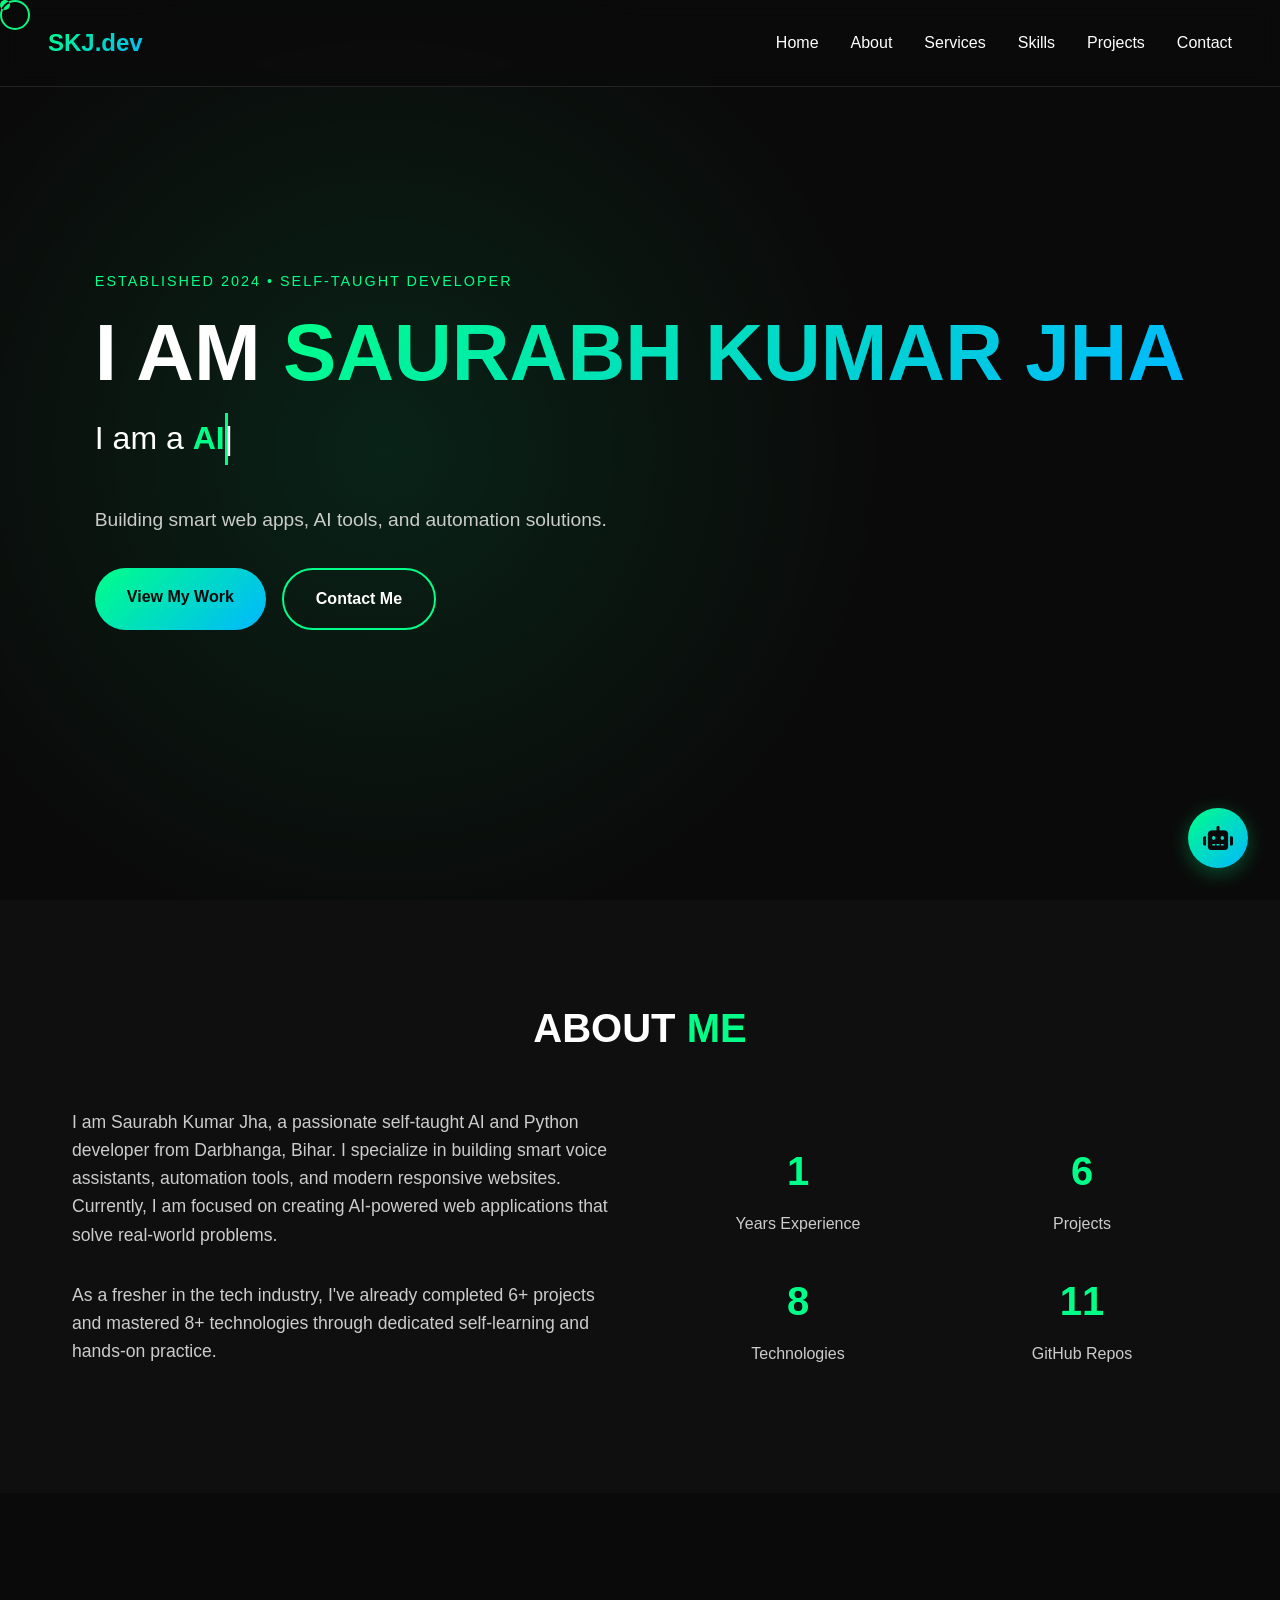
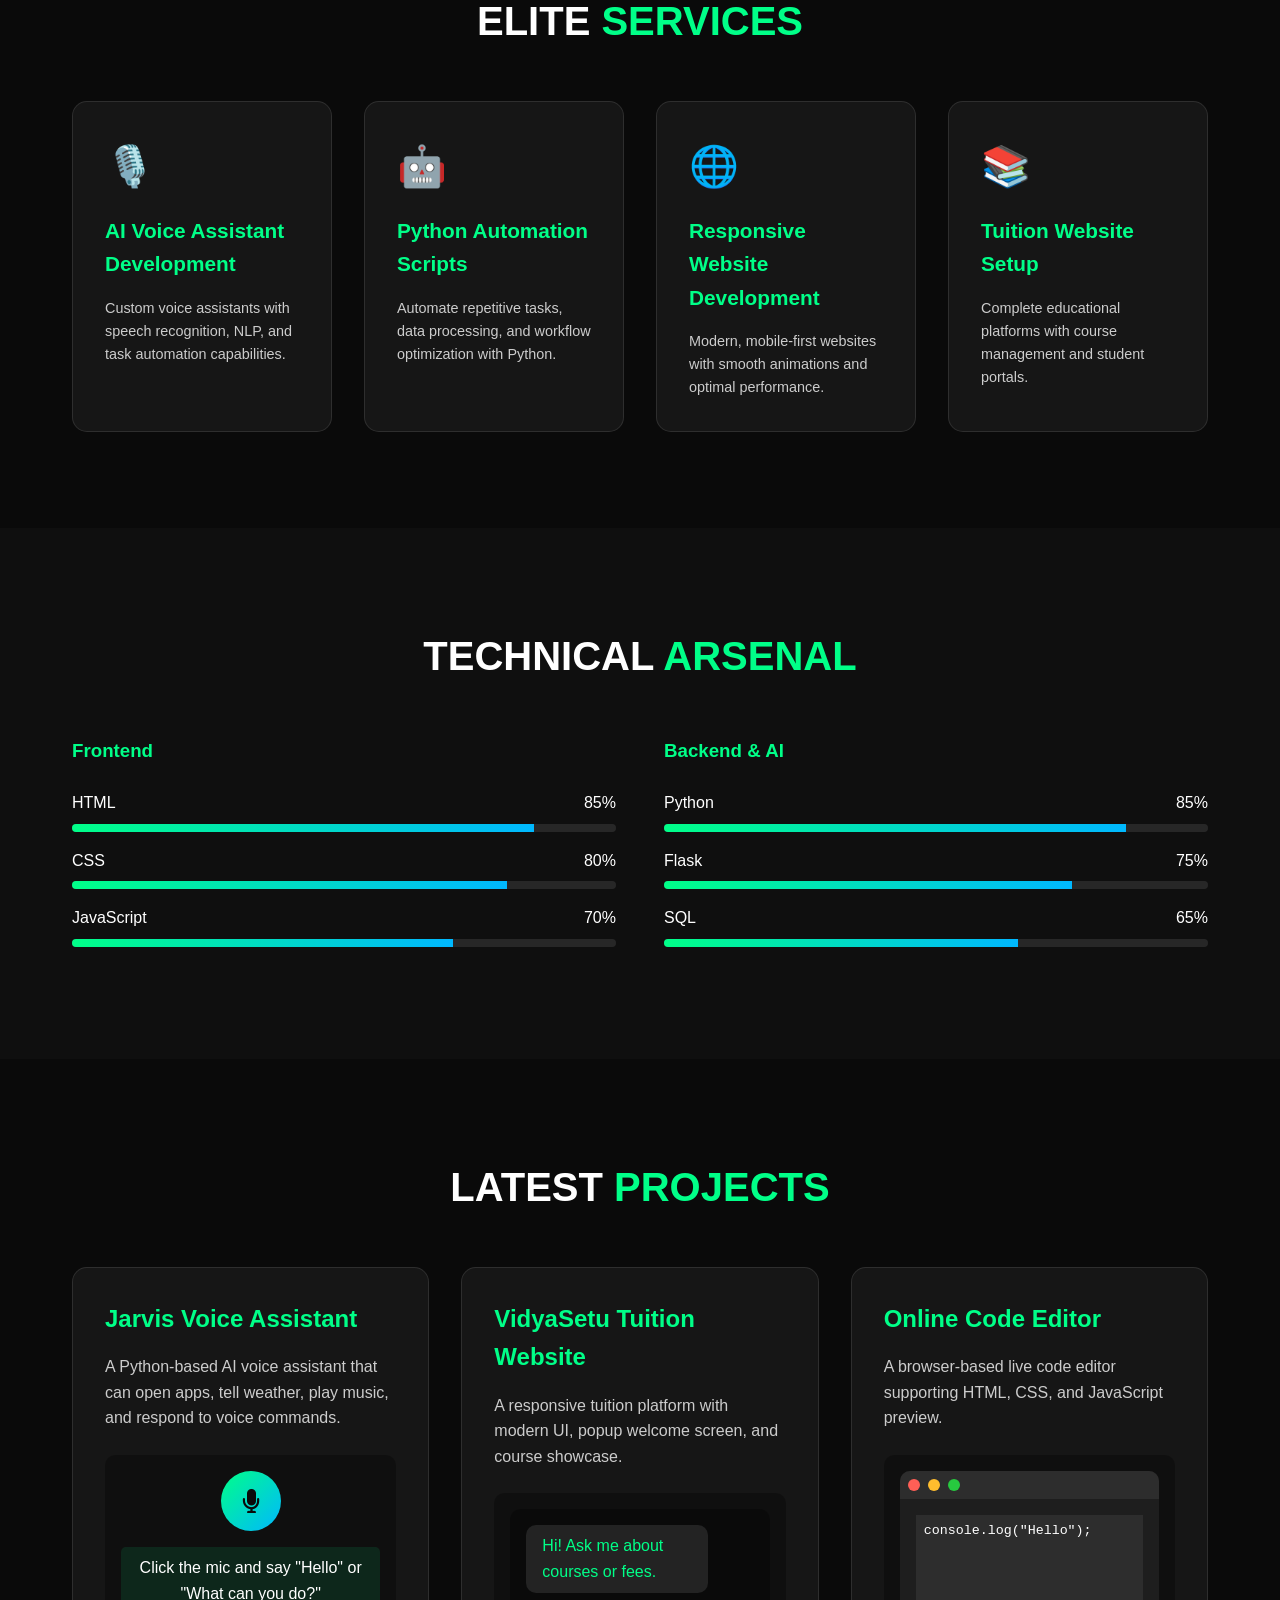
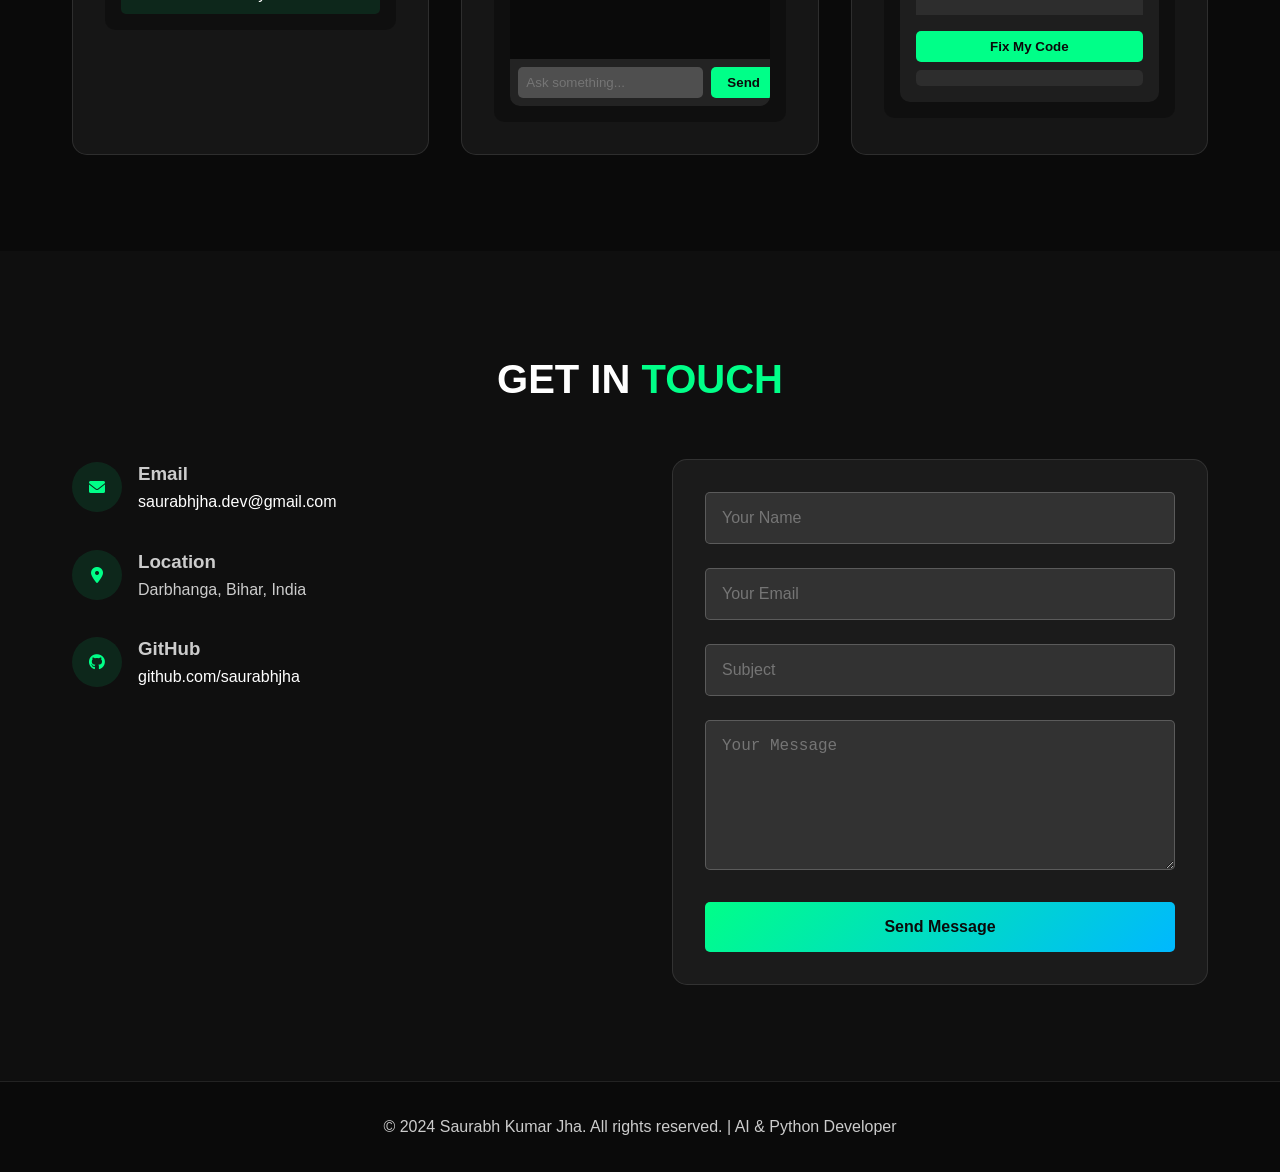
==== index.html @ cb0121fe "Rename deepseek_html_20260225_2684cc.html to index.html" ====
<!DOCTYPE html>
<html lang="en">
<head>
    <meta charset="UTF-8">
    <meta name="viewport" content="width=device-width, initial-scale=1.0">
    <title>Saurabh Kumar Jha - AI & Python Developer</title>
    <style>
        /* Reset and Base Styles */
        * {
            margin: 0;
            padding: 0;
            box-sizing: border-box;
        }

        body {
            font-family: 'Inter', -apple-system, BlinkMacSystemFont, 'Segoe UI', Roboto, Oxygen, Ubuntu, Cantarell, sans-serif;
            background-color: #0a0a0a;
            color: #ffffff;
            line-height: 1.6;
            overflow-x: hidden;
        }

        /* Custom Cursor */
        .cursor {
            width: 10px;
            height: 10px;
            background: #00ff88;
            border-radius: 50%;
            position: fixed;
            pointer-events: none;
            z-index: 9999;
            transition: transform 0.2s;
            mix-blend-mode: difference;
        }

        .cursor-follower {
            width: 30px;
            height: 30px;
            border: 2px solid #00ff88;
            border-radius: 50%;
            position: fixed;
            pointer-events: none;
            z-index: 9998;
            transition: transform 0.3s;
            mix-blend-mode: difference;
        }

        /* Navigation */
        nav {
            position: fixed;
            top: 0;
            width: 100%;
            padding: 1.5rem 3rem;
            display: flex;
            justify-content: space-between;
            align-items: center;
            z-index: 100;
            backdrop-filter: blur(10px);
            background: rgba(10, 10, 10, 0.8);
            border-bottom: 1px solid rgba(255, 255, 255, 0.1);
        }

        .logo {
            font-size: 1.5rem;
            font-weight: 700;
            background: linear-gradient(135deg, #00ff88, #00b8ff);
            -webkit-background-clip: text;
            -webkit-text-fill-color: transparent;
        }

        .nav-links {
            display: flex;
            gap: 2rem;
        }

        .nav-links a {
            color: #ffffff;
            text-decoration: none;
            font-size: 1rem;
            transition: color 0.3s;
            position: relative;
        }

        .nav-links a::after {
            content: '';
            position: absolute;
            bottom: -5px;
            left: 0;
            width: 0;
            height: 2px;
            background: #00ff88;
            transition: width 0.3s;
        }

        .nav-links a:hover::after {
            width: 100%;
        }

        /* Main Container */
        .container {
            max-width: 1200px;
            margin: 0 auto;
            padding: 0 2rem;
        }

        /* Hero Section */
        .hero {
            min-height: 100vh;
            display: flex;
            align-items: center;
            position: relative;
            overflow: hidden;
        }

        .hero::before {
            content: '';
            position: absolute;
            width: 100%;
            height: 100%;
            background: radial-gradient(circle at 30% 50%, rgba(0, 255, 136, 0.1) 0%, transparent 50%);
            pointer-events: none;
        }

        .hero-content {
            position: relative;
            z-index: 2;
        }

        .established {
            font-size: 0.9rem;
            color: #00ff88;
            letter-spacing: 2px;
            margin-bottom: 1rem;
            opacity: 0;
            animation: fadeInUp 0.8s forwards;
        }

        .hero h1 {
            font-size: 5rem;
            font-weight: 700;
            line-height: 1.1;
            margin-bottom: 1rem;
            opacity: 0;
            animation: fadeInUp 0.8s 0.2s forwards;
        }

        .hero h1 span {
            background: linear-gradient(135deg, #00ff88, #00b8ff);
            -webkit-background-clip: text;
            -webkit-text-fill-color: transparent;
        }

        .dynamic-text {
            font-size: 2rem;
            margin-bottom: 2rem;
            height: 60px;
            opacity: 0;
            animation: fadeInUp 0.8s 0.4s forwards;
        }

        .typed-text {
            color: #00ff88;
            font-weight: 600;
        }

        .cursor-typed {
            display: inline-block;
            width: 3px;
            background-color: #00ff88;
            animation: blink 1s infinite;
        }

        @keyframes blink {
            0%, 100% { opacity: 1; }
            50% { opacity: 0; }
        }

        .hero-buttons {
            display: flex;
            gap: 1rem;
            margin-top: 2rem;
            opacity: 0;
            animation: fadeInUp 0.8s 0.6s forwards;
        }

        .btn {
            padding: 1rem 2rem;
            border-radius: 50px;
            font-weight: 600;
            text-decoration: none;
            transition: transform 0.3s, box-shadow 0.3s;
            cursor: pointer;
        }

        .btn-primary {
            background: linear-gradient(135deg, #00ff88, #00b8ff);
            color: #0a0a0a;
        }

        .btn-primary:hover {
            transform: translateY(-3px);
            box-shadow: 0 10px 20px rgba(0, 255, 136, 0.3);
        }

        .btn-outline {
            border: 2px solid #00ff88;
            color: #ffffff;
        }

        .btn-outline:hover {
            background: rgba(0, 255, 136, 0.1);
            transform: translateY(-3px);
        }

        /* AI Chat Widget */
        .ai-widget {
            position: fixed;
            bottom: 2rem;
            right: 2rem;
            z-index: 1000;
        }

        .ai-widget-button {
            width: 60px;
            height: 60px;
            background: linear-gradient(135deg, #00ff88, #00b8ff);
            border-radius: 50%;
            display: flex;
            align-items: center;
            justify-content: center;
            cursor: pointer;
            box-shadow: 0 5px 20px rgba(0, 255, 136, 0.3);
            transition: transform 0.3s;
        }

        .ai-widget-button:hover {
            transform: scale(1.1);
        }

        .ai-widget-button i {
            font-size: 1.5rem;
            color: #0a0a0a;
        }

        .ai-chat-box {
            position: absolute;
            bottom: 80px;
            right: 0;
            width: 300px;
            background: rgba(20, 20, 20, 0.95);
            border: 1px solid rgba(255, 255, 255, 0.1);
            border-radius: 15px;
            backdrop-filter: blur(10px);
            display: none;
            overflow: hidden;
        }

        .ai-chat-box.active {
            display: block;
            animation: slideIn 0.3s;
        }

        @keyframes slideIn {
            from {
                opacity: 0;
                transform: translateY(20px);
            }
            to {
                opacity: 1;
                transform: translateY(0);
            }
        }

        .chat-header {
            padding: 1rem;
            background: rgba(0, 255, 136, 0.1);
            border-bottom: 1px solid rgba(255, 255, 255, 0.1);
            display: flex;
            justify-content: space-between;
            align-items: center;
        }

        .chat-header h3 {
            color: #00ff88;
        }

        .close-chat {
            cursor: pointer;
            font-size: 1.2rem;
        }

        .chat-messages {
            height: 200px;
            padding: 1rem;
            overflow-y: auto;
        }

        .message {
            margin-bottom: 1rem;
            padding: 0.5rem 1rem;
            border-radius: 10px;
            max-width: 80%;
        }

        .user-message {
            background: rgba(0, 255, 136, 0.2);
            margin-left: auto;
            color: #ffffff;
        }

        .bot-message {
            background: rgba(255, 255, 255, 0.1);
            margin-right: auto;
            color: #00ff88;
        }

        .chat-input {
            padding: 1rem;
            border-top: 1px solid rgba(255, 255, 255, 0.1);
            display: flex;
            gap: 0.5rem;
        }

        .chat-input input {
            flex: 1;
            padding: 0.5rem;
            background: rgba(255, 255, 255, 0.1);
            border: 1px solid rgba(255, 255, 255, 0.2);
            border-radius: 5px;
            color: #ffffff;
        }

        .chat-input button {
            padding: 0.5rem 1rem;
            background: #00ff88;
            border: none;
            border-radius: 5px;
            color: #0a0a0a;
            cursor: pointer;
            font-weight: 600;
        }

        /* About Section */
        .about {
            padding: 6rem 0;
            background: rgba(255, 255, 255, 0.02);
        }

        .section-title {
            font-size: 2.5rem;
            margin-bottom: 3rem;
            text-align: center;
        }

        .section-title span {
            color: #00ff88;
        }

        .about-content {
            display: grid;
            grid-template-columns: 1fr 1fr;
            gap: 4rem;
            align-items: center;
        }

        .about-text p {
            font-size: 1.1rem;
            color: #cccccc;
            margin-bottom: 2rem;
        }

        .stats-grid {
            display: grid;
            grid-template-columns: repeat(2, 1fr);
            gap: 2rem;
        }

        .stat-item {
            text-align: center;
        }

        .stat-number {
            font-size: 2.5rem;
            font-weight: 700;
            color: #00ff88;
            margin-bottom: 0.5rem;
        }

        .stat-label {
            color: #cccccc;
        }

        /* Services Section */
        .services {
            padding: 6rem 0;
        }

        .services-grid {
            display: grid;
            grid-template-columns: repeat(auto-fit, minmax(250px, 1fr));
            gap: 2rem;
        }

        .service-card {
            background: rgba(255, 255, 255, 0.05);
            padding: 2rem;
            border-radius: 15px;
            transition: transform 0.3s, box-shadow 0.3s;
            cursor: pointer;
            border: 1px solid rgba(255, 255, 255, 0.1);
        }

        .service-card:hover {
            transform: translateY(-10px);
            box-shadow: 0 20px 40px rgba(0, 255, 136, 0.1);
            border-color: #00ff88;
        }

        .service-icon {
            font-size: 2.5rem;
            margin-bottom: 1rem;
        }

        .service-card h3 {
            font-size: 1.3rem;
            margin-bottom: 1rem;
            color: #00ff88;
        }

        .service-card p {
            color: #cccccc;
            font-size: 0.9rem;
        }

        .ai-demo-preview {
            margin-top: 1rem;
            padding: 1rem;
            background: rgba(0, 255, 136, 0.1);
            border-radius: 10px;
            display: none;
        }

        .service-card:hover .ai-demo-preview {
            display: block;
            animation: fadeIn 0.3s;
        }

        /* Skills Section */
        .skills {
            padding: 6rem 0;
            background: rgba(255, 255, 255, 0.02);
        }

        .skills-grid {
            display: grid;
            grid-template-columns: repeat(auto-fit, minmax(300px, 1fr));
            gap: 3rem;
        }

        .skill-category h3 {
            color: #00ff88;
            margin-bottom: 1.5rem;
        }

        .skill-item {
            margin-bottom: 1rem;
        }

        .skill-info {
            display: flex;
            justify-content: space-between;
            margin-bottom: 0.5rem;
        }

        .skill-bar {
            height: 8px;
            background: rgba(255, 255, 255, 0.1);
            border-radius: 10px;
            overflow: hidden;
        }

        .skill-progress {
            height: 100%;
            background: linear-gradient(90deg, #00ff88, #00b8ff);
            width: 0;
            transition: width 1.5s ease-in-out;
        }

        /* Projects Section */
        .projects {
            padding: 6rem 0;
        }

        .projects-grid {
            display: grid;
            grid-template-columns: repeat(auto-fit, minmax(350px, 1fr));
            gap: 2rem;
        }

        .project-card {
            background: rgba(255, 255, 255, 0.05);
            border-radius: 15px;
            overflow: hidden;
            border: 1px solid rgba(255, 255, 255, 0.1);
            transition: transform 0.3s;
        }

        .project-card:hover {
            transform: translateY(-10px);
            border-color: #00ff88;
        }

        .project-content {
            padding: 2rem;
        }

        .project-content h3 {
            font-size: 1.5rem;
            margin-bottom: 1rem;
            color: #00ff88;
        }

        .project-content p {
            color: #cccccc;
            margin-bottom: 1.5rem;
        }

        .ai-demo-area {
            background: rgba(0, 0, 0, 0.3);
            padding: 1rem;
            border-radius: 10px;
            margin-top: 1rem;
        }

        /* Jarvis Mic Demo */
        .mic-demo {
            text-align: center;
        }

        .mic-button {
            width: 60px;
            height: 60px;
            background: linear-gradient(135deg, #00ff88, #00b8ff);
            border-radius: 50%;
            display: flex;
            align-items: center;
            justify-content: center;
            margin: 0 auto 1rem;
            cursor: pointer;
            transition: transform 0.3s, box-shadow 0.3s;
        }

        .mic-button:hover {
            transform: scale(1.1);
            box-shadow: 0 0 30px rgba(0, 255, 136, 0.5);
        }

        .mic-button i {
            font-size: 1.5rem;
            color: #0a0a0a;
        }

        .mic-button.listening {
            animation: pulse 1s infinite;
        }

        @keyframes pulse {
            0% {
                box-shadow: 0 0 0 0 rgba(0, 255, 136, 0.7);
            }
            70% {
                box-shadow: 0 0 0 20px rgba(0, 255, 136, 0);
            }
            100% {
                box-shadow: 0 0 0 0 rgba(0, 255, 136, 0);
            }
        }

        .mic-response {
            margin-top: 1rem;
            padding: 0.5rem;
            background: rgba(0, 255, 136, 0.1);
            border-radius: 5px;
            min-height: 40px;
        }

        /* Chatbot Demo */
        .chatbot-demo {
            background: rgba(0, 0, 0, 0.3);
            border-radius: 10px;
            overflow: hidden;
        }

        .demo-chat-messages {
            height: 150px;
            padding: 1rem;
            overflow-y: auto;
        }

        .demo-chat-input {
            display: flex;
            padding: 0.5rem;
            background: rgba(255, 255, 255, 0.1);
        }

        .demo-chat-input input {
            flex: 1;
            padding: 0.5rem;
            background: rgba(255, 255, 255, 0.2);
            border: none;
            border-radius: 5px;
            color: #ffffff;
        }

        .demo-chat-input button {
            padding: 0.5rem 1rem;
            background: #00ff88;
            border: none;
            border-radius: 5px;
            margin-left: 0.5rem;
            cursor: pointer;
            color: #0a0a0a;
            font-weight: 600;
        }

        /* Code Editor Demo */
        .code-editor-demo {
            background: #1e1e1e;
            border-radius: 10px;
            overflow: hidden;
        }

        .editor-header {
            background: #2d2d2d;
            padding: 0.5rem;
            display: flex;
            gap: 0.5rem;
        }

        .editor-dot {
            width: 12px;
            height: 12px;
            border-radius: 50%;
        }

        .editor-dot.red { background: #ff5f56; }
        .editor-dot.yellow { background: #ffbd2e; }
        .editor-dot.green { background: #27c93f; }

        .editor-content {
            padding: 1rem;
        }

        .editor-content textarea {
            width: 100%;
            height: 100px;
            background: #2d2d2d;
            border: none;
            color: #ffffff;
            padding: 0.5rem;
            font-family: monospace;
            resize: none;
        }

        .fix-code-btn {
            margin-top: 0.5rem;
            padding: 0.5rem 1rem;
            background: #00ff88;
            border: none;
            border-radius: 5px;
            cursor: pointer;
            color: #0a0a0a;
            font-weight: 600;
            width: 100%;
        }

        .fixed-code {
            margin-top: 0.5rem;
            padding: 0.5rem;
            background: #2d2d2d;
            border-radius: 5px;
            font-family: monospace;
            font-size: 0.9rem;
            color: #00ff88;
        }

        /* Contact Section */
        .contact {
            padding: 6rem 0;
            background: rgba(255, 255, 255, 0.02);
        }

        .contact-content {
            display: grid;
            grid-template-columns: 1fr 1fr;
            gap: 4rem;
        }

        .contact-info {
            display: flex;
            flex-direction: column;
            gap: 2rem;
        }

        .contact-item {
            display: flex;
            align-items: center;
            gap: 1rem;
        }

        .contact-icon {
            width: 50px;
            height: 50px;
            background: rgba(0, 255, 136, 0.1);
            border-radius: 50%;
            display: flex;
            align-items: center;
            justify-content: center;
            color: #00ff88;
        }

        .contact-text {
            color: #cccccc;
        }

        .contact-text a {
            color: #ffffff;
            text-decoration: none;
            transition: color 0.3s;
        }

        .contact-text a:hover {
            color: #00ff88;
        }

        .contact-form {
            background: rgba(255, 255, 255, 0.05);
            padding: 2rem;
            border-radius: 15px;
            border: 1px solid rgba(255, 255, 255, 0.1);
        }

        .form-group {
            margin-bottom: 1.5rem;
        }

        .form-group input,
        .form-group textarea {
            width: 100%;
            padding: 1rem;
            background: rgba(255, 255, 255, 0.1);
            border: 1px solid rgba(255, 255, 255, 0.2);
            border-radius: 5px;
            color: #ffffff;
            font-size: 1rem;
        }

        .form-group textarea {
            height: 150px;
            resize: vertical;
        }

        .subject-suggestion {
            margin-top: 0.5rem;
            padding: 0.5rem;
            background: rgba(0, 255, 136, 0.1);
            border-radius: 5px;
            font-size: 0.9rem;
            color: #00ff88;
            display: none;
        }

        .submit-btn {
            width: 100%;
            padding: 1rem;
            background: linear-gradient(135deg, #00ff88, #00b8ff);
            border: none;
            border-radius: 5px;
            color: #0a0a0a;
            font-size: 1rem;
            font-weight: 600;
            cursor: pointer;
            transition: transform 0.3s;
        }

        .submit-btn:hover {
            transform: translateY(-3px);
        }

        /* Footer */
        footer {
            padding: 2rem 0;
            text-align: center;
            border-top: 1px solid rgba(255, 255, 255, 0.1);
            color: #cccccc;
        }

        /* Animations */
        @keyframes fadeInUp {
            from {
                opacity: 0;
                transform: translateY(30px);
            }
            to {
                opacity: 1;
                transform: translateY(0);
            }
        }

        @keyframes fadeIn {
            from { opacity: 0; }
            to { opacity: 1; }
        }

        /* Responsive Design */
        @media (max-width: 768px) {
            nav {
                padding: 1rem;
            }

            .nav-links {
                display: none;
            }

            .hero h1 {
                font-size: 3rem;
            }

            .dynamic-text {
                font-size: 1.5rem;
            }

            .about-content,
            .contact-content {
                grid-template-columns: 1fr;
                gap: 2rem;
            }

            .projects-grid {
                grid-template-columns: 1fr;
            }

            .ai-widget {
                bottom: 1rem;
                right: 1rem;
            }
        }
    </style>
    <!-- Font Awesome for icons -->
    <link rel="stylesheet" href="https://cdnjs.cloudflare.com/ajax/libs/font-awesome/6.0.0/css/all.min.css">
</head>
<body>
    <!-- Custom Cursor -->
    <div class="cursor"></div>
    <div class="cursor-follower"></div>

    <!-- Navigation -->
    <nav>
        <div class="logo">SKJ.dev</div>
        <div class="nav-links">
            <a href="#home">Home</a>
            <a href="#about">About</a>
            <a href="#services">Services</a>
            <a href="#skills">Skills</a>
            <a href="#projects">Projects</a>
            <a href="#contact">Contact</a>
        </div>
    </nav>

    <!-- AI Chat Widget -->
    <div class="ai-widget">
        <div class="ai-widget-button" id="aiWidgetButton">
            <i class="fas fa-robot"></i>
        </div>
        <div class="ai-chat-box" id="aiChatBox">
            <div class="chat-header">
                <h3>Ask Saurabh AI</h3>
                <span class="close-chat" id="closeChat">×</span>
            </div>
            <div class="chat-messages" id="chatMessages">
                <div class="message bot-message">Hi! I'm Saurabh's AI assistant. Ask me anything about his skills or projects!</div>
            </div>
            <div class="chat-input">
                <input type="text" id="chatInput" placeholder="Type your message...">
                <button id="sendMessage">Send</button>
            </div>
        </div>
    </div>

    <!-- Hero Section -->
    <section class="hero" id="home">
        <div class="container">
            <div class="hero-content">
                <div class="established">ESTABLISHED 2024 • SELF-TAUGHT DEVELOPER</div>
                <h1>I AM <span>SAURABH KUMAR JHA</span></h1>
                <div class="dynamic-text">
                    I am a <span class="typed-text"></span><span class="cursor-typed">|</span>
                </div>
                <p style="color: #cccccc; font-size: 1.2rem; margin-bottom: 2rem;">Building smart web apps, AI tools, and automation solutions.</p>
                <div class="hero-buttons">
                    <a href="#projects" class="btn btn-primary">View My Work</a>
                    <a href="#contact" class="btn btn-outline">Contact Me</a>
                </div>
            </div>
        </div>
    </section>

    <!-- About Section -->
    <section class="about" id="about">
        <div class="container">
            <h2 class="section-title">ABOUT <span>ME</span></h2>
            <div class="about-content">
                <div class="about-text">
                    <p>I am Saurabh Kumar Jha, a passionate self-taught AI and Python developer from Darbhanga, Bihar. I specialize in building smart voice assistants, automation tools, and modern responsive websites. Currently, I am focused on creating AI-powered web applications that solve real-world problems.</p>
                    <p>As a fresher in the tech industry, I've already completed 6+ projects and mastered 8+ technologies through dedicated self-learning and hands-on practice.</p>
                </div>
                <div class="stats-grid">
                    <div class="stat-item">
                        <div class="stat-number" data-target="1">0</div>
                        <div class="stat-label">Years Experience</div>
                    </div>
                    <div class="stat-item">
                        <div class="stat-number" data-target="6">0</div>
                        <div class="stat-label">Projects</div>
                    </div>
                    <div class="stat-item">
                        <div class="stat-number" data-target="8">0</div>
                        <div class="stat-label">Technologies</div>
                    </div>
                    <div class="stat-item">
                        <div class="stat-number" data-target="12">0</div>
                        <div class="stat-label">GitHub Repos</div>
                    </div>
                </div>
            </div>
        </div>
    </section>

    <!-- Services Section -->
    <section class="services" id="services">
        <div class="container">
            <h2 class="section-title">ELITE <span>SERVICES</span></h2>
            <div class="services-grid">
                <div class="service-card">
                    <div class="service-icon">🎙️</div>
                    <h3>AI Voice Assistant Development</h3>
                    <p>Custom voice assistants with speech recognition, NLP, and task automation capabilities.</p>
                    <div class="ai-demo-preview">
                        <i class="fas fa-microphone" style="color: #00ff88;"></i> Try voice demo in projects
                    </div>
                </div>
                <div class="service-card">
                    <div class="service-icon">🤖</div>
                    <h3>Python Automation Scripts</h3>
                    <p>Automate repetitive tasks, data processing, and workflow optimization with Python.</p>
                    <div class="ai-demo-preview">
                        <i class="fas fa-gear" style="color: #00ff88;"></i> 10+ automation scripts
                    </div>
                </div>
                <div class="service-card">
                    <div class="service-icon">🌐</div>
                    <h3>Responsive Website Development</h3>
                    <p>Modern, mobile-first websites with smooth animations and optimal performance.</p>
                    <div class="ai-demo-preview">
                        <i class="fas fa-code" style="color: #00ff88;"></i> Live preview available
                    </div>
                </div>
                <div class="service-card">
                    <div class="service-icon">📚</div>
                    <h3>Tuition Website Setup</h3>
                    <p>Complete educational platforms with course management and student portals.</p>
                    <div class="ai-demo-preview">
                        <i class="fas fa-graduation-cap" style="color: #00ff88;"></i> Try demo below
                    </div>
                </div>
            </div>
        </div>
    </section>

    <!-- Skills Section -->
    <section class="skills" id="skills">
        <div class="container">
            <h2 class="section-title">TECHNICAL <span>ARSENAL</span></h2>
            <div class="skills-grid">
                <div class="skill-category">
                    <h3>Frontend</h3>
                    <div class="skill-item">
                        <div class="skill-info">
                            <span>HTML</span>
                            <span>85%</span>
                        </div>
                        <div class="skill-bar">
                            <div class="skill-progress" data-width="85"></div>
                        </div>
                    </div>
                    <div class="skill-item">
                        <div class="skill-info">
                            <span>CSS</span>
                            <span>80%</span>
                        </div>
                        <div class="skill-bar">
                            <div class="skill-progress" data-width="80"></div>
                        </div>
                    </div>
                    <div class="skill-item">
                        <div class="skill-info">
                            <span>JavaScript</span>
                            <span>70%</span>
                        </div>
                        <div class="skill-bar">
                            <div class="skill-progress" data-width="70"></div>
                        </div>
                    </div>
                </div>
                <div class="skill-category">
                    <h3>Backend & AI</h3>
                    <div class="skill-item">
                        <div class="skill-info">
                            <span>Python</span>
                            <span>85%</span>
                        </div>
                        <div class="skill-bar">
                            <div class="skill-progress" data-width="85"></div>
                        </div>
                    </div>
                    <div class="skill-item">
                        <div class="skill-info">
                            <span>Flask</span>
                            <span>75%</span>
                        </div>
                        <div class="skill-bar">
                            <div class="skill-progress" data-width="75"></div>
                        </div>
                    </div>
                    <div class="skill-item">
                        <div class="skill-info">
                            <span>SQL</span>
                            <span>65%</span>
                        </div>
                        <div class="skill-bar">
                            <div class="skill-progress" data-width="65"></div>
                        </div>
                    </div>
                </div>
            </div>
        </div>
    </section>

    <!-- Projects Section -->
    <section class="projects" id="projects">
        <div class="container">
            <h2 class="section-title">LATEST <span>PROJECTS</span></h2>
            <div class="projects-grid">
                <!-- Project 1: Jarvis Voice Assistant -->
                <div class="project-card">
                    <div class="project-content">
                        <h3>Jarvis Voice Assistant</h3>
                        <p>A Python-based AI voice assistant that can open apps, tell weather, play music, and respond to voice commands.</p>
                        <div class="ai-demo-area">
                            <div class="mic-demo">
                                <div class="mic-button" id="micButton">
                                    <i class="fas fa-microphone"></i>
                                </div>
                                <div class="mic-response" id="micResponse">
                                    Click the mic and say "Hello" or "What can you do?"
                                </div>
                            </div>
                        </div>
                    </div>
                </div>

                <!-- Project 2: VidyaSetu Tuition Website -->
                <div class="project-card">
                    <div class="project-content">
                        <h3>VidyaSetu Tuition Website</h3>
                        <p>A responsive tuition platform with modern UI, popup welcome screen, and course showcase.</p>
                        <div class="ai-demo-area">
                            <div class="chatbot-demo">
                                <div class="demo-chat-messages" id="demoChatMessages">
                                    <div class="message bot-message">Hi! Ask me about courses or fees.</div>
                                </div>
                                <div class="demo-chat-input">
                                    <input type="text" id="demoChatInput" placeholder="Ask something...">
                                    <button id="sendDemoMessage">Send</button>
                                </div>
                            </div>
                        </div>
                    </div>
                </div>

                <!-- Project 3: Online Code Editor -->
                <div class="project-card">
                    <div class="project-content">
                        <h3>Online Code Editor</h3>
                        <p>A browser-based live code editor supporting HTML, CSS, and JavaScript preview.</p>
                        <div class="ai-demo-area">
                            <div class="code-editor-demo">
                                <div class="editor-header">
                                    <span class="editor-dot red"></span>
                                    <span class="editor-dot yellow"></span>
                                    <span class="editor-dot green"></span>
                                </div>
                                <div class="editor-content">
                                    <textarea id="codeInput" placeholder="Write code here...">console.log("Hello");</textarea>
                                    <button class="fix-code-btn" id="fixCodeBtn">Fix My Code</button>
                                    <div class="fixed-code" id="fixedCode"></div>
                                </div>
                            </div>
                        </div>
                    </div>
                </div>
            </div>
        </div>
    </section>

    <!-- Contact Section -->
    <section class="contact" id="contact">
        <div class="container">
            <h2 class="section-title">GET IN <span>TOUCH</span></h2>
            <div class="contact-content">
                <div class="contact-info">
                    <div class="contact-item">
                        <div class="contact-icon">
                            <i class="fas fa-envelope"></i>
                        </div>
                        <div class="contact-text">
                            <h3>Email</h3>
                            <a href="mailto:saurabhjha.dev@gmail.com">saurabhjha.dev@gmail.com</a>
                        </div>
                    </div>
                    <div class="contact-item">
                        <div class="contact-icon">
                            <i class="fas fa-map-marker-alt"></i>
                        </div>
                        <div class="contact-text">
                            <h3>Location</h3>
                            <p>Darbhanga, Bihar, India</p>
                        </div>
                    </div>
                    <div class="contact-item">
                        <div class="contact-icon">
                            <i class="fab fa-github"></i>
                        </div>
                        <div class="contact-text">
                            <h3>GitHub</h3>
                            <a href="#">github.com/saurabhjha</a>
                        </div>
                    </div>
                </div>
                <div class="contact-form">
                    <form id="contactForm">
                        <div class="form-group">
                            <input type="text" id="name" placeholder="Your Name" required>
                        </div>
                        <div class="form-group">
                            <input type="email" id="email" placeholder="Your Email" required>
                        </div>
                        <div class="form-group">
                            <input type="text" id="subject" placeholder="Subject" required>
                            <div class="subject-suggestion" id="subjectSuggestion"></div>
                        </div>
                        <div class="form-group">
                            <textarea id="message" placeholder="Your Message" required></textarea>
                        </div>
                        <button type="submit" class="submit-btn">Send Message</button>
                    </form>
                </div>
            </div>
        </div>
    </section>

    <!-- Footer -->
    <footer>
        <div class="container">
            <p>© 2024 Saurabh Kumar Jha. All rights reserved. | AI & Python Developer</p>
        </div>
    </footer>

    <script>
        // Custom Cursor
        const cursor = document.querySelector('.cursor');
        const cursorFollower = document.querySelector('.cursor-follower');

        document.addEventListener('mousemove', (e) => {
            cursor.style.transform = `translate(${e.clientX - 5}px, ${e.clientY - 5}px)`;
            cursorFollower.style.transform = `translate(${e.clientX - 15}px, ${e.clientY - 15}px)`;
        });

        // Typing Animation
        const typedTextSpan = document.querySelector('.typed-text');
        const textArray = ['AI Developer', 'Python Developer', 'Web App Builder', 'Automation Expert'];
        const typingDelay = 100;
        const erasingDelay = 50;
        const newTextDelay = 2000;
        let textArrayIndex = 0;
        let charIndex = 0;

        function type() {
            if (charIndex < textArray[textArrayIndex].length) {
                typedTextSpan.textContent += textArray[textArrayIndex].charAt(charIndex);
                charIndex++;
                setTimeout(type, typingDelay);
            } else {
                setTimeout(erase, newTextDelay);
            }
        }

        function erase() {
            if (charIndex > 0) {
                typedTextSpan.textContent = textArray[textArrayIndex].substring(0, charIndex - 1);
                charIndex--;
                setTimeout(erase, erasingDelay);
            } else {
                textArrayIndex++;
                if (textArrayIndex >= textArray.length) textArrayIndex = 0;
                setTimeout(type, typingDelay);
            }
        }

        setTimeout(type, newTextDelay);

        // Animated Counters
        const statNumbers = document.querySelectorAll('.stat-number');
        const observerOptions = {
            threshold: 0.5
        };

        const observer = new IntersectionObserver((entries) => {
            entries.forEach(entry => {
                if (entry.isIntersecting) {
                    const target = entry.target;
                    const targetNumber = parseInt(target.getAttribute('data-target'));
                    let currentNumber = 0;
                    const increment = targetNumber / 50;
                    
                    const updateCounter = () => {
                        if (currentNumber < targetNumber) {
                            currentNumber += increment;
                            target.textContent = Math.ceil(currentNumber);
                            requestAnimationFrame(updateCounter);
                        } else {
                            target.textContent = targetNumber;
                        }
                    };
                    
                    updateCounter();
                    observer.unobserve(target);
                }
            });
        }, observerOptions);

        statNumbers.forEach(number => observer.observe(number));

        // Skill Bars Animation
        const skillBars = document.querySelectorAll('.skill-progress');
        const skillObserver = new IntersectionObserver((entries) => {
            entries.forEach(entry => {
                if (entry.isIntersecting) {
                    const bar = entry.target;
                    const width = bar.getAttribute('data-width');
                    bar.style.width = width + '%';
                    skillObserver.unobserve(bar);
                }
            });
        }, { threshold: 0.5 });

        skillBars.forEach(bar => skillObserver.observe(bar));

        // AI Chat Widget
        const aiWidgetButton = document.getElementById('aiWidgetButton');
        const aiChatBox = document.getElementById('aiChatBox');
        const closeChat = document.getElementById('closeChat');
        const chatMessages = document.getElementById('chatMessages');
        const chatInput = document.getElementById('chatInput');
        const sendMessage = document.getElementById('sendMessage');

        aiWidgetButton.addEventListener('click', () => {
            aiChatBox.classList.toggle('active');
        });

        closeChat.addEventListener('click', () => {
            aiChatBox.classList.remove('active');
        });

        sendMessage.addEventListener('click', sendChatMessage);
        chatInput.addEventListener('keypress', (e) => {
            if (e.key === 'Enter') sendChatMessage();
        });

        function sendChatMessage() {
            const message = chatInput.value.trim();
            if (message === '') return;

            // Add user message
            const userMessage = document.createElement('div');
            userMessage.classList.add('message', 'user-message');
            userMessage.textContent = message;
            chatMessages.appendChild(userMessage);

            // Simulate AI response
            setTimeout(() => {
                const botMessage = document.createElement('div');
                botMessage.classList.add('message', 'bot-message');
                
                // Simple response logic
                if (message.toLowerCase().includes('python')) {
                    botMessage.textContent = "Saurabh is excellent at Python! He's built voice assistants and automation scripts with it.";
                } else if (message.toLowerCase().includes('project')) {
                    botMessage.textContent = "He has 6+ projects including Jarvis AI, VidyaSetu website, and a code editor!";
                } else if (message.toLowerCase().includes('contact')) {
                    botMessage.textContent = "You can reach him at saurabhjha.dev@gmail.com";
                } else {
                    botMessage.textContent = "Saurabh is a skilled AI & Python developer. Check out his projects below!";
                }
                
                chatMessages.appendChild(botMessage);
                chatMessages.scrollTop = chatMessages.scrollHeight;
            }, 500);

            chatInput.value = '';
            chatMessages.scrollTop = chatMessages.scrollHeight;
        }

        // Jarvis Mic Demo
        const micButton = document.getElementById('micButton');
        const micResponse = document.getElementById('micResponse');
        let isListening = false;

        if ('webkitSpeechRecognition' in window || 'SpeechRecognition' in window) {
            const SpeechRecognition = window.SpeechRecognition || window.webkitSpeechRecognition;
            const recognition = new SpeechRecognition();
            
            recognition.continuous = false;
            recognition.interimResults = false;
            recognition.lang = 'en-US';

            recognition.onstart = () => {
                isListening = true;
                micButton.classList.add('listening');
                micResponse.textContent = 'Listening...';
            };

            recognition.onend = () => {
                isListening = false;
                micButton.classList.remove('listening');
                if (micResponse.textContent === 'Listening...') {
                    micResponse.textContent = 'Click the mic and say something';
                }
            };

            recognition.onresult = (event) => {
                const transcript = event.results[0][0].transcript.toLowerCase();
                
                // Simulate Jarvis responses
                if (transcript.includes('hello') || transcript.includes('hi')) {
                    micResponse.textContent = 'Jarvis: Hello! How can I assist you today?';
                } else if (transcript.includes('weather')) {
                    micResponse.textContent = 'Jarvis: The weather is sunny with a chance of code!';
                } else if (transcript.includes('what can you do')) {
                    micResponse.textContent = 'Jarvis: I can open apps, tell weather, play music, and more!';
                } else {
                    micResponse.textContent = `Jarvis: You said: "${transcript}" - Feature in development!`;
                }
            };

            micButton.addEventListener('click', () => {
                if (isListening) {
                    recognition.stop();
                } else {
                    recognition.start();
                }
            });
        } else {
            micButton.style.opacity = '0.5';
            micButton.title = 'Speech recognition not supported in this browser';
            micResponse.textContent = 'Speech recognition not supported. Try Chrome or Edge.';
        }

        // VidyaSetu Chatbot Demo
        const demoChatInput = document.getElementById('demoChatInput');
        const sendDemoMessage = document.getElementById('sendDemoMessage');
        const demoChatMessages = document.getElementById('demoChatMessages');

        function addDemoMessage(message, isUser = false) {
            const msgDiv = document.createElement('div');
            msgDiv.classList.add('message', isUser ? 'user-message' : 'bot-message');
            msgDiv.textContent = message;
            demoChatMessages.appendChild(msgDiv);
            demoChatMessages.scrollTop = demoChatMessages.scrollHeight;
        }

        sendDemoMessage.addEventListener('click', () => {
            const message = demoChatInput.value.trim();
            if (message === '') return;

            addDemoMessage(message, true);
            demoChatInput.value = '';

            // Simulate chatbot response
            setTimeout(() => {
                let response = '';
                const lowerMessage = message.toLowerCase();
                
                if (lowerMessage.includes('course') || lowerMessage.includes('subject')) {
                    response = 'We offer courses in Mathematics, Science, and Programming!';
                } else if (lowerMessage.includes('fee') || lowerMessage.includes('price') || lowerMessage.includes('cost')) {
                    response = 'Our fees start at just ₹999/month for all subjects.';
                } else if (lowerMessage.includes('time') || lowerMessage.includes('schedule')) {
                    response = 'Classes are available from 4 PM to 8 PM, Monday to Friday.';
                } else if (lowerMessage.includes('hello') || lowerMessage.includes('hi')) {
                    response = 'Hello! Welcome to VidyaSetu. How can I help you today?';
                } else {
                    response = 'Thanks for your message. Our team will contact you soon!';
                }
                
                addDemoMessage(response);
            }, 500);
        });

        demoChatInput.addEventListener('keypress', (e) => {
            if (e.key === 'Enter') sendDemoMessage.click();
        });

        // Code Editor Demo
        const fixCodeBtn = document.getElementById('fixCodeBtn');
        const codeInput = document.getElementById('codeInput');
        const fixedCode = document.getElementById('fixedCode');

        fixCodeBtn.addEventListener('click', () => {
            const code = codeInput.value;
            let fixed = '';
            
            // Simple "AI" code fixes
            if (code.includes('console.log')) {
                fixed = '✓ Code looks good! Adding semicolon: ' + code + ';';
            } else if (code.includes('function') && !code.includes('{')) {
                fixed = 'Missing curly braces! Try: function myFunction() { // code }';
            } else if (code.includes('if') && !code.includes('==') && !code.includes('===')) {
                fixed = 'Use === for comparison instead of =';
            } else {
                fixed = 'AI Suggestion: Add proper error handling and comments for better code.';
            }
            
            fixedCode.textContent = fixed;
        });

        // Smart Contact Form with Subject Suggestions
        const messageInput = document.getElementById('message');
        const subjectInput = document.getElementById('subject');
        const subjectSuggestion = document.getElementById('subjectSuggestion');

        messageInput.addEventListener('input', () => {
            const message = messageInput.value.toLowerCase();
            
            if (message.includes('project') || message.includes('work')) {
                subjectSuggestion.style.display = 'block';
                subjectSuggestion.textContent = '💡 Suggested subject: "Project Inquiry"';
                subjectInput.value = 'Project Inquiry';
            } else if (message.includes('job') || message.includes('hire') || message.includes('work together')) {
                subjectSuggestion.style.display = 'block';
                subjectSuggestion.textContent = '💡 Suggested subject: "Collaboration Opportunity"';
                subjectInput.value = 'Collaboration Opportunity';
            } else if (message.includes('price') || message.includes('cost') || message.includes('fee')) {
                subjectSuggestion.style.display = 'block';
                subjectSuggestion.textContent = '💡 Suggested subject: "Service Pricing Inquiry"';
                subjectInput.value = 'Service Pricing Inquiry';
            } else {
                subjectSuggestion.style.display = 'none';
            }
        });

        // Contact Form Submission
        const contactForm = document.getElementById('contactForm');
        contactForm.addEventListener('submit', (e) => {
            e.preventDefault();
            alert('Thank you for your message! This is a demo - in production, this would send an email to saurabhjha.dev@gmail.com');
            contactForm.reset();
            subjectSuggestion.style.display = 'none';
        });

        // Smooth Scrolling for Navigation
        document.querySelectorAll('a[href^="#"]').forEach(anchor => {
            anchor.addEventListener('click', function (e) {
                e.preventDefault();
                const target = document.querySelector(this.getAttribute('href'));
                if (target) {
                    target.scrollIntoView({
                        behavior: 'smooth',
                        block: 'start'
                    });
                }
            });
        });

        // Parallax Effect on Hero
        window.addEventListener('scroll', () => {
            const scrolled = window.pageYOffset;
            const hero = document.querySelector('.hero');
            if (hero) {
                hero.style.transform = `translateY(${scrolled * 0.5}px)`;
            }
        });

        // Hover effect on service cards for AI demo preview
        const serviceCards = document.querySelectorAll('.service-card');
        serviceCards.forEach(card => {
            card.addEventListener('mouseenter', () => {
                const demo = card.querySelector('.ai-demo-preview');
                if (demo) {
                    demo.style.display = 'block';
                }
            });
            
            card.addEventListener('mouseleave', () => {
                const demo = card.querySelector('.ai-demo-preview');
                if (demo) {
                    demo.style.display = 'none';
                }
            });
        });
    </script>
</body>
</html>
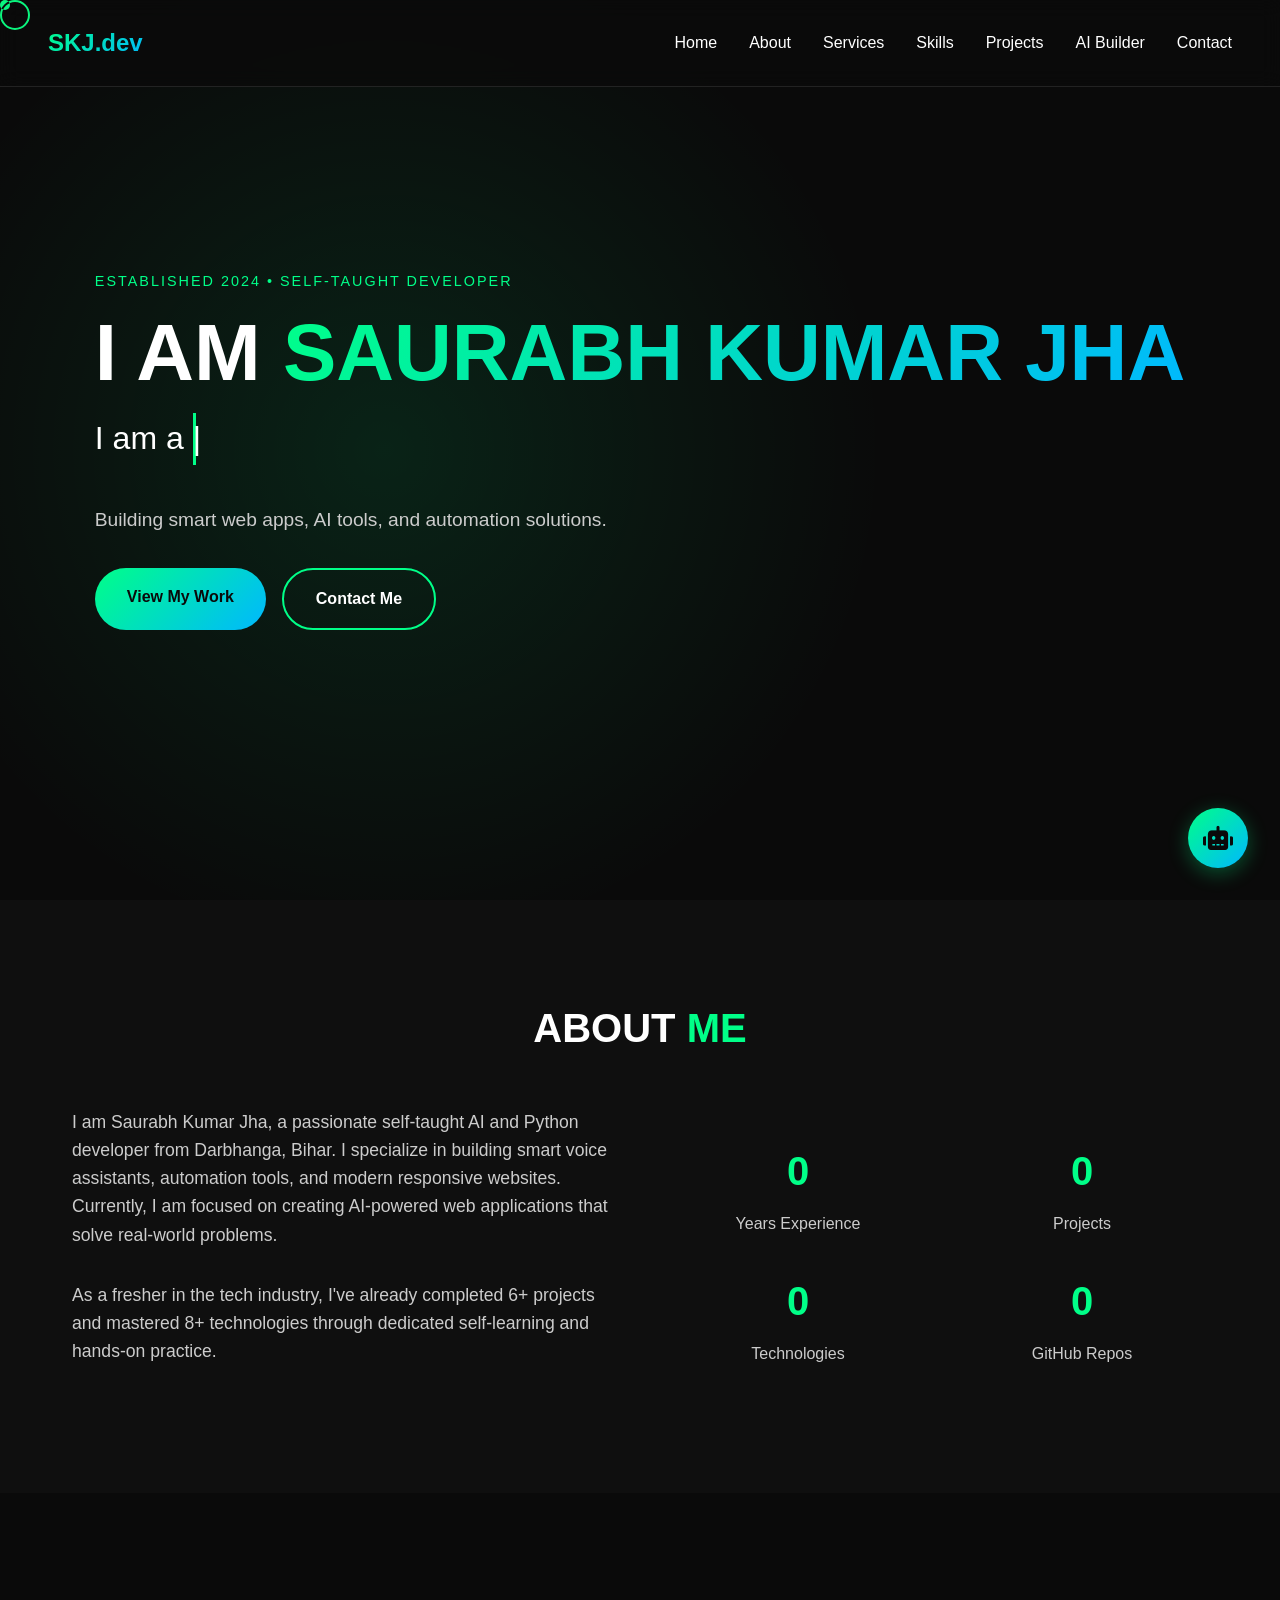
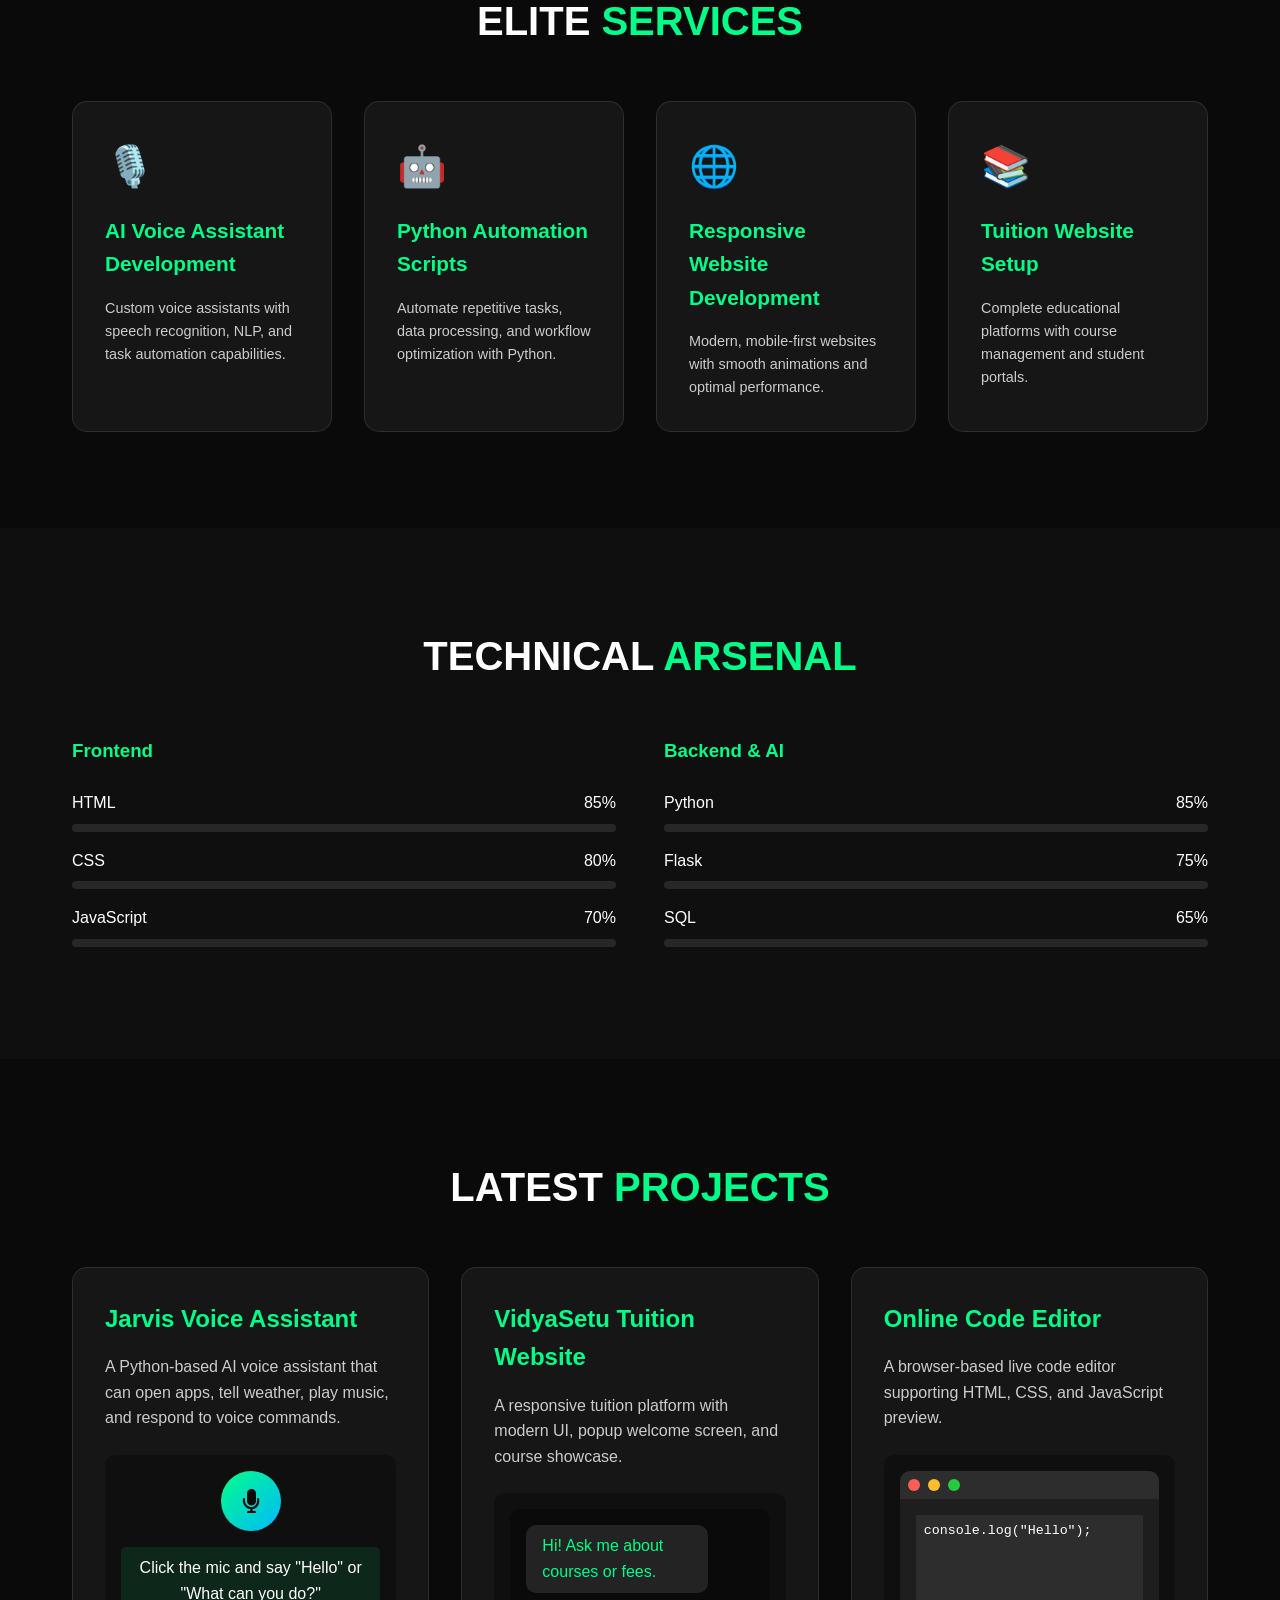
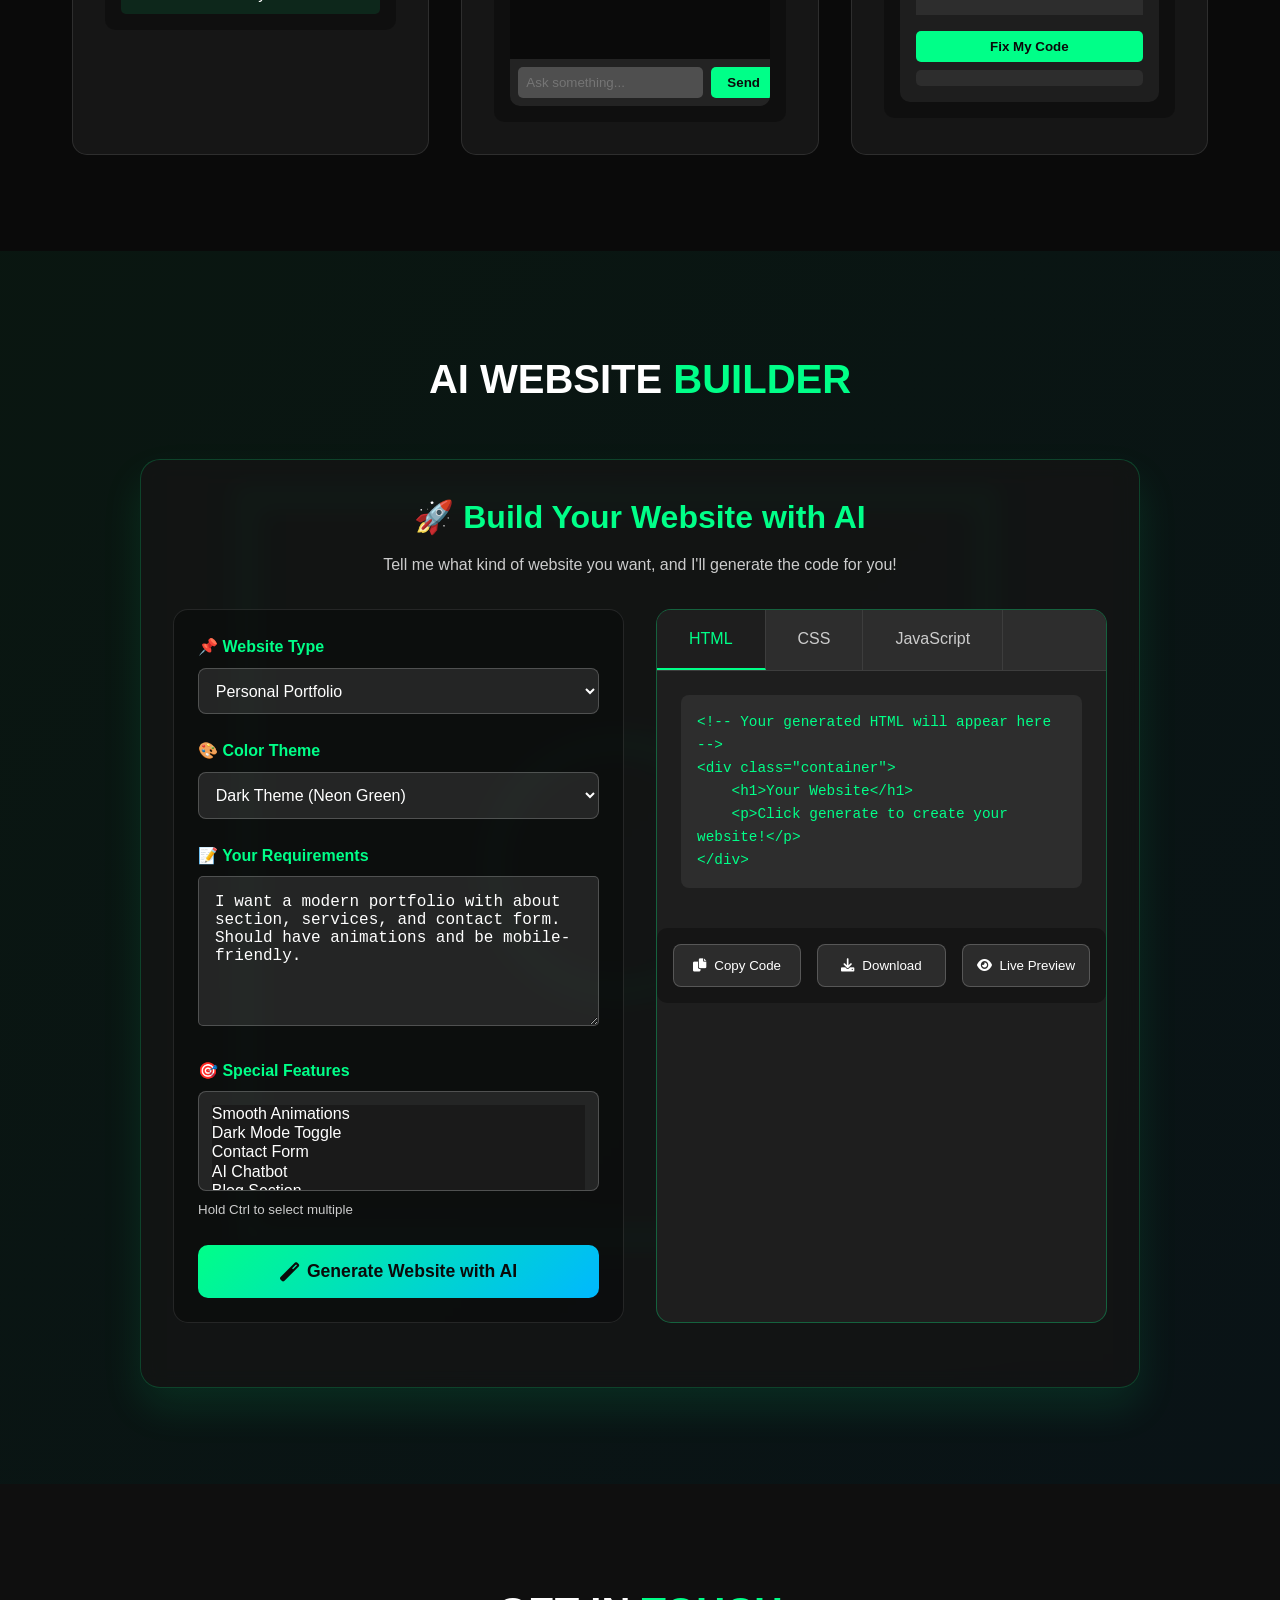
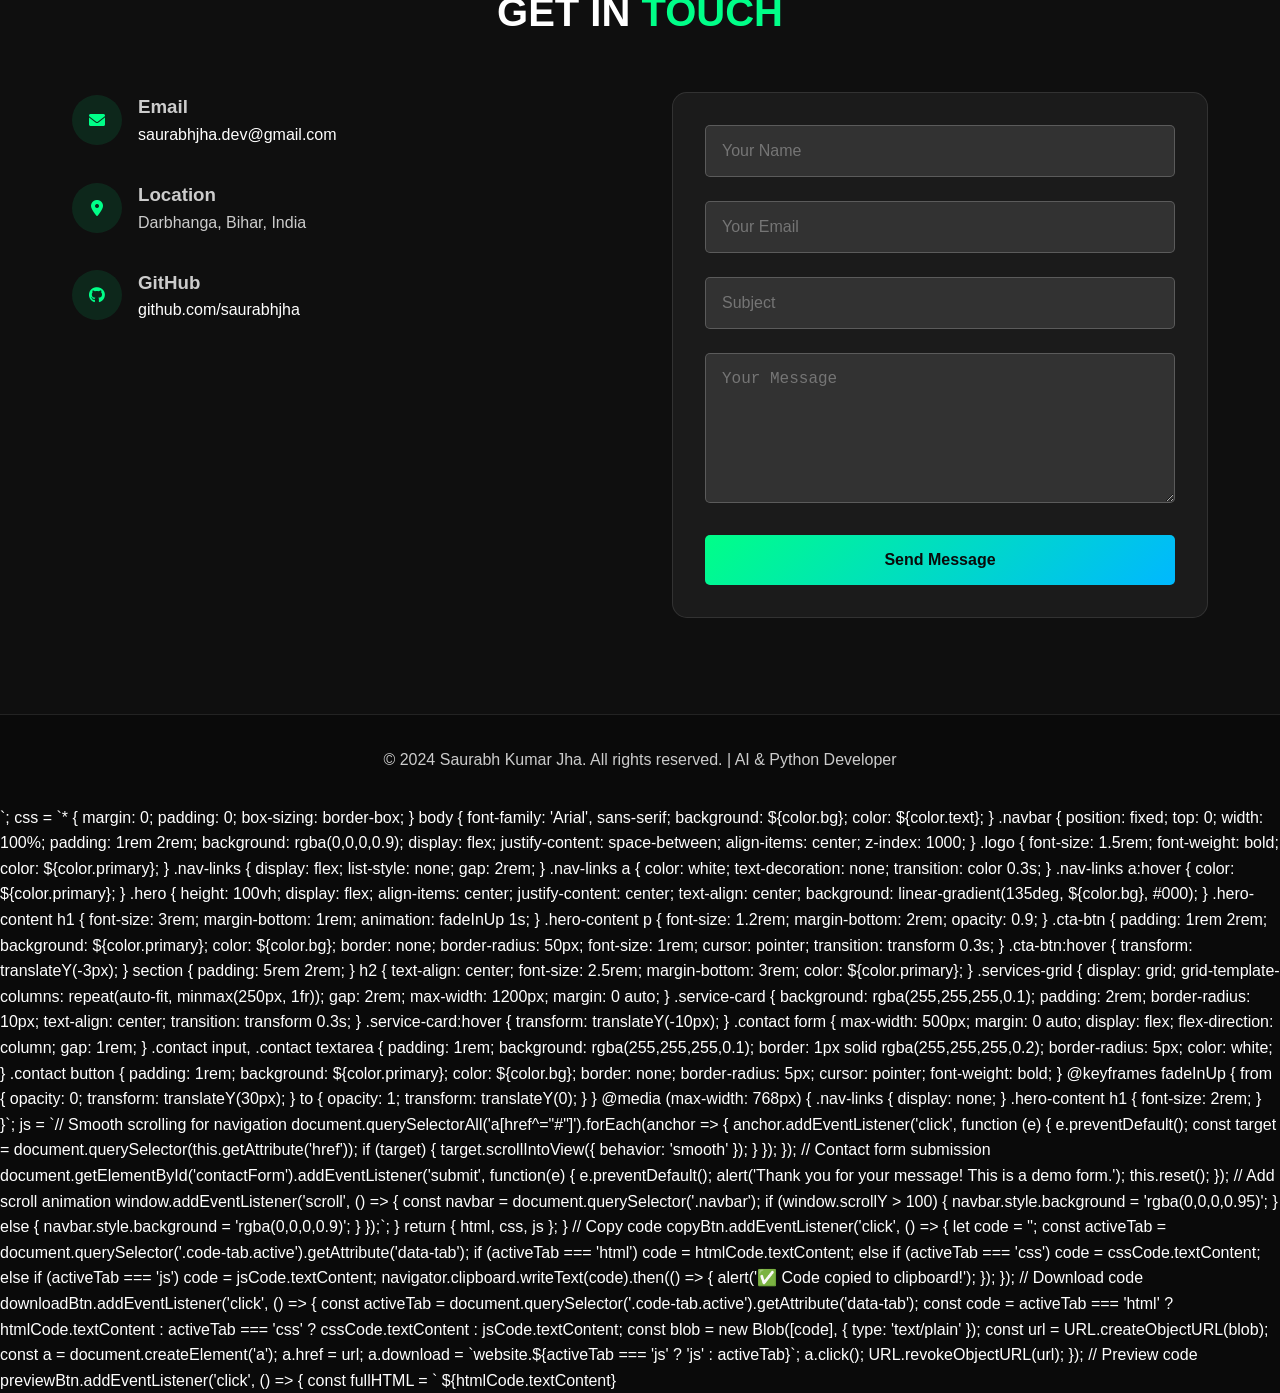
==== commit be205d38: "Add AI Website Builder section to index.html" ====
--- a/index.html
+++ b/index.html
@@ -684,6 +684,244 @@
             color: #00ff88;
         }
 
+        /* AI Website Builder Section - NEW */
+        .ai-builder {
+            padding: 6rem 0;
+            background: linear-gradient(135deg, rgba(0,255,136,0.05) 0%, rgba(0,184,255,0.05) 100%);
+            position: relative;
+            overflow: hidden;
+        }
+
+        .ai-builder::before {
+            content: '';
+            position: absolute;
+            top: 0;
+            left: 0;
+            right: 0;
+            bottom: 0;
+            background: url('data:image/svg+xml;utf8,<svg xmlns="http://www.w3.org/2000/svg" viewBox="0 0 100 100" opacity="0.1"><path d="M20 20 L80 20 L80 80 L20 80 Z" fill="none" stroke="%2300ff88" stroke-width="2"/><circle cx="50" cy="50" r="10" fill="none" stroke="%2300ff88" stroke-width="2"/></svg>') repeat;
+            pointer-events: none;
+        }
+
+        .builder-container {
+            max-width: 1000px;
+            margin: 0 auto;
+            background: rgba(20, 20, 20, 0.8);
+            backdrop-filter: blur(10px);
+            border: 1px solid rgba(0, 255, 136, 0.2);
+            border-radius: 20px;
+            padding: 2rem;
+            box-shadow: 0 20px 40px rgba(0, 255, 136, 0.1);
+        }
+
+        .builder-header {
+            text-align: center;
+            margin-bottom: 2rem;
+        }
+
+        .builder-header h3 {
+            font-size: 2rem;
+            color: #00ff88;
+            margin-bottom: 0.5rem;
+        }
+
+        .builder-header p {
+            color: #cccccc;
+        }
+
+        .builder-input-section {
+            display: grid;
+            grid-template-columns: 1fr 1fr;
+            gap: 2rem;
+            margin-bottom: 2rem;
+        }
+
+        .requirement-form {
+            background: rgba(0, 0, 0, 0.3);
+            padding: 1.5rem;
+            border-radius: 15px;
+            border: 1px solid rgba(255, 255, 255, 0.1);
+        }
+
+        .form-group {
+            margin-bottom: 1.5rem;
+        }
+
+        .form-group label {
+            display: block;
+            color: #00ff88;
+            margin-bottom: 0.5rem;
+            font-weight: 600;
+        }
+
+        .form-group input,
+        .form-group select,
+        .form-group textarea {
+            width: 100%;
+            padding: 0.8rem;
+            background: rgba(255, 255, 255, 0.1);
+            border: 1px solid rgba(255, 255, 255, 0.2);
+            border-radius: 8px;
+            color: #ffffff;
+            font-size: 1rem;
+        }
+
+        .form-group textarea {
+            height: 100px;
+            resize: vertical;
+        }
+
+        .form-group select option {
+            background: #1a1a1a;
+            color: #ffffff;
+        }
+
+        .generate-btn {
+            width: 100%;
+            padding: 1rem;
+            background: linear-gradient(135deg, #00ff88, #00b8ff);
+            border: none;
+            border-radius: 10px;
+            color: #0a0a0a;
+            font-size: 1.1rem;
+            font-weight: 600;
+            cursor: pointer;
+            transition: transform 0.3s, box-shadow 0.3s;
+            display: flex;
+            align-items: center;
+            justify-content: center;
+            gap: 0.5rem;
+        }
+
+        .generate-btn:hover {
+            transform: translateY(-3px);
+            box-shadow: 0 10px 20px rgba(0, 255, 136, 0.3);
+        }
+
+        .generate-btn i {
+            font-size: 1.2rem;
+        }
+
+        .generated-code {
+            background: #1e1e1e;
+            border-radius: 15px;
+            overflow: hidden;
+            border: 1px solid rgba(0, 255, 136, 0.3);
+        }
+
+        .code-tabs {
+            display: flex;
+            background: #2d2d2d;
+            border-bottom: 1px solid #3d3d3d;
+        }
+
+        .code-tab {
+            padding: 1rem 2rem;
+            cursor: pointer;
+            color: #cccccc;
+            transition: all 0.3s;
+            border-right: 1px solid #3d3d3d;
+        }
+
+        .code-tab.active {
+            background: #1e1e1e;
+            color: #00ff88;
+            border-bottom: 2px solid #00ff88;
+        }
+
+        .code-panel {
+            display: none;
+            padding: 1.5rem;
+            max-height: 400px;
+            overflow-y: auto;
+        }
+
+        .code-panel.active {
+            display: block;
+        }
+
+        .code-panel pre {
+            background: #2d2d2d;
+            padding: 1rem;
+            border-radius: 8px;
+            font-family: 'Courier New', monospace;
+            font-size: 0.9rem;
+            color: #00ff88;
+            white-space: pre-wrap;
+            word-wrap: break-word;
+        }
+
+        .code-actions {
+            display: flex;
+            gap: 1rem;
+            margin-top: 1rem;
+            padding: 1rem;
+            background: rgba(0, 0, 0, 0.3);
+            border-radius: 10px;
+        }
+
+        .code-action-btn {
+            flex: 1;
+            padding: 0.8rem;
+            background: rgba(255, 255, 255, 0.1);
+            border: 1px solid rgba(255, 255, 255, 0.2);
+            border-radius: 8px;
+            color: #ffffff;
+            cursor: pointer;
+            transition: all 0.3s;
+            display: flex;
+            align-items: center;
+            justify-content: center;
+            gap: 0.5rem;
+        }
+
+        .code-action-btn:hover {
+            background: #00ff88;
+            color: #0a0a0a;
+            border-color: #00ff88;
+        }
+
+        .live-preview {
+            margin-top: 2rem;
+            background: #ffffff;
+            border-radius: 10px;
+            overflow: hidden;
+            display: none;
+        }
+
+        .live-preview.active {
+            display: block;
+        }
+
+        .preview-header {
+            background: #2d2d2d;
+            padding: 0.8rem;
+            display: flex;
+            justify-content: space-between;
+            align-items: center;
+        }
+
+        .preview-header h4 {
+            color: #00ff88;
+        }
+
+        .preview-close {
+            cursor: pointer;
+            color: #cccccc;
+            font-size: 1.2rem;
+        }
+
+        .preview-close:hover {
+            color: #ff4444;
+        }
+
+        .preview-frame {
+            width: 100%;
+            height: 400px;
+            border: none;
+            background: #ffffff;
+        }
+
         /* Contact Section */
         .contact {
             padding: 6rem 0;
@@ -812,6 +1050,21 @@
             to { opacity: 1; }
         }
 
+        /* Loading Animation */
+        .loading {
+            display: inline-block;
+            width: 20px;
+            height: 20px;
+            border: 3px solid rgba(255,255,255,.3);
+            border-radius: 50%;
+            border-top-color: #00ff88;
+            animation: spin 1s ease-in-out infinite;
+        }
+
+        @keyframes spin {
+            to { transform: rotate(360deg); }
+        }
+
         /* Responsive Design */
         @media (max-width: 768px) {
             nav {
@@ -831,7 +1084,8 @@
             }
 
             .about-content,
-            .contact-content {
+            .contact-content,
+            .builder-input-section {
                 grid-template-columns: 1fr;
                 gap: 2rem;
             }
@@ -843,6 +1097,10 @@
             .ai-widget {
                 bottom: 1rem;
                 right: 1rem;
+            }
+
+            .builder-container {
+                padding: 1rem;
             }
         }
     </style>
@@ -863,6 +1121,7 @@
             <a href="#services">Services</a>
             <a href="#skills">Skills</a>
             <a href="#projects">Projects</a>
+            <a href="#ai-builder">AI Builder</a>
             <a href="#contact">Contact</a>
         </div>
     </nav>
@@ -1113,6 +1372,126 @@
         </div>
     </section>
 
+    <!-- AI Website Builder Section - NEW -->
+    <section class="ai-builder" id="ai-builder">
+        <div class="container">
+            <h2 class="section-title">AI WEBSITE <span>BUILDER</span></h2>
+            <div class="builder-container">
+                <div class="builder-header">
+                    <h3>🚀 Build Your Website with AI</h3>
+                    <p>Tell me what kind of website you want, and I'll generate the code for you!</p>
+                </div>
+
+                <div class="builder-input-section">
+                    <!-- Requirement Form -->
+                    <div class="requirement-form">
+                        <div class="form-group">
+                            <label>📌 Website Type</label>
+                            <select id="websiteType">
+                                <option value="portfolio">Personal Portfolio</option>
+                                <option value="business">Business Website</option>
+                                <option value="landing">Landing Page</option>
+                                <option value="blog">Blog</option>
+                                <option value="ecommerce">E-commerce</option>
+                                <option value="custom">Custom</option>
+                            </select>
+                        </div>
+
+                        <div class="form-group">
+                            <label>🎨 Color Theme</label>
+                            <select id="colorTheme">
+                                <option value="dark">Dark Theme (Neon Green)</option>
+                                <option value="light">Light Theme</option>
+                                <option value="blue">Blue Ocean</option>
+                                <option value="purple">Purple Haze</option>
+                                <option value="red">Red Passion</option>
+                            </select>
+                        </div>
+
+                        <div class="form-group">
+                            <label>📝 Your Requirements</label>
+                            <textarea id="requirements" placeholder="Example: I want a modern portfolio with about section, services, and contact form. Should have animations and be mobile-friendly...">I want a modern portfolio with about section, services, and contact form. Should have animations and be mobile-friendly.</textarea>
+                        </div>
+
+                        <div class="form-group">
+                            <label>🎯 Special Features</label>
+                            <select id="features" multiple style="height: 100px;">
+                                <option value="animations">Smooth Animations</option>
+                                <option value="darkmode">Dark Mode Toggle</option>
+                                <option value="contact">Contact Form</option>
+                                <option value="chatbot">AI Chatbot</option>
+                                <option value="blog">Blog Section</option>
+                                <option value="gallery">Image Gallery</option>
+                            </select>
+                            <small style="color: #cccccc;">Hold Ctrl to select multiple</small>
+                        </div>
+
+                        <button class="generate-btn" id="generateWebsite">
+                            <i class="fas fa-magic"></i>
+                            Generate Website with AI
+                        </button>
+                    </div>
+
+                    <!-- Generated Code Display -->
+                    <div class="generated-code">
+                        <div class="code-tabs">
+                            <div class="code-tab active" data-tab="html">HTML</div>
+                            <div class="code-tab" data-tab="css">CSS</div>
+                            <div class="code-tab" data-tab="js">JavaScript</div>
+                        </div>
+                        
+                        <div class="code-panel active" id="htmlPanel">
+                            <pre id="htmlCode">&lt;!-- Your generated HTML will appear here --&gt;
+&lt;div class="container"&gt;
+    &lt;h1&gt;Your Website&lt;/h1&gt;
+    &lt;p&gt;Click generate to create your website!&lt;/p&gt;
+&lt;/div&gt;</pre>
+                        </div>
+                        
+                        <div class="code-panel" id="cssPanel">
+                            <pre id="cssCode">/* Your generated CSS will appear here */
+body {
+    font-family: Arial, sans-serif;
+    margin: 0;
+    padding: 20px;
+    background: #f5f5f5;
+}</pre>
+                        </div>
+                        
+                        <div class="code-panel" id="jsPanel">
+                            <pre id="jsCode">// Your generated JavaScript will appear here
+console.log("Website generated with AI!");</pre>
+                        </div>
+
+                        <div class="code-actions">
+                            <button class="code-action-btn" id="copyCode">
+                                <i class="fas fa-copy"></i>
+                                Copy Code
+                            </button>
+                            <button class="code-action-btn" id="downloadCode">
+                                <i class="fas fa-download"></i>
+                                Download
+                            </button>
+                            <button class="code-action-btn" id="previewCode">
+                                <i class="fas fa-eye"></i>
+                                Live Preview
+                            </button>
+                        </div>
+                    </div>
+                </div>
+
+                <!-- Live Preview Section -->
+                <div class="live-preview" id="livePreview">
+                    <div class="preview-header">
+                        <h4>Live Preview</h4>
+                        <span class="preview-close" id="closePreview">×</span>
+                    </div>
+                    <iframe class="preview-frame" id="previewFrame" srcdoc=""></iframe>
+                </div>
+            </div>
+        </div>
+    </section>
+
     <!-- Contact Section -->
     <section class="contact" id="contact">
         <div class="container">
@@ -1309,8 +1688,10 @@
                     botMessage.textContent = "He has 6+ projects including Jarvis AI, VidyaSetu website, and a code editor!";
                 } else if (message.toLowerCase().includes('contact')) {
                     botMessage.textContent = "You can reach him at saurabhjha.dev@gmail.com";
+                } else if (message.toLowerCase().includes('website builder') || message.toLowerCase().includes('generate')) {
+                    botMessage.textContent = "Check out the AI Website Builder section! You can generate custom websites there.";
                 } else {
-                    botMessage.textContent = "Saurabh is a skilled AI & Python developer. Check out his projects below!";
+                    botMessage.textContent = "Saurabh is a skilled AI & Python developer. Check out his projects and AI builder below!";
                 }
                 
                 chatMessages.appendChild(botMessage);
@@ -1358,8 +1739,10 @@
                     micResponse.textContent = 'Jarvis: The weather is sunny with a chance of code!';
                 } else if (transcript.includes('what can you do')) {
                     micResponse.textContent = 'Jarvis: I can open apps, tell weather, play music, and more!';
+                } else if (transcript.includes('website')) {
+                    micResponse.textContent = 'Jarvis: You should try the AI Website Builder section!';
                 } else {
-                    micResponse.textContent = `Jarvis: You said: "${transcript}" - Feature in development!`;
+                    micResponse.textContent = `Jarvis: You said: "${transcript}" - Try asking about the AI Builder!`;
                 }
             };
 
@@ -1409,6 +1792,8 @@
                     response = 'Classes are available from 4 PM to 8 PM, Monday to Friday.';
                 } else if (lowerMessage.includes('hello') || lowerMessage.includes('hi')) {
                     response = 'Hello! Welcome to VidyaSetu. How can I help you today?';
+                } else if (lowerMessage.includes('website')) {
+                    response = 'We can help you build a website! Check out the AI Builder section.';
                 } else {
                     response = 'Thanks for your message. Our team will contact you soon!';
                 }
@@ -1438,10 +1823,394 @@
             } else if (code.includes('if') && !code.includes('==') && !code.includes('===')) {
                 fixed = 'Use === for comparison instead of =';
             } else {
-                fixed = 'AI Suggestion: Add proper error handling and comments for better code.';
+                fixed = 'AI Suggestion: Try the AI Website Builder to generate complete websites!';
             }
             
             fixedCode.textContent = fixed;
+        });
+
+        // AI Website Builder - NEW
+        const generateBtn = document.getElementById('generateWebsite');
+        const websiteType = document.getElementById('websiteType');
+        const colorTheme = document.getElementById('colorTheme');
+        const requirements = document.getElementById('requirements');
+        const features = document.getElementById('features');
+        
+        const htmlCode = document.getElementById('htmlCode');
+        const cssCode = document.getElementById('cssCode');
+        const jsCode = document.getElementById('jsCode');
+        
+        const codeTabs = document.querySelectorAll('.code-tab');
+        const codePanels = document.querySelectorAll('.code-panel');
+        
+        const copyBtn = document.getElementById('copyCode');
+        const downloadBtn = document.getElementById('downloadCode');
+        const previewBtn = document.getElementById('previewCode');
+        const livePreview = document.getElementById('livePreview');
+        const closePreview = document.getElementById('closePreview');
+        const previewFrame = document.getElementById('previewFrame');
+
+        // Tab switching
+        codeTabs.forEach(tab => {
+            tab.addEventListener('click', () => {
+                codeTabs.forEach(t => t.classList.remove('active'));
+                codePanels.forEach(p => p.classList.remove('active'));
+                
+                tab.classList.add('active');
+                const tabName = tab.getAttribute('data-tab');
+                document.getElementById(`${tabName}Panel`).classList.add('active');
+            });
+        });
+
+        // Generate website code
+        generateBtn.addEventListener('click', () => {
+            const type = websiteType.value;
+            const theme = colorTheme.value;
+            const req = requirements.value;
+            
+            // Show loading state
+            generateBtn.innerHTML = '<span class="loading"></span> Generating...';
+            generateBtn.disabled = true;
+
+            setTimeout(() => {
+                // Generate based on requirements
+                const generated = generateWebsiteCode(type, theme, req);
+                
+                htmlCode.textContent = generated.html;
+                cssCode.textContent = generated.css;
+                jsCode.textContent = generated.js;
+                
+                // Reset button
+                generateBtn.innerHTML = '<i class="fas fa-magic"></i> Generate Website with AI';
+                generateBtn.disabled = false;
+                
+                // Show success message
+                alert('✅ Website generated successfully! You can now copy, download, or preview the code.');
+            }, 2000);
+        });
+
+        // Generate website code function
+        function generateWebsiteCode(type, theme, req) {
+            const themeColors = {
+                dark: { primary: '#00ff88', bg: '#0a0a0a', text: '#ffffff' },
+                light: { primary: '#0077ff', bg: '#ffffff', text: '#333333' },
+                blue: { primary: '#0066ff', bg: '#0a1a2f', text: '#ffffff' },
+                purple: { primary: '#aa00ff', bg: '#1a0a2f', text: '#ffffff' },
+                red: { primary: '#ff4444', bg: '#2f0a0a', text: '#ffffff' }
+            };
+
+            const color = themeColors[theme] || themeColors.dark;
+
+            let html = '', css = '', js = '';
+
+            if (type === 'portfolio') {
+                html = `<!DOCTYPE html>
+<html>
+<head>
+    <title>My Portfolio</title>
+    <link rel="stylesheet" href="style.css">
+</head>
+<body>
+    <nav class="navbar">
+        <div class="logo">Portfolio</div>
+        <ul class="nav-links">
+            <li><a href="#home">Home</a></li>
+            <li><a href="#about">About</a></li>
+            <li><a href="#services">Services</a></li>
+            <li><a href="#contact">Contact</a></li>
+        </ul>
+    </nav>
+
+    <section id="home" class="hero">
+        <div class="hero-content">
+            <h1>Welcome to My Portfolio</h1>
+            <p>I create amazing websites and applications</p>
+            <button class="cta-btn">View My Work</button>
+        </div>
+    </section>
+
+    <section id="about" class="about">
+        <h2>About Me</h2>
+        <p>${req.substring(0, 100)}...</p>
+    </section>
+
+    <section id="services" class="services">
+        <h2>My Services</h2>
+        <div class="services-grid">
+            <div class="service-card">
+                <h3>Web Design</h3>
+                <p>Beautiful, responsive websites</p>
+            </div>
+            <div class="service-card">
+                <h3>Development</h3>
+                <p>Full-stack web applications</p>
+            </div>
+            <div class="service-card">
+                <h3>SEO</h3>
+                <p>Optimize for search engines</p>
+            </div>
+        </div>
+    </section>
+
+    <section id="contact" class="contact">
+        <h2>Contact Me</h2>
+        <form id="contactForm">
+            <input type="text" placeholder="Name" required>
+            <input type="email" placeholder="Email" required>
+            <textarea placeholder="Message" required></textarea>
+            <button type="submit">Send Message</button>
+        </form>
+    </section>
+
+    <script src="script.js"></script>
+</body>
+</html>`;
+
+                css = `* {
+    margin: 0;
+    padding: 0;
+    box-sizing: border-box;
+}
+
+body {
+    font-family: 'Arial', sans-serif;
+    background: ${color.bg};
+    color: ${color.text};
+}
+
+.navbar {
+    position: fixed;
+    top: 0;
+    width: 100%;
+    padding: 1rem 2rem;
+    background: rgba(0,0,0,0.9);
+    display: flex;
+    justify-content: space-between;
+    align-items: center;
+    z-index: 1000;
+}
+
+.logo {
+    font-size: 1.5rem;
+    font-weight: bold;
+    color: ${color.primary};
+}
+
+.nav-links {
+    display: flex;
+    list-style: none;
+    gap: 2rem;
+}
+
+.nav-links a {
+    color: white;
+    text-decoration: none;
+    transition: color 0.3s;
+}
+
+.nav-links a:hover {
+    color: ${color.primary};
+}
+
+.hero {
+    height: 100vh;
+    display: flex;
+    align-items: center;
+    justify-content: center;
+    text-align: center;
+    background: linear-gradient(135deg, ${color.bg}, #000);
+}
+
+.hero-content h1 {
+    font-size: 3rem;
+    margin-bottom: 1rem;
+    animation: fadeInUp 1s;
+}
+
+.hero-content p {
+    font-size: 1.2rem;
+    margin-bottom: 2rem;
+    opacity: 0.9;
+}
+
+.cta-btn {
+    padding: 1rem 2rem;
+    background: ${color.primary};
+    color: ${color.bg};
+    border: none;
+    border-radius: 50px;
+    font-size: 1rem;
+    cursor: pointer;
+    transition: transform 0.3s;
+}
+
+.cta-btn:hover {
+    transform: translateY(-3px);
+}
+
+section {
+    padding: 5rem 2rem;
+}
+
+h2 {
+    text-align: center;
+    font-size: 2.5rem;
+    margin-bottom: 3rem;
+    color: ${color.primary};
+}
+
+.services-grid {
+    display: grid;
+    grid-template-columns: repeat(auto-fit, minmax(250px, 1fr));
+    gap: 2rem;
+    max-width: 1200px;
+    margin: 0 auto;
+}
+
+.service-card {
+    background: rgba(255,255,255,0.1);
+    padding: 2rem;
+    border-radius: 10px;
+    text-align: center;
+    transition: transform 0.3s;
+}
+
+.service-card:hover {
+    transform: translateY(-10px);
+}
+
+.contact form {
+    max-width: 500px;
+    margin: 0 auto;
+    display: flex;
+    flex-direction: column;
+    gap: 1rem;
+}
+
+.contact input,
+.contact textarea {
+    padding: 1rem;
+    background: rgba(255,255,255,0.1);
+    border: 1px solid rgba(255,255,255,0.2);
+    border-radius: 5px;
+    color: white;
+}
+
+.contact button {
+    padding: 1rem;
+    background: ${color.primary};
+    color: ${color.bg};
+    border: none;
+    border-radius: 5px;
+    cursor: pointer;
+    font-weight: bold;
+}
+
+@keyframes fadeInUp {
+    from {
+        opacity: 0;
+        transform: translateY(30px);
+    }
+    to {
+        opacity: 1;
+        transform: translateY(0);
+    }
+}
+
+@media (max-width: 768px) {
+    .nav-links {
+        display: none;
+    }
+    
+    .hero-content h1 {
+        font-size: 2rem;
+    }
+}`;
+
+                js = `// Smooth scrolling for navigation
+document.querySelectorAll('a[href^="#"]').forEach(anchor => {
+    anchor.addEventListener('click', function (e) {
+        e.preventDefault();
+        const target = document.querySelector(this.getAttribute('href'));
+        if (target) {
+            target.scrollIntoView({
+                behavior: 'smooth'
+            });
+        }
+    });
+});
+
+// Contact form submission
+document.getElementById('contactForm').addEventListener('submit', function(e) {
+    e.preventDefault();
+    alert('Thank you for your message! This is a demo form.');
+    this.reset();
+});
+
+// Add scroll animation
+window.addEventListener('scroll', () => {
+    const navbar = document.querySelector('.navbar');
+    if (window.scrollY > 100) {
+        navbar.style.background = 'rgba(0,0,0,0.95)';
+    } else {
+        navbar.style.background = 'rgba(0,0,0,0.9)';
+    }
+});`;
+            }
+
+            return { html, css, js };
+        }
+
+        // Copy code
+        copyBtn.addEventListener('click', () => {
+            let code = '';
+            const activeTab = document.querySelector('.code-tab.active').getAttribute('data-tab');
+            
+            if (activeTab === 'html') code = htmlCode.textContent;
+            else if (activeTab === 'css') code = cssCode.textContent;
+            else if (activeTab === 'js') code = jsCode.textContent;
+            
+            navigator.clipboard.writeText(code).then(() => {
+                alert('✅ Code copied to clipboard!');
+            });
+        });
+
+        // Download code
+        downloadBtn.addEventListener('click', () => {
+            const activeTab = document.querySelector('.code-tab.active').getAttribute('data-tab');
+            const code = activeTab === 'html' ? htmlCode.textContent :
+                        activeTab === 'css' ? cssCode.textContent :
+                        jsCode.textContent;
+            
+            const blob = new Blob([code], { type: 'text/plain' });
+            const url = URL.createObjectURL(blob);
+            const a = document.createElement('a');
+            a.href = url;
+            a.download = `website.${activeTab === 'js' ? 'js' : activeTab}`;
+            a.click();
+            URL.revokeObjectURL(url);
+        });
+
+        // Preview code
+        previewBtn.addEventListener('click', () => {
+            const fullHTML = `
+<!DOCTYPE html>
+<html>
+<head>
+    <style>${cssCode.textContent}</style>
+</head>
+<body>
+    ${htmlCode.textContent}
+    <script>${jsCode.textContent}<\/script>
+</body>
+</html>`;
+            
+            previewFrame.srcdoc = fullHTML;
+            livePreview.classList.add('active');
+        });
+
+        closePreview.addEventListener('click', () => {
+            livePreview.classList.remove('active');
         });
 
         // Smart Contact Form with Subject Suggestions
@@ -1464,6 +2233,10 @@
                 subjectSuggestion.style.display = 'block';
                 subjectSuggestion.textContent = '💡 Suggested subject: "Service Pricing Inquiry"';
                 subjectInput.value = 'Service Pricing Inquiry';
+            } else if (message.includes('website') || message.includes('builder') || message.includes('generate')) {
+                subjectSuggestion.style.display = 'block';
+                subjectSuggestion.textContent = '💡 Suggested subject: "AI Website Builder Inquiry"';
+                subjectInput.value = 'AI Website Builder Inquiry';
             } else {
                 subjectSuggestion.style.display = 'none';
             }
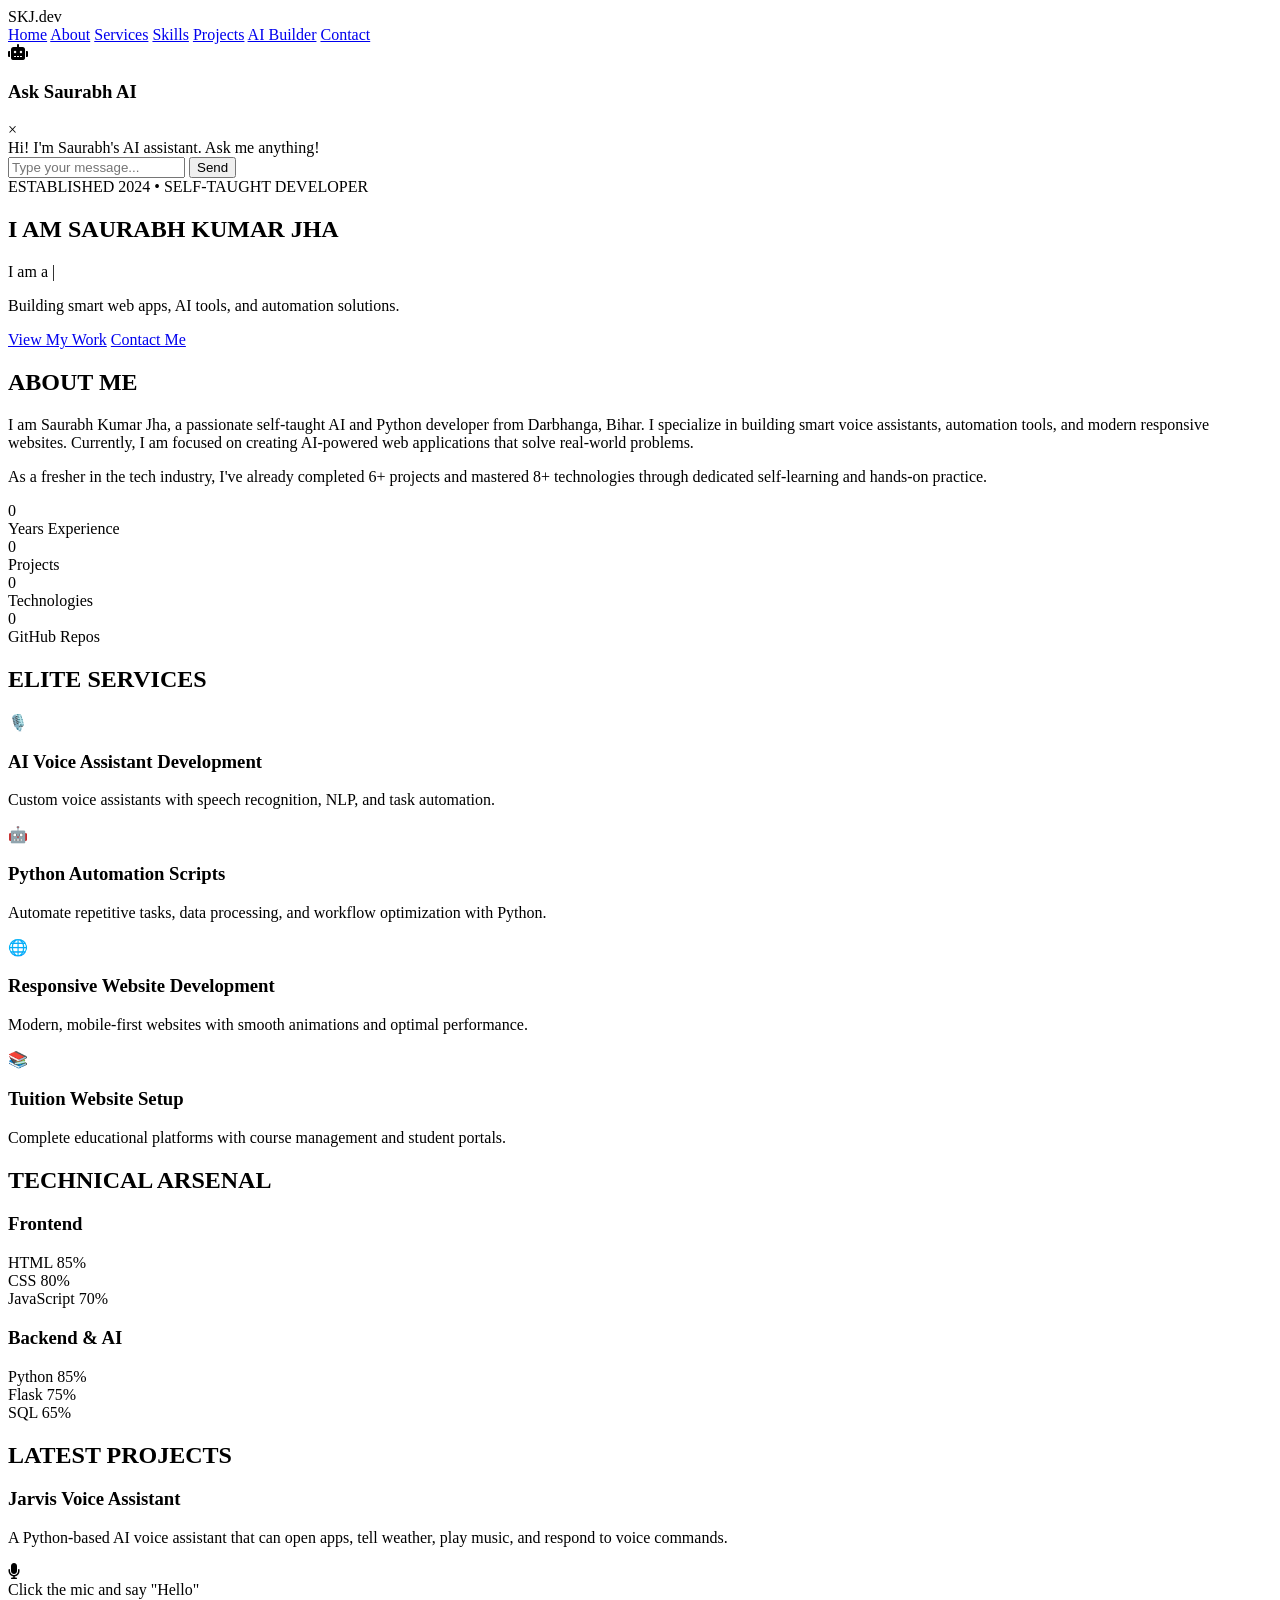
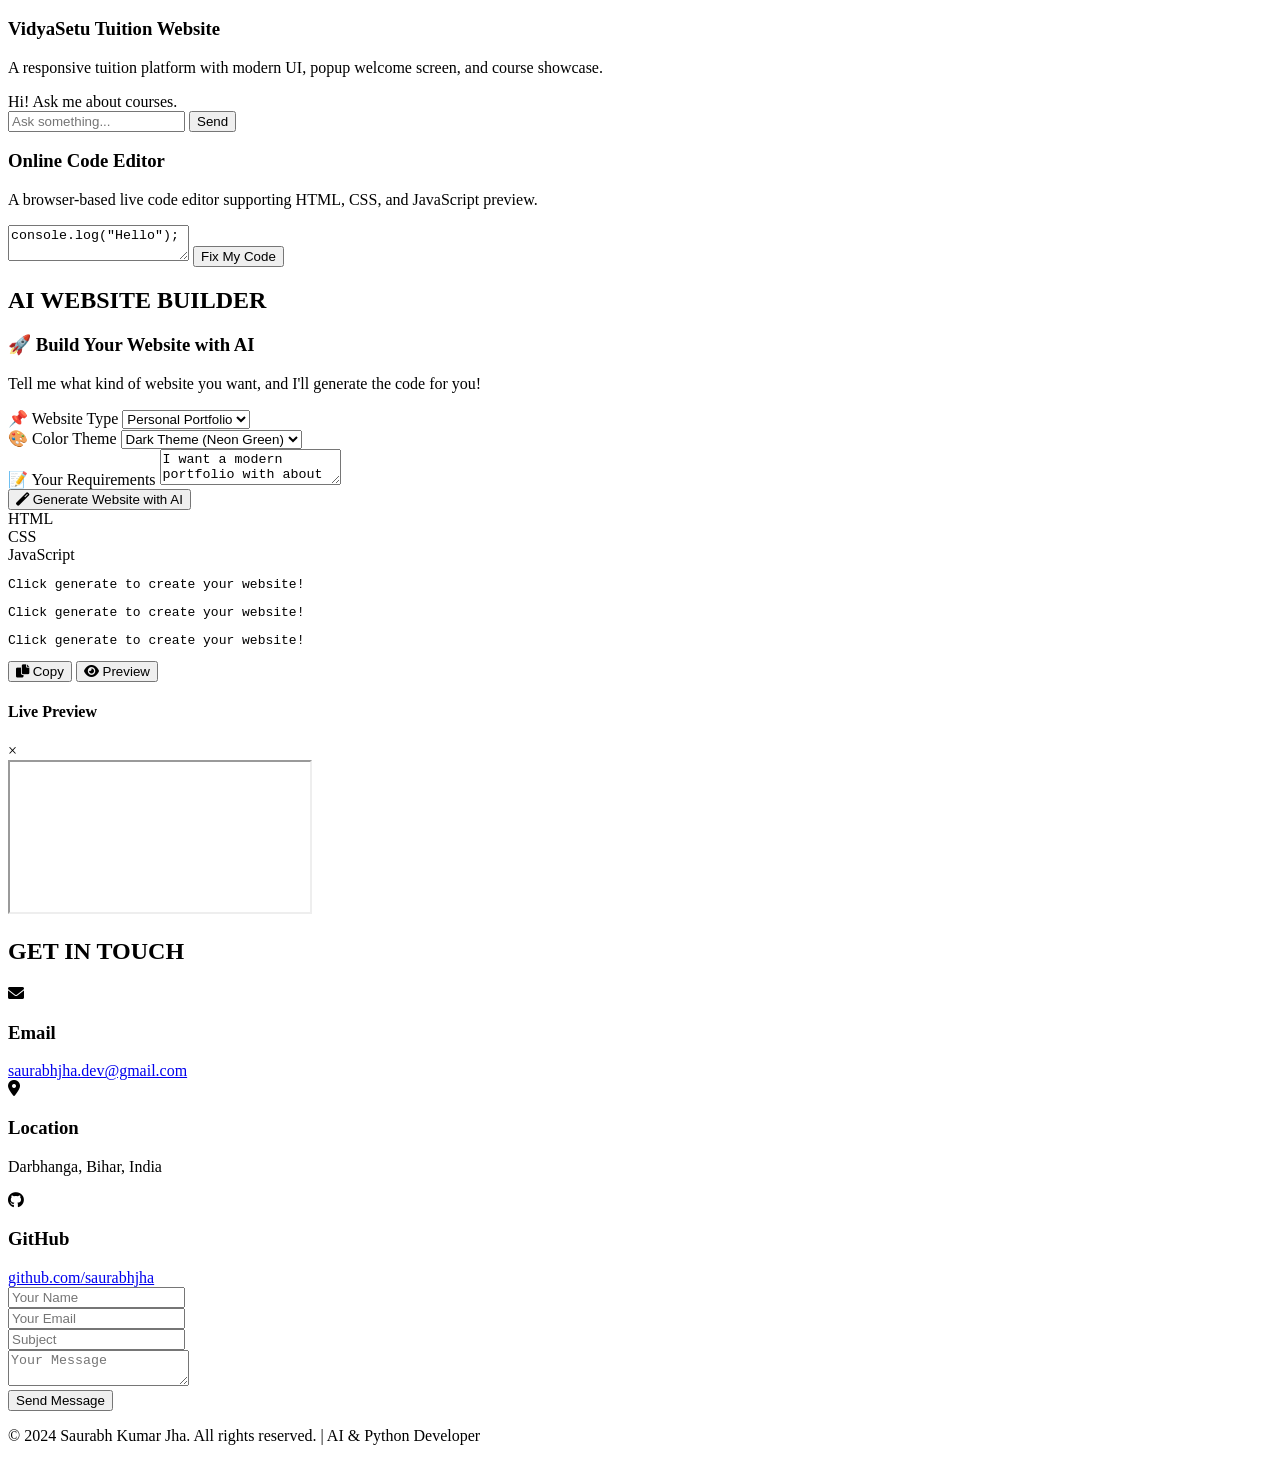
==== commit 4263d6f9: "Update greeting from 'Hello' to 'Goodbye'" ====
--- a/index.html
+++ b/index.html
@@ -4,1107 +4,7 @@
     <meta charset="UTF-8">
     <meta name="viewport" content="width=device-width, initial-scale=1.0">
     <title>Saurabh Kumar Jha - AI & Python Developer</title>
-    <style>
-        /* Reset and Base Styles */
-        * {
-            margin: 0;
-            padding: 0;
-            box-sizing: border-box;
-        }
-
-        body {
-            font-family: 'Inter', -apple-system, BlinkMacSystemFont, 'Segoe UI', Roboto, Oxygen, Ubuntu, Cantarell, sans-serif;
-            background-color: #0a0a0a;
-            color: #ffffff;
-            line-height: 1.6;
-            overflow-x: hidden;
-        }
-
-        /* Custom Cursor */
-        .cursor {
-            width: 10px;
-            height: 10px;
-            background: #00ff88;
-            border-radius: 50%;
-            position: fixed;
-            pointer-events: none;
-            z-index: 9999;
-            transition: transform 0.2s;
-            mix-blend-mode: difference;
-        }
-
-        .cursor-follower {
-            width: 30px;
-            height: 30px;
-            border: 2px solid #00ff88;
-            border-radius: 50%;
-            position: fixed;
-            pointer-events: none;
-            z-index: 9998;
-            transition: transform 0.3s;
-            mix-blend-mode: difference;
-        }
-
-        /* Navigation */
-        nav {
-            position: fixed;
-            top: 0;
-            width: 100%;
-            padding: 1.5rem 3rem;
-            display: flex;
-            justify-content: space-between;
-            align-items: center;
-            z-index: 100;
-            backdrop-filter: blur(10px);
-            background: rgba(10, 10, 10, 0.8);
-            border-bottom: 1px solid rgba(255, 255, 255, 0.1);
-        }
-
-        .logo {
-            font-size: 1.5rem;
-            font-weight: 700;
-            background: linear-gradient(135deg, #00ff88, #00b8ff);
-            -webkit-background-clip: text;
-            -webkit-text-fill-color: transparent;
-        }
-
-        .nav-links {
-            display: flex;
-            gap: 2rem;
-        }
-
-        .nav-links a {
-            color: #ffffff;
-            text-decoration: none;
-            font-size: 1rem;
-            transition: color 0.3s;
-            position: relative;
-        }
-
-        .nav-links a::after {
-            content: '';
-            position: absolute;
-            bottom: -5px;
-            left: 0;
-            width: 0;
-            height: 2px;
-            background: #00ff88;
-            transition: width 0.3s;
-        }
-
-        .nav-links a:hover::after {
-            width: 100%;
-        }
-
-        /* Main Container */
-        .container {
-            max-width: 1200px;
-            margin: 0 auto;
-            padding: 0 2rem;
-        }
-
-        /* Hero Section */
-        .hero {
-            min-height: 100vh;
-            display: flex;
-            align-items: center;
-            position: relative;
-            overflow: hidden;
-        }
-
-        .hero::before {
-            content: '';
-            position: absolute;
-            width: 100%;
-            height: 100%;
-            background: radial-gradient(circle at 30% 50%, rgba(0, 255, 136, 0.1) 0%, transparent 50%);
-            pointer-events: none;
-        }
-
-        .hero-content {
-            position: relative;
-            z-index: 2;
-        }
-
-        .established {
-            font-size: 0.9rem;
-            color: #00ff88;
-            letter-spacing: 2px;
-            margin-bottom: 1rem;
-            opacity: 0;
-            animation: fadeInUp 0.8s forwards;
-        }
-
-        .hero h1 {
-            font-size: 5rem;
-            font-weight: 700;
-            line-height: 1.1;
-            margin-bottom: 1rem;
-            opacity: 0;
-            animation: fadeInUp 0.8s 0.2s forwards;
-        }
-
-        .hero h1 span {
-            background: linear-gradient(135deg, #00ff88, #00b8ff);
-            -webkit-background-clip: text;
-            -webkit-text-fill-color: transparent;
-        }
-
-        .dynamic-text {
-            font-size: 2rem;
-            margin-bottom: 2rem;
-            height: 60px;
-            opacity: 0;
-            animation: fadeInUp 0.8s 0.4s forwards;
-        }
-
-        .typed-text {
-            color: #00ff88;
-            font-weight: 600;
-        }
-
-        .cursor-typed {
-            display: inline-block;
-            width: 3px;
-            background-color: #00ff88;
-            animation: blink 1s infinite;
-        }
-
-        @keyframes blink {
-            0%, 100% { opacity: 1; }
-            50% { opacity: 0; }
-        }
-
-        .hero-buttons {
-            display: flex;
-            gap: 1rem;
-            margin-top: 2rem;
-            opacity: 0;
-            animation: fadeInUp 0.8s 0.6s forwards;
-        }
-
-        .btn {
-            padding: 1rem 2rem;
-            border-radius: 50px;
-            font-weight: 600;
-            text-decoration: none;
-            transition: transform 0.3s, box-shadow 0.3s;
-            cursor: pointer;
-        }
-
-        .btn-primary {
-            background: linear-gradient(135deg, #00ff88, #00b8ff);
-            color: #0a0a0a;
-        }
-
-        .btn-primary:hover {
-            transform: translateY(-3px);
-            box-shadow: 0 10px 20px rgba(0, 255, 136, 0.3);
-        }
-
-        .btn-outline {
-            border: 2px solid #00ff88;
-            color: #ffffff;
-        }
-
-        .btn-outline:hover {
-            background: rgba(0, 255, 136, 0.1);
-            transform: translateY(-3px);
-        }
-
-        /* AI Chat Widget */
-        .ai-widget {
-            position: fixed;
-            bottom: 2rem;
-            right: 2rem;
-            z-index: 1000;
-        }
-
-        .ai-widget-button {
-            width: 60px;
-            height: 60px;
-            background: linear-gradient(135deg, #00ff88, #00b8ff);
-            border-radius: 50%;
-            display: flex;
-            align-items: center;
-            justify-content: center;
-            cursor: pointer;
-            box-shadow: 0 5px 20px rgba(0, 255, 136, 0.3);
-            transition: transform 0.3s;
-        }
-
-        .ai-widget-button:hover {
-            transform: scale(1.1);
-        }
-
-        .ai-widget-button i {
-            font-size: 1.5rem;
-            color: #0a0a0a;
-        }
-
-        .ai-chat-box {
-            position: absolute;
-            bottom: 80px;
-            right: 0;
-            width: 300px;
-            background: rgba(20, 20, 20, 0.95);
-            border: 1px solid rgba(255, 255, 255, 0.1);
-            border-radius: 15px;
-            backdrop-filter: blur(10px);
-            display: none;
-            overflow: hidden;
-        }
-
-        .ai-chat-box.active {
-            display: block;
-            animation: slideIn 0.3s;
-        }
-
-        @keyframes slideIn {
-            from {
-                opacity: 0;
-                transform: translateY(20px);
-            }
-            to {
-                opacity: 1;
-                transform: translateY(0);
-            }
-        }
-
-        .chat-header {
-            padding: 1rem;
-            background: rgba(0, 255, 136, 0.1);
-            border-bottom: 1px solid rgba(255, 255, 255, 0.1);
-            display: flex;
-            justify-content: space-between;
-            align-items: center;
-        }
-
-        .chat-header h3 {
-            color: #00ff88;
-        }
-
-        .close-chat {
-            cursor: pointer;
-            font-size: 1.2rem;
-        }
-
-        .chat-messages {
-            height: 200px;
-            padding: 1rem;
-            overflow-y: auto;
-        }
-
-        .message {
-            margin-bottom: 1rem;
-            padding: 0.5rem 1rem;
-            border-radius: 10px;
-            max-width: 80%;
-        }
-
-        .user-message {
-            background: rgba(0, 255, 136, 0.2);
-            margin-left: auto;
-            color: #ffffff;
-        }
-
-        .bot-message {
-            background: rgba(255, 255, 255, 0.1);
-            margin-right: auto;
-            color: #00ff88;
-        }
-
-        .chat-input {
-            padding: 1rem;
-            border-top: 1px solid rgba(255, 255, 255, 0.1);
-            display: flex;
-            gap: 0.5rem;
-        }
-
-        .chat-input input {
-            flex: 1;
-            padding: 0.5rem;
-            background: rgba(255, 255, 255, 0.1);
-            border: 1px solid rgba(255, 255, 255, 0.2);
-            border-radius: 5px;
-            color: #ffffff;
-        }
-
-        .chat-input button {
-            padding: 0.5rem 1rem;
-            background: #00ff88;
-            border: none;
-            border-radius: 5px;
-            color: #0a0a0a;
-            cursor: pointer;
-            font-weight: 600;
-        }
-
-        /* About Section */
-        .about {
-            padding: 6rem 0;
-            background: rgba(255, 255, 255, 0.02);
-        }
-
-        .section-title {
-            font-size: 2.5rem;
-            margin-bottom: 3rem;
-            text-align: center;
-        }
-
-        .section-title span {
-            color: #00ff88;
-        }
-
-        .about-content {
-            display: grid;
-            grid-template-columns: 1fr 1fr;
-            gap: 4rem;
-            align-items: center;
-        }
-
-        .about-text p {
-            font-size: 1.1rem;
-            color: #cccccc;
-            margin-bottom: 2rem;
-        }
-
-        .stats-grid {
-            display: grid;
-            grid-template-columns: repeat(2, 1fr);
-            gap: 2rem;
-        }
-
-        .stat-item {
-            text-align: center;
-        }
-
-        .stat-number {
-            font-size: 2.5rem;
-            font-weight: 700;
-            color: #00ff88;
-            margin-bottom: 0.5rem;
-        }
-
-        .stat-label {
-            color: #cccccc;
-        }
-
-        /* Services Section */
-        .services {
-            padding: 6rem 0;
-        }
-
-        .services-grid {
-            display: grid;
-            grid-template-columns: repeat(auto-fit, minmax(250px, 1fr));
-            gap: 2rem;
-        }
-
-        .service-card {
-            background: rgba(255, 255, 255, 0.05);
-            padding: 2rem;
-            border-radius: 15px;
-            transition: transform 0.3s, box-shadow 0.3s;
-            cursor: pointer;
-            border: 1px solid rgba(255, 255, 255, 0.1);
-        }
-
-        .service-card:hover {
-            transform: translateY(-10px);
-            box-shadow: 0 20px 40px rgba(0, 255, 136, 0.1);
-            border-color: #00ff88;
-        }
-
-        .service-icon {
-            font-size: 2.5rem;
-            margin-bottom: 1rem;
-        }
-
-        .service-card h3 {
-            font-size: 1.3rem;
-            margin-bottom: 1rem;
-            color: #00ff88;
-        }
-
-        .service-card p {
-            color: #cccccc;
-            font-size: 0.9rem;
-        }
-
-        .ai-demo-preview {
-            margin-top: 1rem;
-            padding: 1rem;
-            background: rgba(0, 255, 136, 0.1);
-            border-radius: 10px;
-            display: none;
-        }
-
-        .service-card:hover .ai-demo-preview {
-            display: block;
-            animation: fadeIn 0.3s;
-        }
-
-        /* Skills Section */
-        .skills {
-            padding: 6rem 0;
-            background: rgba(255, 255, 255, 0.02);
-        }
-
-        .skills-grid {
-            display: grid;
-            grid-template-columns: repeat(auto-fit, minmax(300px, 1fr));
-            gap: 3rem;
-        }
-
-        .skill-category h3 {
-            color: #00ff88;
-            margin-bottom: 1.5rem;
-        }
-
-        .skill-item {
-            margin-bottom: 1rem;
-        }
-
-        .skill-info {
-            display: flex;
-            justify-content: space-between;
-            margin-bottom: 0.5rem;
-        }
-
-        .skill-bar {
-            height: 8px;
-            background: rgba(255, 255, 255, 0.1);
-            border-radius: 10px;
-            overflow: hidden;
-        }
-
-        .skill-progress {
-            height: 100%;
-            background: linear-gradient(90deg, #00ff88, #00b8ff);
-            width: 0;
-            transition: width 1.5s ease-in-out;
-        }
-
-        /* Projects Section */
-        .projects {
-            padding: 6rem 0;
-        }
-
-        .projects-grid {
-            display: grid;
-            grid-template-columns: repeat(auto-fit, minmax(350px, 1fr));
-            gap: 2rem;
-        }
-
-        .project-card {
-            background: rgba(255, 255, 255, 0.05);
-            border-radius: 15px;
-            overflow: hidden;
-            border: 1px solid rgba(255, 255, 255, 0.1);
-            transition: transform 0.3s;
-        }
-
-        .project-card:hover {
-            transform: translateY(-10px);
-            border-color: #00ff88;
-        }
-
-        .project-content {
-            padding: 2rem;
-        }
-
-        .project-content h3 {
-            font-size: 1.5rem;
-            margin-bottom: 1rem;
-            color: #00ff88;
-        }
-
-        .project-content p {
-            color: #cccccc;
-            margin-bottom: 1.5rem;
-        }
-
-        .ai-demo-area {
-            background: rgba(0, 0, 0, 0.3);
-            padding: 1rem;
-            border-radius: 10px;
-            margin-top: 1rem;
-        }
-
-        /* Jarvis Mic Demo */
-        .mic-demo {
-            text-align: center;
-        }
-
-        .mic-button {
-            width: 60px;
-            height: 60px;
-            background: linear-gradient(135deg, #00ff88, #00b8ff);
-            border-radius: 50%;
-            display: flex;
-            align-items: center;
-            justify-content: center;
-            margin: 0 auto 1rem;
-            cursor: pointer;
-            transition: transform 0.3s, box-shadow 0.3s;
-        }
-
-        .mic-button:hover {
-            transform: scale(1.1);
-            box-shadow: 0 0 30px rgba(0, 255, 136, 0.5);
-        }
-
-        .mic-button i {
-            font-size: 1.5rem;
-            color: #0a0a0a;
-        }
-
-        .mic-button.listening {
-            animation: pulse 1s infinite;
-        }
-
-        @keyframes pulse {
-            0% {
-                box-shadow: 0 0 0 0 rgba(0, 255, 136, 0.7);
-            }
-            70% {
-                box-shadow: 0 0 0 20px rgba(0, 255, 136, 0);
-            }
-            100% {
-                box-shadow: 0 0 0 0 rgba(0, 255, 136, 0);
-            }
-        }
-
-        .mic-response {
-            margin-top: 1rem;
-            padding: 0.5rem;
-            background: rgba(0, 255, 136, 0.1);
-            border-radius: 5px;
-            min-height: 40px;
-        }
-
-        /* Chatbot Demo */
-        .chatbot-demo {
-            background: rgba(0, 0, 0, 0.3);
-            border-radius: 10px;
-            overflow: hidden;
-        }
-
-        .demo-chat-messages {
-            height: 150px;
-            padding: 1rem;
-            overflow-y: auto;
-        }
-
-        .demo-chat-input {
-            display: flex;
-            padding: 0.5rem;
-            background: rgba(255, 255, 255, 0.1);
-        }
-
-        .demo-chat-input input {
-            flex: 1;
-            padding: 0.5rem;
-            background: rgba(255, 255, 255, 0.2);
-            border: none;
-            border-radius: 5px;
-            color: #ffffff;
-        }
-
-        .demo-chat-input button {
-            padding: 0.5rem 1rem;
-            background: #00ff88;
-            border: none;
-            border-radius: 5px;
-            margin-left: 0.5rem;
-            cursor: pointer;
-            color: #0a0a0a;
-            font-weight: 600;
-        }
-
-        /* Code Editor Demo */
-        .code-editor-demo {
-            background: #1e1e1e;
-            border-radius: 10px;
-            overflow: hidden;
-        }
-
-        .editor-header {
-            background: #2d2d2d;
-            padding: 0.5rem;
-            display: flex;
-            gap: 0.5rem;
-        }
-
-        .editor-dot {
-            width: 12px;
-            height: 12px;
-            border-radius: 50%;
-        }
-
-        .editor-dot.red { background: #ff5f56; }
-        .editor-dot.yellow { background: #ffbd2e; }
-        .editor-dot.green { background: #27c93f; }
-
-        .editor-content {
-            padding: 1rem;
-        }
-
-        .editor-content textarea {
-            width: 100%;
-            height: 100px;
-            background: #2d2d2d;
-            border: none;
-            color: #ffffff;
-            padding: 0.5rem;
-            font-family: monospace;
-            resize: none;
-        }
-
-        .fix-code-btn {
-            margin-top: 0.5rem;
-            padding: 0.5rem 1rem;
-            background: #00ff88;
-            border: none;
-            border-radius: 5px;
-            cursor: pointer;
-            color: #0a0a0a;
-            font-weight: 600;
-            width: 100%;
-        }
-
-        .fixed-code {
-            margin-top: 0.5rem;
-            padding: 0.5rem;
-            background: #2d2d2d;
-            border-radius: 5px;
-            font-family: monospace;
-            font-size: 0.9rem;
-            color: #00ff88;
-        }
-
-        /* AI Website Builder Section - NEW */
-        .ai-builder {
-            padding: 6rem 0;
-            background: linear-gradient(135deg, rgba(0,255,136,0.05) 0%, rgba(0,184,255,0.05) 100%);
-            position: relative;
-            overflow: hidden;
-        }
-
-        .ai-builder::before {
-            content: '';
-            position: absolute;
-            top: 0;
-            left: 0;
-            right: 0;
-            bottom: 0;
-            background: url('data:image/svg+xml;utf8,<svg xmlns="http://www.w3.org/2000/svg" viewBox="0 0 100 100" opacity="0.1"><path d="M20 20 L80 20 L80 80 L20 80 Z" fill="none" stroke="%2300ff88" stroke-width="2"/><circle cx="50" cy="50" r="10" fill="none" stroke="%2300ff88" stroke-width="2"/></svg>') repeat;
-            pointer-events: none;
-        }
-
-        .builder-container {
-            max-width: 1000px;
-            margin: 0 auto;
-            background: rgba(20, 20, 20, 0.8);
-            backdrop-filter: blur(10px);
-            border: 1px solid rgba(0, 255, 136, 0.2);
-            border-radius: 20px;
-            padding: 2rem;
-            box-shadow: 0 20px 40px rgba(0, 255, 136, 0.1);
-        }
-
-        .builder-header {
-            text-align: center;
-            margin-bottom: 2rem;
-        }
-
-        .builder-header h3 {
-            font-size: 2rem;
-            color: #00ff88;
-            margin-bottom: 0.5rem;
-        }
-
-        .builder-header p {
-            color: #cccccc;
-        }
-
-        .builder-input-section {
-            display: grid;
-            grid-template-columns: 1fr 1fr;
-            gap: 2rem;
-            margin-bottom: 2rem;
-        }
-
-        .requirement-form {
-            background: rgba(0, 0, 0, 0.3);
-            padding: 1.5rem;
-            border-radius: 15px;
-            border: 1px solid rgba(255, 255, 255, 0.1);
-        }
-
-        .form-group {
-            margin-bottom: 1.5rem;
-        }
-
-        .form-group label {
-            display: block;
-            color: #00ff88;
-            margin-bottom: 0.5rem;
-            font-weight: 600;
-        }
-
-        .form-group input,
-        .form-group select,
-        .form-group textarea {
-            width: 100%;
-            padding: 0.8rem;
-            background: rgba(255, 255, 255, 0.1);
-            border: 1px solid rgba(255, 255, 255, 0.2);
-            border-radius: 8px;
-            color: #ffffff;
-            font-size: 1rem;
-        }
-
-        .form-group textarea {
-            height: 100px;
-            resize: vertical;
-        }
-
-        .form-group select option {
-            background: #1a1a1a;
-            color: #ffffff;
-        }
-
-        .generate-btn {
-            width: 100%;
-            padding: 1rem;
-            background: linear-gradient(135deg, #00ff88, #00b8ff);
-            border: none;
-            border-radius: 10px;
-            color: #0a0a0a;
-            font-size: 1.1rem;
-            font-weight: 600;
-            cursor: pointer;
-            transition: transform 0.3s, box-shadow 0.3s;
-            display: flex;
-            align-items: center;
-            justify-content: center;
-            gap: 0.5rem;
-        }
-
-        .generate-btn:hover {
-            transform: translateY(-3px);
-            box-shadow: 0 10px 20px rgba(0, 255, 136, 0.3);
-        }
-
-        .generate-btn i {
-            font-size: 1.2rem;
-        }
-
-        .generated-code {
-            background: #1e1e1e;
-            border-radius: 15px;
-            overflow: hidden;
-            border: 1px solid rgba(0, 255, 136, 0.3);
-        }
-
-        .code-tabs {
-            display: flex;
-            background: #2d2d2d;
-            border-bottom: 1px solid #3d3d3d;
-        }
-
-        .code-tab {
-            padding: 1rem 2rem;
-            cursor: pointer;
-            color: #cccccc;
-            transition: all 0.3s;
-            border-right: 1px solid #3d3d3d;
-        }
-
-        .code-tab.active {
-            background: #1e1e1e;
-            color: #00ff88;
-            border-bottom: 2px solid #00ff88;
-        }
-
-        .code-panel {
-            display: none;
-            padding: 1.5rem;
-            max-height: 400px;
-            overflow-y: auto;
-        }
-
-        .code-panel.active {
-            display: block;
-        }
-
-        .code-panel pre {
-            background: #2d2d2d;
-            padding: 1rem;
-            border-radius: 8px;
-            font-family: 'Courier New', monospace;
-            font-size: 0.9rem;
-            color: #00ff88;
-            white-space: pre-wrap;
-            word-wrap: break-word;
-        }
-
-        .code-actions {
-            display: flex;
-            gap: 1rem;
-            margin-top: 1rem;
-            padding: 1rem;
-            background: rgba(0, 0, 0, 0.3);
-            border-radius: 10px;
-        }
-
-        .code-action-btn {
-            flex: 1;
-            padding: 0.8rem;
-            background: rgba(255, 255, 255, 0.1);
-            border: 1px solid rgba(255, 255, 255, 0.2);
-            border-radius: 8px;
-            color: #ffffff;
-            cursor: pointer;
-            transition: all 0.3s;
-            display: flex;
-            align-items: center;
-            justify-content: center;
-            gap: 0.5rem;
-        }
-
-        .code-action-btn:hover {
-            background: #00ff88;
-            color: #0a0a0a;
-            border-color: #00ff88;
-        }
-
-        .live-preview {
-            margin-top: 2rem;
-            background: #ffffff;
-            border-radius: 10px;
-            overflow: hidden;
-            display: none;
-        }
-
-        .live-preview.active {
-            display: block;
-        }
-
-        .preview-header {
-            background: #2d2d2d;
-            padding: 0.8rem;
-            display: flex;
-            justify-content: space-between;
-            align-items: center;
-        }
-
-        .preview-header h4 {
-            color: #00ff88;
-        }
-
-        .preview-close {
-            cursor: pointer;
-            color: #cccccc;
-            font-size: 1.2rem;
-        }
-
-        .preview-close:hover {
-            color: #ff4444;
-        }
-
-        .preview-frame {
-            width: 100%;
-            height: 400px;
-            border: none;
-            background: #ffffff;
-        }
-
-        /* Contact Section */
-        .contact {
-            padding: 6rem 0;
-            background: rgba(255, 255, 255, 0.02);
-        }
-
-        .contact-content {
-            display: grid;
-            grid-template-columns: 1fr 1fr;
-            gap: 4rem;
-        }
-
-        .contact-info {
-            display: flex;
-            flex-direction: column;
-            gap: 2rem;
-        }
-
-        .contact-item {
-            display: flex;
-            align-items: center;
-            gap: 1rem;
-        }
-
-        .contact-icon {
-            width: 50px;
-            height: 50px;
-            background: rgba(0, 255, 136, 0.1);
-            border-radius: 50%;
-            display: flex;
-            align-items: center;
-            justify-content: center;
-            color: #00ff88;
-        }
-
-        .contact-text {
-            color: #cccccc;
-        }
-
-        .contact-text a {
-            color: #ffffff;
-            text-decoration: none;
-            transition: color 0.3s;
-        }
-
-        .contact-text a:hover {
-            color: #00ff88;
-        }
-
-        .contact-form {
-            background: rgba(255, 255, 255, 0.05);
-            padding: 2rem;
-            border-radius: 15px;
-            border: 1px solid rgba(255, 255, 255, 0.1);
-        }
-
-        .form-group {
-            margin-bottom: 1.5rem;
-        }
-
-        .form-group input,
-        .form-group textarea {
-            width: 100%;
-            padding: 1rem;
-            background: rgba(255, 255, 255, 0.1);
-            border: 1px solid rgba(255, 255, 255, 0.2);
-            border-radius: 5px;
-            color: #ffffff;
-            font-size: 1rem;
-        }
-
-        .form-group textarea {
-            height: 150px;
-            resize: vertical;
-        }
-
-        .subject-suggestion {
-            margin-top: 0.5rem;
-            padding: 0.5rem;
-            background: rgba(0, 255, 136, 0.1);
-            border-radius: 5px;
-            font-size: 0.9rem;
-            color: #00ff88;
-            display: none;
-        }
-
-        .submit-btn {
-            width: 100%;
-            padding: 1rem;
-            background: linear-gradient(135deg, #00ff88, #00b8ff);
-            border: none;
-            border-radius: 5px;
-            color: #0a0a0a;
-            font-size: 1rem;
-            font-weight: 600;
-            cursor: pointer;
-            transition: transform 0.3s;
-        }
-
-        .submit-btn:hover {
-            transform: translateY(-3px);
-        }
-
-        /* Footer */
-        footer {
-            padding: 2rem 0;
-            text-align: center;
-            border-top: 1px solid rgba(255, 255, 255, 0.1);
-            color: #cccccc;
-        }
-
-        /* Animations */
-        @keyframes fadeInUp {
-            from {
-                opacity: 0;
-                transform: translateY(30px);
-            }
-            to {
-                opacity: 1;
-                transform: translateY(0);
-            }
-        }
-
-        @keyframes fadeIn {
-            from { opacity: 0; }
-            to { opacity: 1; }
-        }
-
-        /* Loading Animation */
-        .loading {
-            display: inline-block;
-            width: 20px;
-            height: 20px;
-            border: 3px solid rgba(255,255,255,.3);
-            border-radius: 50%;
-            border-top-color: #00ff88;
-            animation: spin 1s ease-in-out infinite;
-        }
-
-        @keyframes spin {
-            to { transform: rotate(360deg); }
-        }
-
-        /* Responsive Design */
-        @media (max-width: 768px) {
-            nav {
-                padding: 1rem;
-            }
-
-            .nav-links {
-                display: none;
-            }
-
-            .hero h1 {
-                font-size: 3rem;
-            }
-
-            .dynamic-text {
-                font-size: 1.5rem;
-            }
-
-            .about-content,
-            .contact-content,
-            .builder-input-section {
-                grid-template-columns: 1fr;
-                gap: 2rem;
-            }
-
-            .projects-grid {
-                grid-template-columns: 1fr;
-            }
-
-            .ai-widget {
-                bottom: 1rem;
-                right: 1rem;
-            }
-
-            .builder-container {
-                padding: 1rem;
-            }
-        }
-    </style>
-    <!-- Font Awesome for icons -->
+    <link rel="stylesheet" href="style.css">
     <link rel="stylesheet" href="https://cdnjs.cloudflare.com/ajax/libs/font-awesome/6.0.0/css/all.min.css">
 </head>
 <body>
@@ -1137,7 +37,7 @@
                 <span class="close-chat" id="closeChat">×</span>
             </div>
             <div class="chat-messages" id="chatMessages">
-                <div class="message bot-message">Hi! I'm Saurabh's AI assistant. Ask me anything about his skills or projects!</div>
+                <div class="message bot-message">Hi! I'm Saurabh's AI assistant. Ask me anything!</div>
             </div>
             <div class="chat-input">
                 <input type="text" id="chatInput" placeholder="Type your message...">
@@ -1155,7 +55,7 @@
                 <div class="dynamic-text">
                     I am a <span class="typed-text"></span><span class="cursor-typed">|</span>
                 </div>
-                <p style="color: #cccccc; font-size: 1.2rem; margin-bottom: 2rem;">Building smart web apps, AI tools, and automation solutions.</p>
+                <p class="hero-tagline">Building smart web apps, AI tools, and automation solutions.</p>
                 <div class="hero-buttons">
                     <a href="#projects" class="btn btn-primary">View My Work</a>
                     <a href="#contact" class="btn btn-outline">Contact Me</a>
@@ -1203,34 +103,22 @@
                 <div class="service-card">
                     <div class="service-icon">🎙️</div>
                     <h3>AI Voice Assistant Development</h3>
-                    <p>Custom voice assistants with speech recognition, NLP, and task automation capabilities.</p>
-                    <div class="ai-demo-preview">
-                        <i class="fas fa-microphone" style="color: #00ff88;"></i> Try voice demo in projects
-                    </div>
+                    <p>Custom voice assistants with speech recognition, NLP, and task automation.</p>
                 </div>
                 <div class="service-card">
                     <div class="service-icon">🤖</div>
                     <h3>Python Automation Scripts</h3>
                     <p>Automate repetitive tasks, data processing, and workflow optimization with Python.</p>
-                    <div class="ai-demo-preview">
-                        <i class="fas fa-gear" style="color: #00ff88;"></i> 10+ automation scripts
-                    </div>
                 </div>
                 <div class="service-card">
                     <div class="service-icon">🌐</div>
                     <h3>Responsive Website Development</h3>
                     <p>Modern, mobile-first websites with smooth animations and optimal performance.</p>
-                    <div class="ai-demo-preview">
-                        <i class="fas fa-code" style="color: #00ff88;"></i> Live preview available
-                    </div>
                 </div>
                 <div class="service-card">
                     <div class="service-icon">📚</div>
                     <h3>Tuition Website Setup</h3>
                     <p>Complete educational platforms with course management and student portals.</p>
-                    <div class="ai-demo-preview">
-                        <i class="fas fa-graduation-cap" style="color: #00ff88;"></i> Try demo below
-                    </div>
                 </div>
             </div>
         </div>
@@ -1321,7 +209,7 @@
                                     <i class="fas fa-microphone"></i>
                                 </div>
                                 <div class="mic-response" id="micResponse">
-                                    Click the mic and say "Hello" or "What can you do?"
+                                    Click the mic and say "Hello"
                                 </div>
                             </div>
                         </div>
@@ -1336,7 +224,7 @@
                         <div class="ai-demo-area">
                             <div class="chatbot-demo">
                                 <div class="demo-chat-messages" id="demoChatMessages">
-                                    <div class="message bot-message">Hi! Ask me about courses or fees.</div>
+                                    <div class="message bot-message">Hi! Ask me about courses.</div>
                                 </div>
                                 <div class="demo-chat-input">
                                     <input type="text" id="demoChatInput" placeholder="Ask something...">
@@ -1372,7 +260,7 @@
         </div>
     </section>
 
-    <!-- AI Website Builder Section - NEW -->
+    <!-- AI Website Builder Section -->
     <section class="ai-builder" id="ai-builder">
         <div class="container">
             <h2 class="section-title">AI WEBSITE <span>BUILDER</span></h2>
@@ -1392,8 +280,6 @@
                                 <option value="business">Business Website</option>
                                 <option value="landing">Landing Page</option>
                                 <option value="blog">Blog</option>
-                                <option value="ecommerce">E-commerce</option>
-                                <option value="custom">Custom</option>
                             </select>
                         </div>
 
@@ -1404,26 +290,12 @@
                                 <option value="light">Light Theme</option>
                                 <option value="blue">Blue Ocean</option>
                                 <option value="purple">Purple Haze</option>
-                                <option value="red">Red Passion</option>
                             </select>
                         </div>
 
                         <div class="form-group">
                             <label>📝 Your Requirements</label>
-                            <textarea id="requirements" placeholder="Example: I want a modern portfolio with about section, services, and contact form. Should have animations and be mobile-friendly...">I want a modern portfolio with about section, services, and contact form. Should have animations and be mobile-friendly.</textarea>
-                        </div>
-
-                        <div class="form-group">
-                            <label>🎯 Special Features</label>
-                            <select id="features" multiple style="height: 100px;">
-                                <option value="animations">Smooth Animations</option>
-                                <option value="darkmode">Dark Mode Toggle</option>
-                                <option value="contact">Contact Form</option>
-                                <option value="chatbot">AI Chatbot</option>
-                                <option value="blog">Blog Section</option>
-                                <option value="gallery">Image Gallery</option>
-                            </select>
-                            <small style="color: #cccccc;">Hold Ctrl to select multiple</small>
+                            <textarea id="requirements" placeholder="Example: I want a modern portfolio with about section, services, and contact form...">I want a modern portfolio with about section, services, and contact form.</textarea>
                         </div>
 
                         <button class="generate-btn" id="generateWebsite">
@@ -1441,40 +313,23 @@
                         </div>
                         
                         <div class="code-panel active" id="htmlPanel">
-                            <pre id="htmlCode">&lt;!-- Your generated HTML will appear here --&gt;
-&lt;div class="container"&gt;
-    &lt;h1&gt;Your Website&lt;/h1&gt;
-    &lt;p&gt;Click generate to create your website!&lt;/p&gt;
-&lt;/div&gt;</pre>
+                            <pre id="htmlCode">Click generate to create your website!</pre>
                         </div>
                         
                         <div class="code-panel" id="cssPanel">
-                            <pre id="cssCode">/* Your generated CSS will appear here */
-body {
-    font-family: Arial, sans-serif;
-    margin: 0;
-    padding: 20px;
-    background: #f5f5f5;
-}</pre>
+                            <pre id="cssCode">Click generate to create your website!</pre>
                         </div>
                         
                         <div class="code-panel" id="jsPanel">
-                            <pre id="jsCode">// Your generated JavaScript will appear here
-console.log("Website generated with AI!");</pre>
+                            <pre id="jsCode">Click generate to create your website!</pre>
                         </div>
 
                         <div class="code-actions">
                             <button class="code-action-btn" id="copyCode">
-                                <i class="fas fa-copy"></i>
-                                Copy Code
-                            </button>
-                            <button class="code-action-btn" id="downloadCode">
-                                <i class="fas fa-download"></i>
-                                Download
+                                <i class="fas fa-copy"></i> Copy
                             </button>
                             <button class="code-action-btn" id="previewCode">
-                                <i class="fas fa-eye"></i>
-                                Live Preview
+                                <i class="fas fa-eye"></i> Preview
                             </button>
                         </div>
                     </div>
@@ -1486,7 +341,7 @@
                         <h4>Live Preview</h4>
                         <span class="preview-close" id="closePreview">×</span>
                     </div>
-                    <iframe class="preview-frame" id="previewFrame" srcdoc=""></iframe>
+                    <iframe class="preview-frame" id="previewFrame"></iframe>
                 </div>
             </div>
         </div>
@@ -1555,742 +410,6 @@
         </div>
     </footer>
 
-    <script>
-        // Custom Cursor
-        const cursor = document.querySelector('.cursor');
-        const cursorFollower = document.querySelector('.cursor-follower');
-
-        document.addEventListener('mousemove', (e) => {
-            cursor.style.transform = `translate(${e.clientX - 5}px, ${e.clientY - 5}px)`;
-            cursorFollower.style.transform = `translate(${e.clientX - 15}px, ${e.clientY - 15}px)`;
-        });
-
-        // Typing Animation
-        const typedTextSpan = document.querySelector('.typed-text');
-        const textArray = ['AI Developer', 'Python Developer', 'Web App Builder', 'Automation Expert'];
-        const typingDelay = 100;
-        const erasingDelay = 50;
-        const newTextDelay = 2000;
-        let textArrayIndex = 0;
-        let charIndex = 0;
-
-        function type() {
-            if (charIndex < textArray[textArrayIndex].length) {
-                typedTextSpan.textContent += textArray[textArrayIndex].charAt(charIndex);
-                charIndex++;
-                setTimeout(type, typingDelay);
-            } else {
-                setTimeout(erase, newTextDelay);
-            }
-        }
-
-        function erase() {
-            if (charIndex > 0) {
-                typedTextSpan.textContent = textArray[textArrayIndex].substring(0, charIndex - 1);
-                charIndex--;
-                setTimeout(erase, erasingDelay);
-            } else {
-                textArrayIndex++;
-                if (textArrayIndex >= textArray.length) textArrayIndex = 0;
-                setTimeout(type, typingDelay);
-            }
-        }
-
-        setTimeout(type, newTextDelay);
-
-        // Animated Counters
-        const statNumbers = document.querySelectorAll('.stat-number');
-        const observerOptions = {
-            threshold: 0.5
-        };
-
-        const observer = new IntersectionObserver((entries) => {
-            entries.forEach(entry => {
-                if (entry.isIntersecting) {
-                    const target = entry.target;
-                    const targetNumber = parseInt(target.getAttribute('data-target'));
-                    let currentNumber = 0;
-                    const increment = targetNumber / 50;
-                    
-                    const updateCounter = () => {
-                        if (currentNumber < targetNumber) {
-                            currentNumber += increment;
-                            target.textContent = Math.ceil(currentNumber);
-                            requestAnimationFrame(updateCounter);
-                        } else {
-                            target.textContent = targetNumber;
-                        }
-                    };
-                    
-                    updateCounter();
-                    observer.unobserve(target);
-                }
-            });
-        }, observerOptions);
-
-        statNumbers.forEach(number => observer.observe(number));
-
-        // Skill Bars Animation
-        const skillBars = document.querySelectorAll('.skill-progress');
-        const skillObserver = new IntersectionObserver((entries) => {
-            entries.forEach(entry => {
-                if (entry.isIntersecting) {
-                    const bar = entry.target;
-                    const width = bar.getAttribute('data-width');
-                    bar.style.width = width + '%';
-                    skillObserver.unobserve(bar);
-                }
-            });
-        }, { threshold: 0.5 });
-
-        skillBars.forEach(bar => skillObserver.observe(bar));
-
-        // AI Chat Widget
-        const aiWidgetButton = document.getElementById('aiWidgetButton');
-        const aiChatBox = document.getElementById('aiChatBox');
-        const closeChat = document.getElementById('closeChat');
-        const chatMessages = document.getElementById('chatMessages');
-        const chatInput = document.getElementById('chatInput');
-        const sendMessage = document.getElementById('sendMessage');
-
-        aiWidgetButton.addEventListener('click', () => {
-            aiChatBox.classList.toggle('active');
-        });
-
-        closeChat.addEventListener('click', () => {
-            aiChatBox.classList.remove('active');
-        });
-
-        sendMessage.addEventListener('click', sendChatMessage);
-        chatInput.addEventListener('keypress', (e) => {
-            if (e.key === 'Enter') sendChatMessage();
-        });
-
-        function sendChatMessage() {
-            const message = chatInput.value.trim();
-            if (message === '') return;
-
-            // Add user message
-            const userMessage = document.createElement('div');
-            userMessage.classList.add('message', 'user-message');
-            userMessage.textContent = message;
-            chatMessages.appendChild(userMessage);
-
-            // Simulate AI response
-            setTimeout(() => {
-                const botMessage = document.createElement('div');
-                botMessage.classList.add('message', 'bot-message');
-                
-                // Simple response logic
-                if (message.toLowerCase().includes('python')) {
-                    botMessage.textContent = "Saurabh is excellent at Python! He's built voice assistants and automation scripts with it.";
-                } else if (message.toLowerCase().includes('project')) {
-                    botMessage.textContent = "He has 6+ projects including Jarvis AI, VidyaSetu website, and a code editor!";
-                } else if (message.toLowerCase().includes('contact')) {
-                    botMessage.textContent = "You can reach him at saurabhjha.dev@gmail.com";
-                } else if (message.toLowerCase().includes('website builder') || message.toLowerCase().includes('generate')) {
-                    botMessage.textContent = "Check out the AI Website Builder section! You can generate custom websites there.";
-                } else {
-                    botMessage.textContent = "Saurabh is a skilled AI & Python developer. Check out his projects and AI builder below!";
-                }
-                
-                chatMessages.appendChild(botMessage);
-                chatMessages.scrollTop = chatMessages.scrollHeight;
-            }, 500);
-
-            chatInput.value = '';
-            chatMessages.scrollTop = chatMessages.scrollHeight;
-        }
-
-        // Jarvis Mic Demo
-        const micButton = document.getElementById('micButton');
-        const micResponse = document.getElementById('micResponse');
-        let isListening = false;
-
-        if ('webkitSpeechRecognition' in window || 'SpeechRecognition' in window) {
-            const SpeechRecognition = window.SpeechRecognition || window.webkitSpeechRecognition;
-            const recognition = new SpeechRecognition();
-            
-            recognition.continuous = false;
-            recognition.interimResults = false;
-            recognition.lang = 'en-US';
-
-            recognition.onstart = () => {
-                isListening = true;
-                micButton.classList.add('listening');
-                micResponse.textContent = 'Listening...';
-            };
-
-            recognition.onend = () => {
-                isListening = false;
-                micButton.classList.remove('listening');
-                if (micResponse.textContent === 'Listening...') {
-                    micResponse.textContent = 'Click the mic and say something';
-                }
-            };
-
-            recognition.onresult = (event) => {
-                const transcript = event.results[0][0].transcript.toLowerCase();
-                
-                // Simulate Jarvis responses
-                if (transcript.includes('hello') || transcript.includes('hi')) {
-                    micResponse.textContent = 'Jarvis: Hello! How can I assist you today?';
-                } else if (transcript.includes('weather')) {
-                    micResponse.textContent = 'Jarvis: The weather is sunny with a chance of code!';
-                } else if (transcript.includes('what can you do')) {
-                    micResponse.textContent = 'Jarvis: I can open apps, tell weather, play music, and more!';
-                } else if (transcript.includes('website')) {
-                    micResponse.textContent = 'Jarvis: You should try the AI Website Builder section!';
-                } else {
-                    micResponse.textContent = `Jarvis: You said: "${transcript}" - Try asking about the AI Builder!`;
-                }
-            };
-
-            micButton.addEventListener('click', () => {
-                if (isListening) {
-                    recognition.stop();
-                } else {
-                    recognition.start();
-                }
-            });
-        } else {
-            micButton.style.opacity = '0.5';
-            micButton.title = 'Speech recognition not supported in this browser';
-            micResponse.textContent = 'Speech recognition not supported. Try Chrome or Edge.';
-        }
-
-        // VidyaSetu Chatbot Demo
-        const demoChatInput = document.getElementById('demoChatInput');
-        const sendDemoMessage = document.getElementById('sendDemoMessage');
-        const demoChatMessages = document.getElementById('demoChatMessages');
-
-        function addDemoMessage(message, isUser = false) {
-            const msgDiv = document.createElement('div');
-            msgDiv.classList.add('message', isUser ? 'user-message' : 'bot-message');
-            msgDiv.textContent = message;
-            demoChatMessages.appendChild(msgDiv);
-            demoChatMessages.scrollTop = demoChatMessages.scrollHeight;
-        }
-
-        sendDemoMessage.addEventListener('click', () => {
-            const message = demoChatInput.value.trim();
-            if (message === '') return;
-
-            addDemoMessage(message, true);
-            demoChatInput.value = '';
-
-            // Simulate chatbot response
-            setTimeout(() => {
-                let response = '';
-                const lowerMessage = message.toLowerCase();
-                
-                if (lowerMessage.includes('course') || lowerMessage.includes('subject')) {
-                    response = 'We offer courses in Mathematics, Science, and Programming!';
-                } else if (lowerMessage.includes('fee') || lowerMessage.includes('price') || lowerMessage.includes('cost')) {
-                    response = 'Our fees start at just ₹999/month for all subjects.';
-                } else if (lowerMessage.includes('time') || lowerMessage.includes('schedule')) {
-                    response = 'Classes are available from 4 PM to 8 PM, Monday to Friday.';
-                } else if (lowerMessage.includes('hello') || lowerMessage.includes('hi')) {
-                    response = 'Hello! Welcome to VidyaSetu. How can I help you today?';
-                } else if (lowerMessage.includes('website')) {
-                    response = 'We can help you build a website! Check out the AI Builder section.';
-                } else {
-                    response = 'Thanks for your message. Our team will contact you soon!';
-                }
-                
-                addDemoMessage(response);
-            }, 500);
-        });
-
-        demoChatInput.addEventListener('keypress', (e) => {
-            if (e.key === 'Enter') sendDemoMessage.click();
-        });
-
-        // Code Editor Demo
-        const fixCodeBtn = document.getElementById('fixCodeBtn');
-        const codeInput = document.getElementById('codeInput');
-        const fixedCode = document.getElementById('fixedCode');
-
-        fixCodeBtn.addEventListener('click', () => {
-            const code = codeInput.value;
-            let fixed = '';
-            
-            // Simple "AI" code fixes
-            if (code.includes('console.log')) {
-                fixed = '✓ Code looks good! Adding semicolon: ' + code + ';';
-            } else if (code.includes('function') && !code.includes('{')) {
-                fixed = 'Missing curly braces! Try: function myFunction() { // code }';
-            } else if (code.includes('if') && !code.includes('==') && !code.includes('===')) {
-                fixed = 'Use === for comparison instead of =';
-            } else {
-                fixed = 'AI Suggestion: Try the AI Website Builder to generate complete websites!';
-            }
-            
-            fixedCode.textContent = fixed;
-        });
-
-        // AI Website Builder - NEW
-        const generateBtn = document.getElementById('generateWebsite');
-        const websiteType = document.getElementById('websiteType');
-        const colorTheme = document.getElementById('colorTheme');
-        const requirements = document.getElementById('requirements');
-        const features = document.getElementById('features');
-        
-        const htmlCode = document.getElementById('htmlCode');
-        const cssCode = document.getElementById('cssCode');
-        const jsCode = document.getElementById('jsCode');
-        
-        const codeTabs = document.querySelectorAll('.code-tab');
-        const codePanels = document.querySelectorAll('.code-panel');
-        
-        const copyBtn = document.getElementById('copyCode');
-        const downloadBtn = document.getElementById('downloadCode');
-        const previewBtn = document.getElementById('previewCode');
-        const livePreview = document.getElementById('livePreview');
-        const closePreview = document.getElementById('closePreview');
-        const previewFrame = document.getElementById('previewFrame');
-
-        // Tab switching
-        codeTabs.forEach(tab => {
-            tab.addEventListener('click', () => {
-                codeTabs.forEach(t => t.classList.remove('active'));
-                codePanels.forEach(p => p.classList.remove('active'));
-                
-                tab.classList.add('active');
-                const tabName = tab.getAttribute('data-tab');
-                document.getElementById(`${tabName}Panel`).classList.add('active');
-            });
-        });
-
-        // Generate website code
-        generateBtn.addEventListener('click', () => {
-            const type = websiteType.value;
-            const theme = colorTheme.value;
-            const req = requirements.value;
-            
-            // Show loading state
-            generateBtn.innerHTML = '<span class="loading"></span> Generating...';
-            generateBtn.disabled = true;
-
-            setTimeout(() => {
-                // Generate based on requirements
-                const generated = generateWebsiteCode(type, theme, req);
-                
-                htmlCode.textContent = generated.html;
-                cssCode.textContent = generated.css;
-                jsCode.textContent = generated.js;
-                
-                // Reset button
-                generateBtn.innerHTML = '<i class="fas fa-magic"></i> Generate Website with AI';
-                generateBtn.disabled = false;
-                
-                // Show success message
-                alert('✅ Website generated successfully! You can now copy, download, or preview the code.');
-            }, 2000);
-        });
-
-        // Generate website code function
-        function generateWebsiteCode(type, theme, req) {
-            const themeColors = {
-                dark: { primary: '#00ff88', bg: '#0a0a0a', text: '#ffffff' },
-                light: { primary: '#0077ff', bg: '#ffffff', text: '#333333' },
-                blue: { primary: '#0066ff', bg: '#0a1a2f', text: '#ffffff' },
-                purple: { primary: '#aa00ff', bg: '#1a0a2f', text: '#ffffff' },
-                red: { primary: '#ff4444', bg: '#2f0a0a', text: '#ffffff' }
-            };
-
-            const color = themeColors[theme] || themeColors.dark;
-
-            let html = '', css = '', js = '';
-
-            if (type === 'portfolio') {
-                html = `<!DOCTYPE html>
-<html>
-<head>
-    <title>My Portfolio</title>
-    <link rel="stylesheet" href="style.css">
-</head>
-<body>
-    <nav class="navbar">
-        <div class="logo">Portfolio</div>
-        <ul class="nav-links">
-            <li><a href="#home">Home</a></li>
-            <li><a href="#about">About</a></li>
-            <li><a href="#services">Services</a></li>
-            <li><a href="#contact">Contact</a></li>
-        </ul>
-    </nav>
-
-    <section id="home" class="hero">
-        <div class="hero-content">
-            <h1>Welcome to My Portfolio</h1>
-            <p>I create amazing websites and applications</p>
-            <button class="cta-btn">View My Work</button>
-        </div>
-    </section>
-
-    <section id="about" class="about">
-        <h2>About Me</h2>
-        <p>${req.substring(0, 100)}...</p>
-    </section>
-
-    <section id="services" class="services">
-        <h2>My Services</h2>
-        <div class="services-grid">
-            <div class="service-card">
-                <h3>Web Design</h3>
-                <p>Beautiful, responsive websites</p>
-            </div>
-            <div class="service-card">
-                <h3>Development</h3>
-                <p>Full-stack web applications</p>
-            </div>
-            <div class="service-card">
-                <h3>SEO</h3>
-                <p>Optimize for search engines</p>
-            </div>
-        </div>
-    </section>
-
-    <section id="contact" class="contact">
-        <h2>Contact Me</h2>
-        <form id="contactForm">
-            <input type="text" placeholder="Name" required>
-            <input type="email" placeholder="Email" required>
-            <textarea placeholder="Message" required></textarea>
-            <button type="submit">Send Message</button>
-        </form>
-    </section>
-
     <script src="script.js"></script>
 </body>
-</html>`;
-
-                css = `* {
-    margin: 0;
-    padding: 0;
-    box-sizing: border-box;
-}
-
-body {
-    font-family: 'Arial', sans-serif;
-    background: ${color.bg};
-    color: ${color.text};
-}
-
-.navbar {
-    position: fixed;
-    top: 0;
-    width: 100%;
-    padding: 1rem 2rem;
-    background: rgba(0,0,0,0.9);
-    display: flex;
-    justify-content: space-between;
-    align-items: center;
-    z-index: 1000;
-}
-
-.logo {
-    font-size: 1.5rem;
-    font-weight: bold;
-    color: ${color.primary};
-}
-
-.nav-links {
-    display: flex;
-    list-style: none;
-    gap: 2rem;
-}
-
-.nav-links a {
-    color: white;
-    text-decoration: none;
-    transition: color 0.3s;
-}
-
-.nav-links a:hover {
-    color: ${color.primary};
-}
-
-.hero {
-    height: 100vh;
-    display: flex;
-    align-items: center;
-    justify-content: center;
-    text-align: center;
-    background: linear-gradient(135deg, ${color.bg}, #000);
-}
-
-.hero-content h1 {
-    font-size: 3rem;
-    margin-bottom: 1rem;
-    animation: fadeInUp 1s;
-}
-
-.hero-content p {
-    font-size: 1.2rem;
-    margin-bottom: 2rem;
-    opacity: 0.9;
-}
-
-.cta-btn {
-    padding: 1rem 2rem;
-    background: ${color.primary};
-    color: ${color.bg};
-    border: none;
-    border-radius: 50px;
-    font-size: 1rem;
-    cursor: pointer;
-    transition: transform 0.3s;
-}
-
-.cta-btn:hover {
-    transform: translateY(-3px);
-}
-
-section {
-    padding: 5rem 2rem;
-}
-
-h2 {
-    text-align: center;
-    font-size: 2.5rem;
-    margin-bottom: 3rem;
-    color: ${color.primary};
-}
-
-.services-grid {
-    display: grid;
-    grid-template-columns: repeat(auto-fit, minmax(250px, 1fr));
-    gap: 2rem;
-    max-width: 1200px;
-    margin: 0 auto;
-}
-
-.service-card {
-    background: rgba(255,255,255,0.1);
-    padding: 2rem;
-    border-radius: 10px;
-    text-align: center;
-    transition: transform 0.3s;
-}
-
-.service-card:hover {
-    transform: translateY(-10px);
-}
-
-.contact form {
-    max-width: 500px;
-    margin: 0 auto;
-    display: flex;
-    flex-direction: column;
-    gap: 1rem;
-}
-
-.contact input,
-.contact textarea {
-    padding: 1rem;
-    background: rgba(255,255,255,0.1);
-    border: 1px solid rgba(255,255,255,0.2);
-    border-radius: 5px;
-    color: white;
-}
-
-.contact button {
-    padding: 1rem;
-    background: ${color.primary};
-    color: ${color.bg};
-    border: none;
-    border-radius: 5px;
-    cursor: pointer;
-    font-weight: bold;
-}
-
-@keyframes fadeInUp {
-    from {
-        opacity: 0;
-        transform: translateY(30px);
-    }
-    to {
-        opacity: 1;
-        transform: translateY(0);
-    }
-}
-
-@media (max-width: 768px) {
-    .nav-links {
-        display: none;
-    }
-    
-    .hero-content h1 {
-        font-size: 2rem;
-    }
-}`;
-
-                js = `// Smooth scrolling for navigation
-document.querySelectorAll('a[href^="#"]').forEach(anchor => {
-    anchor.addEventListener('click', function (e) {
-        e.preventDefault();
-        const target = document.querySelector(this.getAttribute('href'));
-        if (target) {
-            target.scrollIntoView({
-                behavior: 'smooth'
-            });
-        }
-    });
-});
-
-// Contact form submission
-document.getElementById('contactForm').addEventListener('submit', function(e) {
-    e.preventDefault();
-    alert('Thank you for your message! This is a demo form.');
-    this.reset();
-});
-
-// Add scroll animation
-window.addEventListener('scroll', () => {
-    const navbar = document.querySelector('.navbar');
-    if (window.scrollY > 100) {
-        navbar.style.background = 'rgba(0,0,0,0.95)';
-    } else {
-        navbar.style.background = 'rgba(0,0,0,0.9)';
-    }
-});`;
-            }
-
-            return { html, css, js };
-        }
-
-        // Copy code
-        copyBtn.addEventListener('click', () => {
-            let code = '';
-            const activeTab = document.querySelector('.code-tab.active').getAttribute('data-tab');
-            
-            if (activeTab === 'html') code = htmlCode.textContent;
-            else if (activeTab === 'css') code = cssCode.textContent;
-            else if (activeTab === 'js') code = jsCode.textContent;
-            
-            navigator.clipboard.writeText(code).then(() => {
-                alert('✅ Code copied to clipboard!');
-            });
-        });
-
-        // Download code
-        downloadBtn.addEventListener('click', () => {
-            const activeTab = document.querySelector('.code-tab.active').getAttribute('data-tab');
-            const code = activeTab === 'html' ? htmlCode.textContent :
-                        activeTab === 'css' ? cssCode.textContent :
-                        jsCode.textContent;
-            
-            const blob = new Blob([code], { type: 'text/plain' });
-            const url = URL.createObjectURL(blob);
-            const a = document.createElement('a');
-            a.href = url;
-            a.download = `website.${activeTab === 'js' ? 'js' : activeTab}`;
-            a.click();
-            URL.revokeObjectURL(url);
-        });
-
-        // Preview code
-        previewBtn.addEventListener('click', () => {
-            const fullHTML = `
-<!DOCTYPE html>
-<html>
-<head>
-    <style>${cssCode.textContent}</style>
-</head>
-<body>
-    ${htmlCode.textContent}
-    <script>${jsCode.textContent}<\/script>
-</body>
-</html>`;
-            
-            previewFrame.srcdoc = fullHTML;
-            livePreview.classList.add('active');
-        });
-
-        closePreview.addEventListener('click', () => {
-            livePreview.classList.remove('active');
-        });
-
-        // Smart Contact Form with Subject Suggestions
-        const messageInput = document.getElementById('message');
-        const subjectInput = document.getElementById('subject');
-        const subjectSuggestion = document.getElementById('subjectSuggestion');
-
-        messageInput.addEventListener('input', () => {
-            const message = messageInput.value.toLowerCase();
-            
-            if (message.includes('project') || message.includes('work')) {
-                subjectSuggestion.style.display = 'block';
-                subjectSuggestion.textContent = '💡 Suggested subject: "Project Inquiry"';
-                subjectInput.value = 'Project Inquiry';
-            } else if (message.includes('job') || message.includes('hire') || message.includes('work together')) {
-                subjectSuggestion.style.display = 'block';
-                subjectSuggestion.textContent = '💡 Suggested subject: "Collaboration Opportunity"';
-                subjectInput.value = 'Collaboration Opportunity';
-            } else if (message.includes('price') || message.includes('cost') || message.includes('fee')) {
-                subjectSuggestion.style.display = 'block';
-                subjectSuggestion.textContent = '💡 Suggested subject: "Service Pricing Inquiry"';
-                subjectInput.value = 'Service Pricing Inquiry';
-            } else if (message.includes('website') || message.includes('builder') || message.includes('generate')) {
-                subjectSuggestion.style.display = 'block';
-                subjectSuggestion.textContent = '💡 Suggested subject: "AI Website Builder Inquiry"';
-                subjectInput.value = 'AI Website Builder Inquiry';
-            } else {
-                subjectSuggestion.style.display = 'none';
-            }
-        });
-
-        // Contact Form Submission
-        const contactForm = document.getElementById('contactForm');
-        contactForm.addEventListener('submit', (e) => {
-            e.preventDefault();
-            alert('Thank you for your message! This is a demo - in production, this would send an email to saurabhjha.dev@gmail.com');
-            contactForm.reset();
-            subjectSuggestion.style.display = 'none';
-        });
-
-        // Smooth Scrolling for Navigation
-        document.querySelectorAll('a[href^="#"]').forEach(anchor => {
-            anchor.addEventListener('click', function (e) {
-                e.preventDefault();
-                const target = document.querySelector(this.getAttribute('href'));
-                if (target) {
-                    target.scrollIntoView({
-                        behavior: 'smooth',
-                        block: 'start'
-                    });
-                }
-            });
-        });
-
-        // Parallax Effect on Hero
-        window.addEventListener('scroll', () => {
-            const scrolled = window.pageYOffset;
-            const hero = document.querySelector('.hero');
-            if (hero) {
-                hero.style.transform = `translateY(${scrolled * 0.5}px)`;
-            }
-        });
-
-        // Hover effect on service cards for AI demo preview
-        const serviceCards = document.querySelectorAll('.service-card');
-        serviceCards.forEach(card => {
-            card.addEventListener('mouseenter', () => {
-                const demo = card.querySelector('.ai-demo-preview');
-                if (demo) {
-                    demo.style.display = 'block';
-                }
-            });
-            
-            card.addEventListener('mouseleave', () => {
-                const demo = card.querySelector('.ai-demo-preview');
-                if (demo) {
-                    demo.style.display = 'none';
-                }
-            });
-        });
-    </script>
-</body>
 </html>
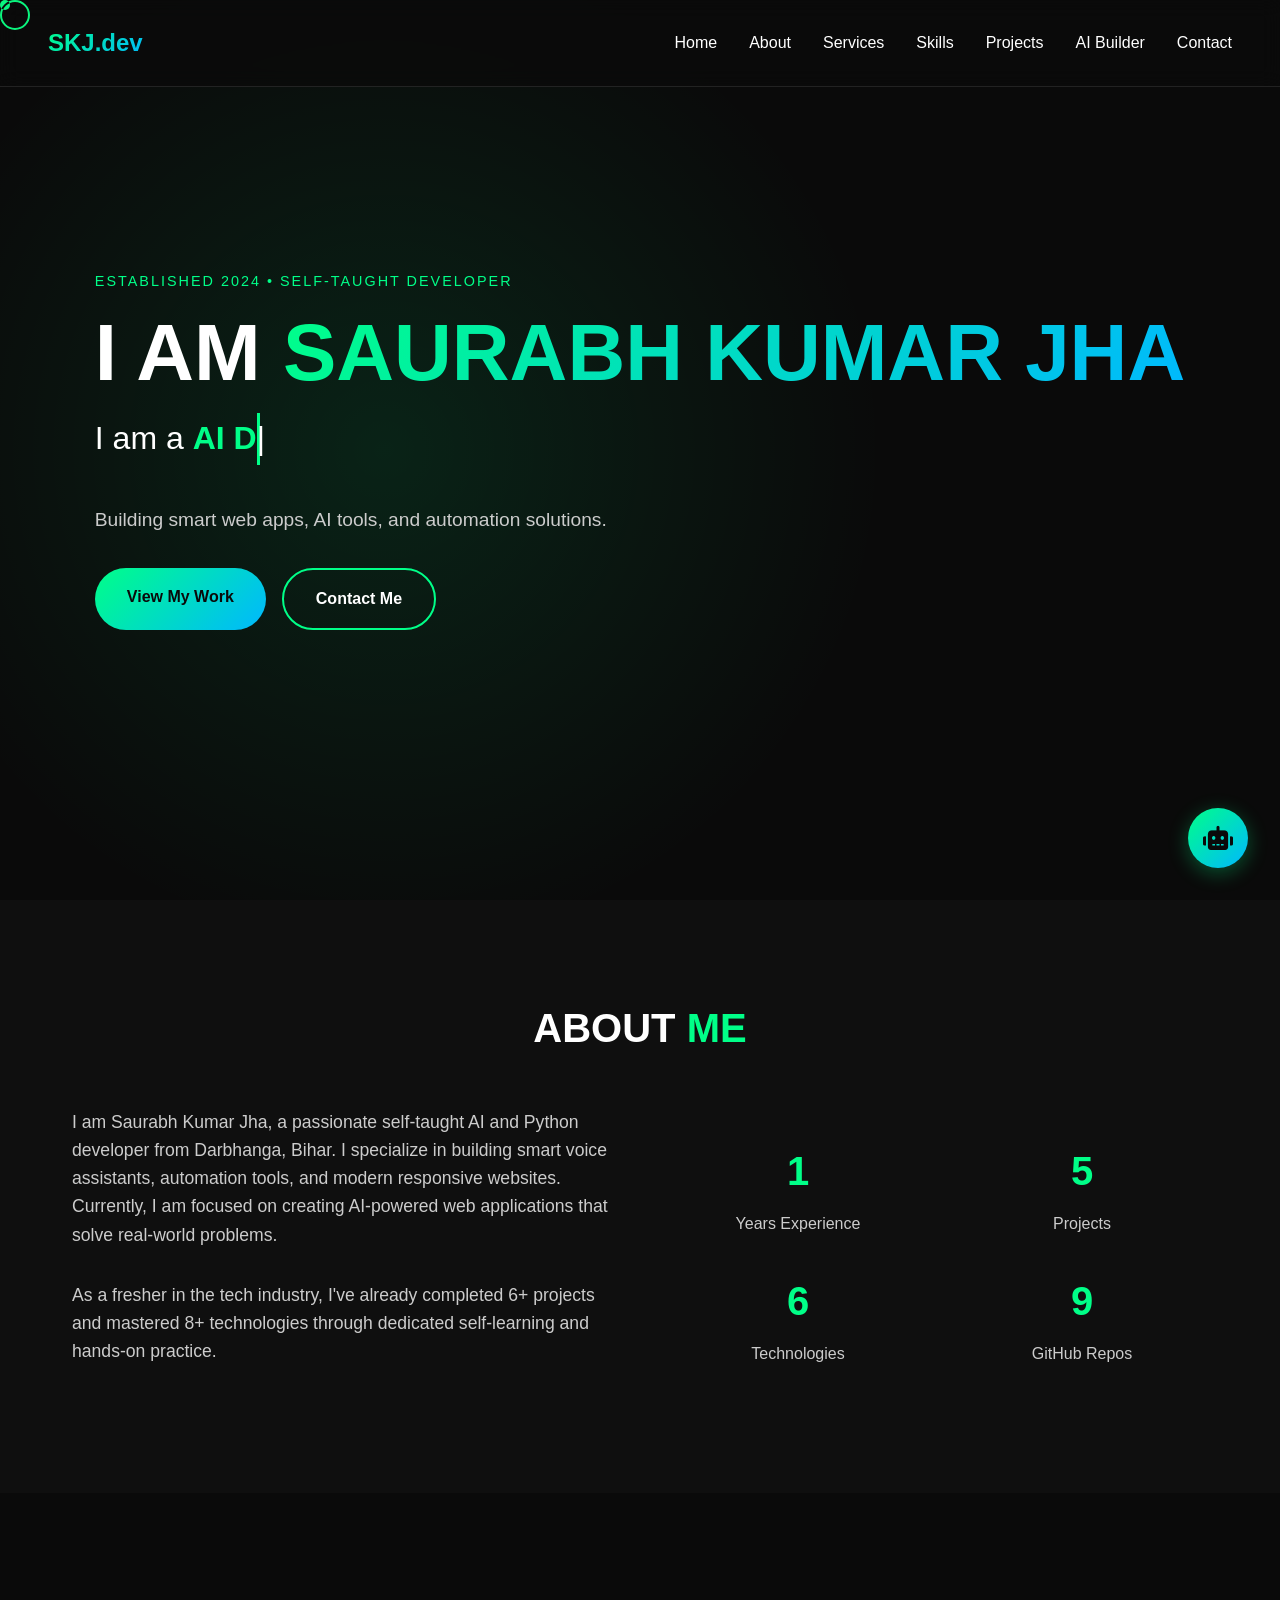
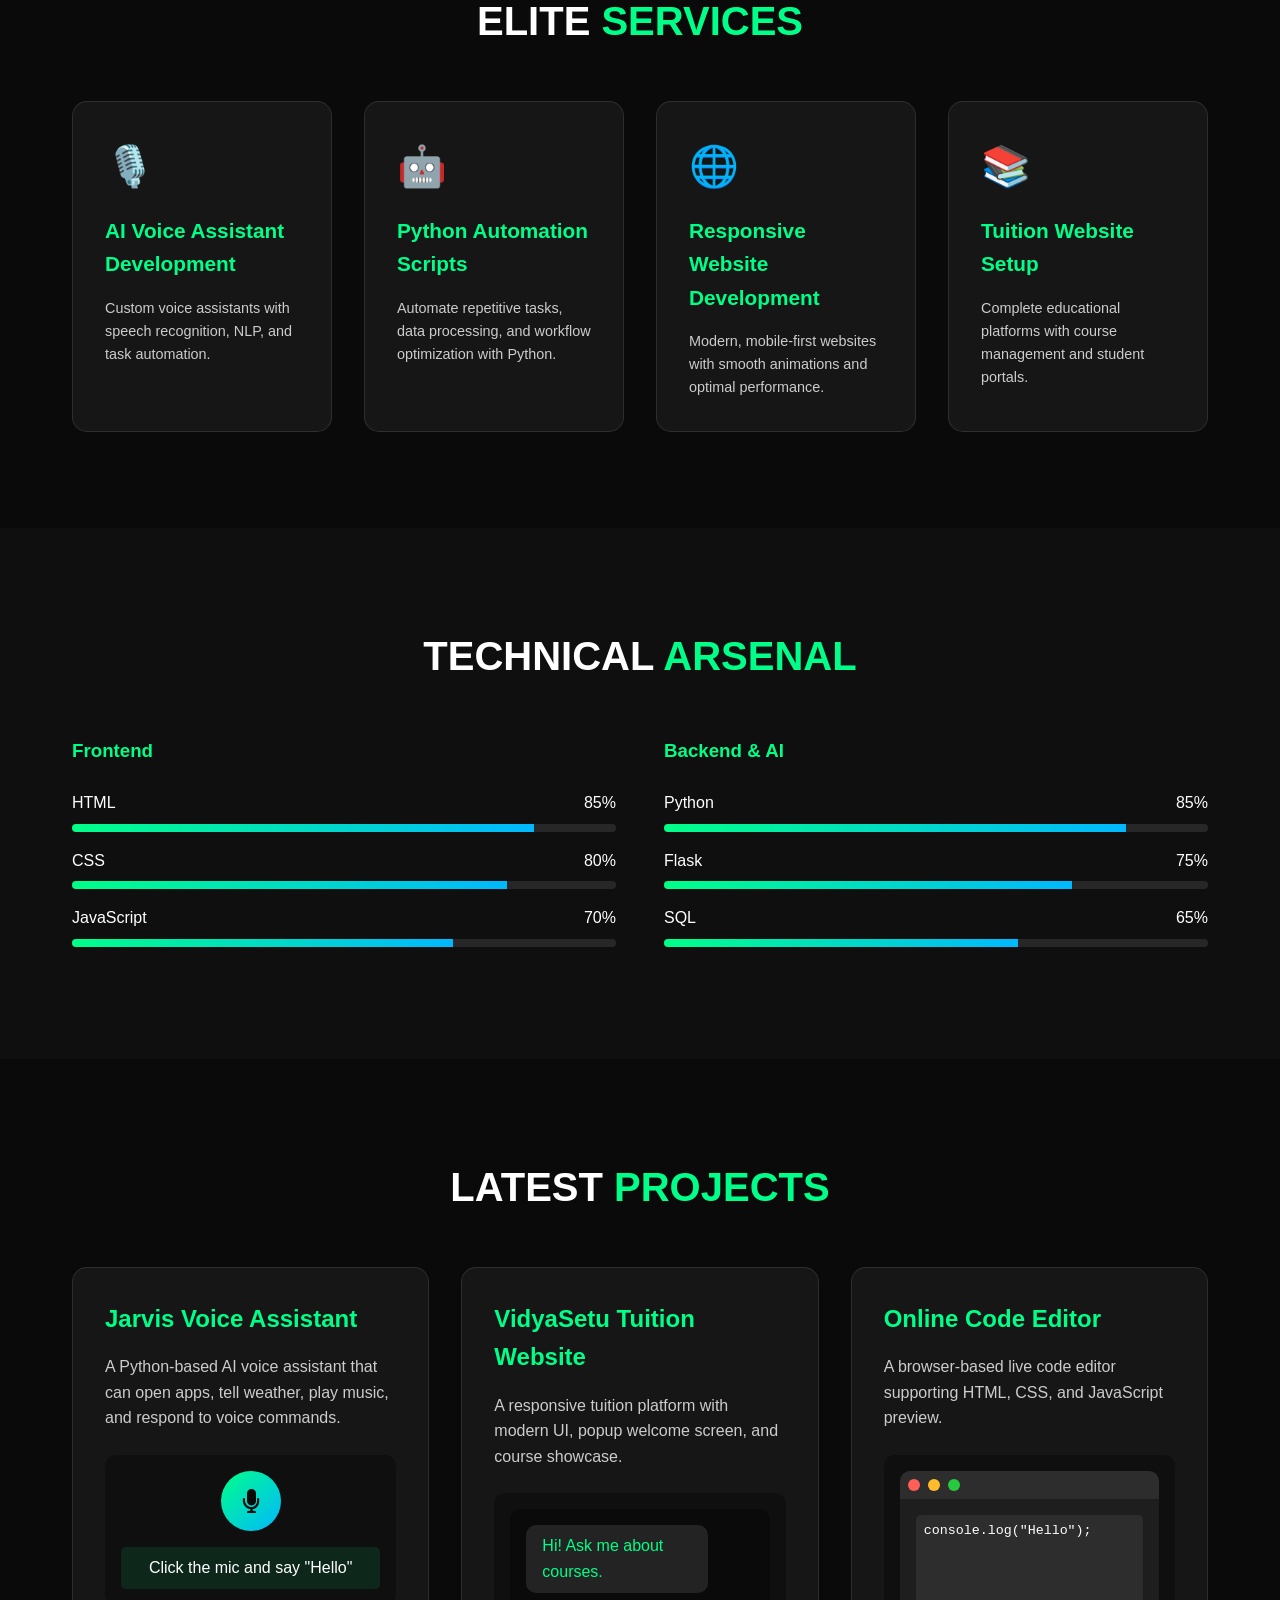
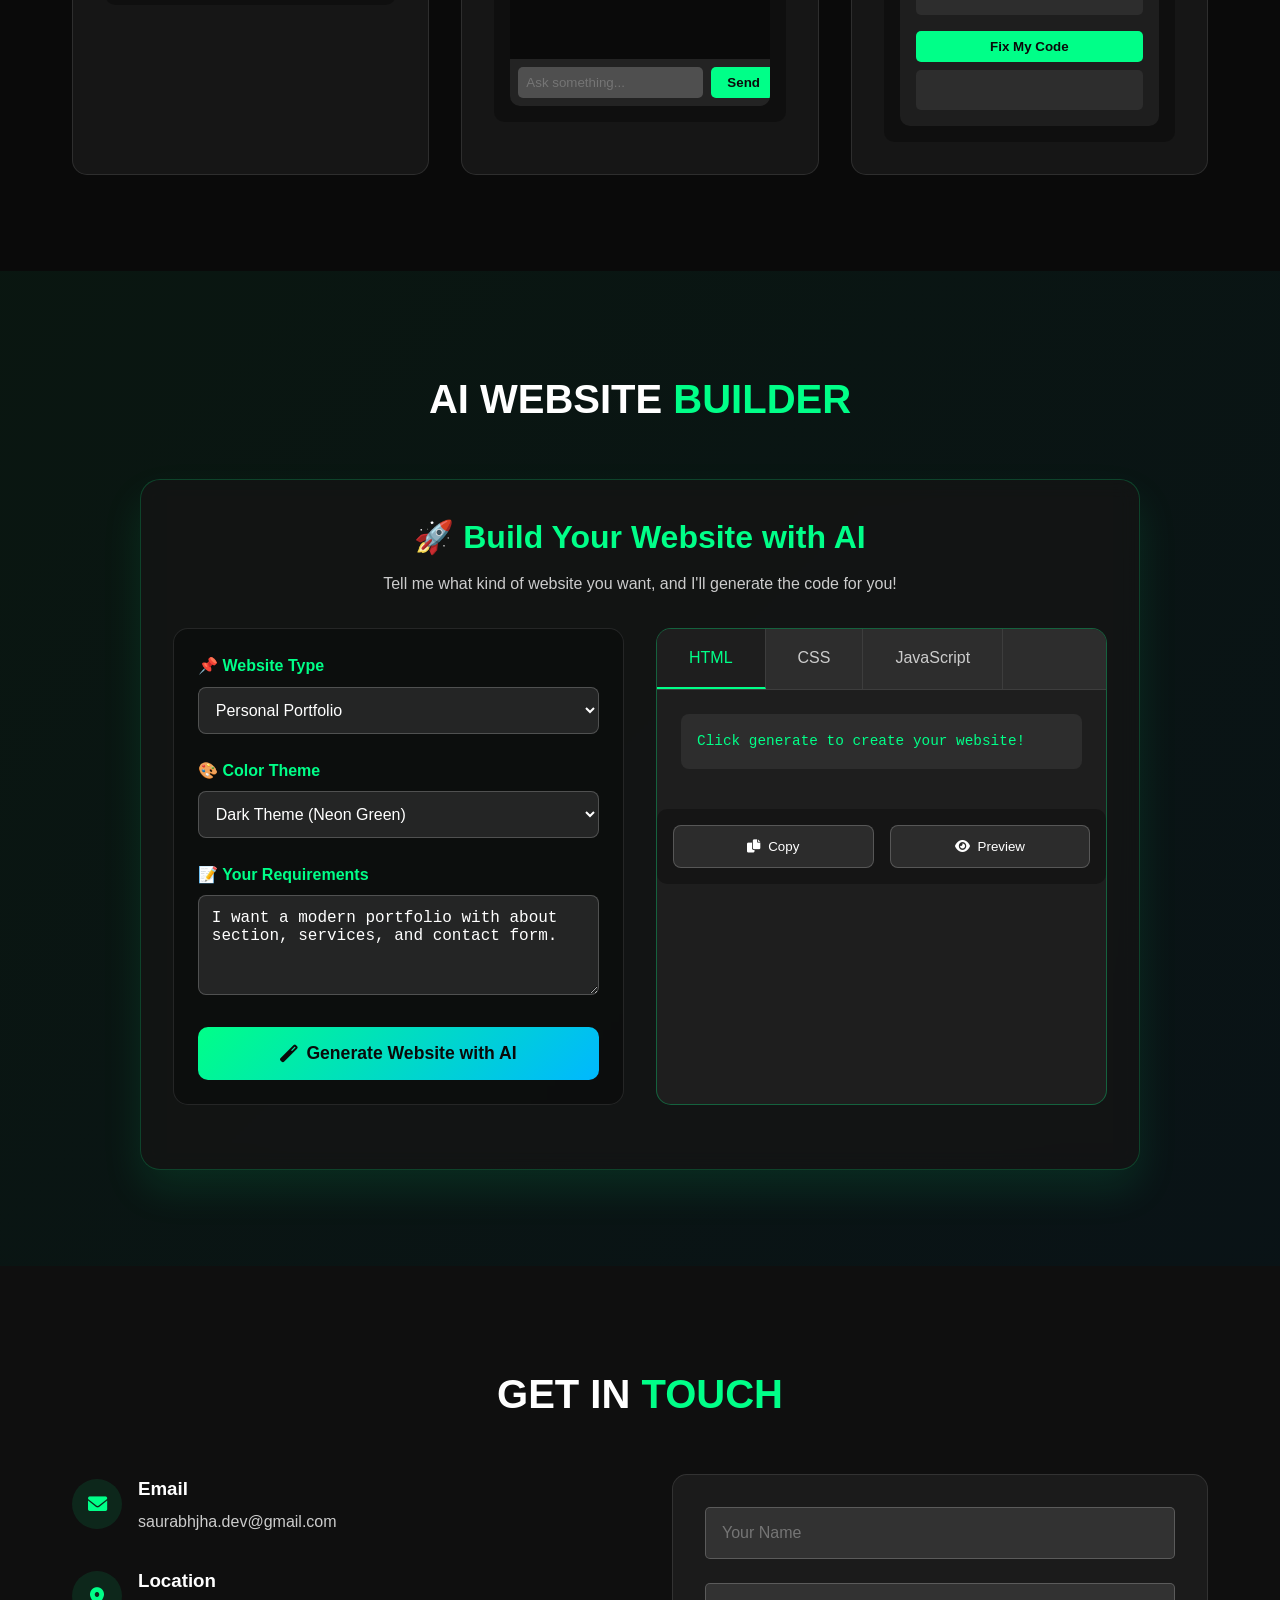
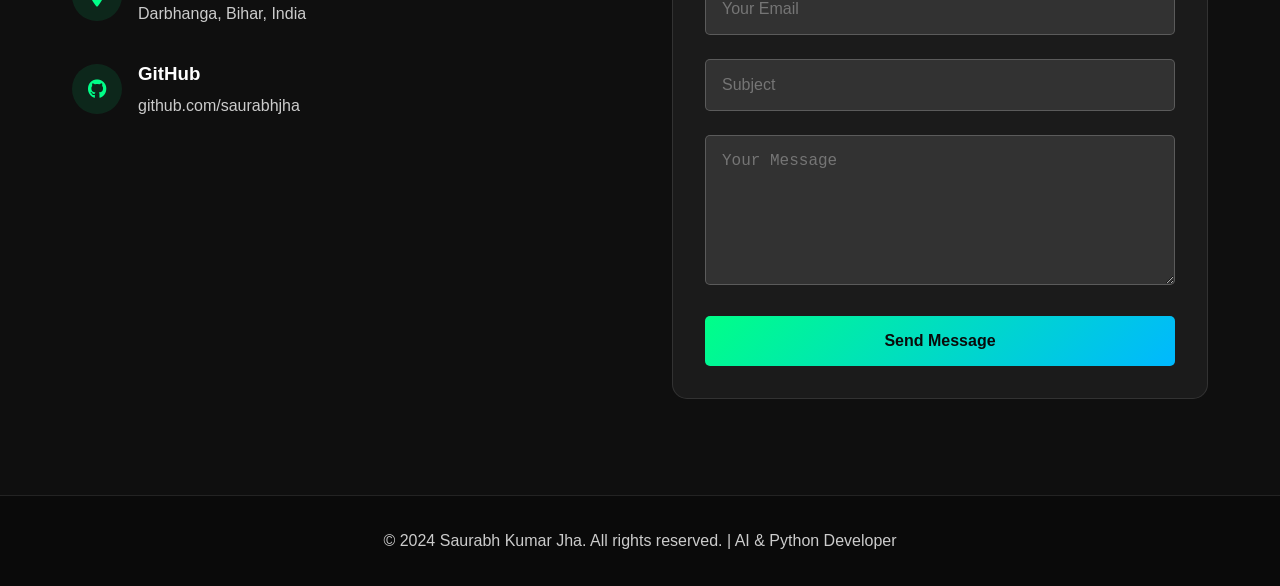
==== commit 047dd7a2: "Add name attributes to contact form inputs" ====
--- a/index.html
+++ b/index.html
@@ -280,6 +280,7 @@
                                 <option value="business">Business Website</option>
                                 <option value="landing">Landing Page</option>
                                 <option value="blog">Blog</option>
+                                <option value="education">Education Website</option>
                             </select>
                         </div>
 
@@ -383,18 +384,23 @@
                 </div>
                 <div class="contact-form">
                     <form id="contactForm">
-                        <div class="form-group">
-                            <input type="text" id="name" placeholder="Your Name" required>
-                        </div>
-                        <div class="form-group">
-                            <input type="email" id="email" placeholder="Your Email" required>
-                        </div>
-                        <div class="form-group">
-                            <input type="text" id="subject" placeholder="Subject" required>
+                        <!-- FormSubmit Hidden Fields -->
+                        <input type="hidden" name="_subject" value="New message from Saurabh's Portfolio!">
+                        <input type="hidden" name="_captcha" value="false">
+                        <input type="hidden" name="_template" value="table">
+                        
+                        <div class="form-group">
+                            <input type="text" id="name" name="name" placeholder="Your Name" required>
+                        </div>
+                        <div class="form-group">
+                            <input type="email" id="email" name="email" placeholder="Your Email" required>
+                        </div>
+                        <div class="form-group">
+                            <input type="text" id="subject" name="subject" placeholder="Subject" required>
                             <div class="subject-suggestion" id="subjectSuggestion"></div>
                         </div>
                         <div class="form-group">
-                            <textarea id="message" placeholder="Your Message" required></textarea>
+                            <textarea id="message" name="message" placeholder="Your Message" required></textarea>
                         </div>
                         <button type="submit" class="submit-btn">Send Message</button>
                     </form>
--- a/style.css
+++ b/style.css
@@ -0,0 +1,1092 @@
+/* Reset and Base Styles */
+* {
+    margin: 0;
+    padding: 0;
+    box-sizing: border-box;
+}
+
+body {
+    font-family: 'Inter', -apple-system, BlinkMacSystemFont, 'Segoe UI', Roboto, Oxygen, Ubuntu, Cantarell, sans-serif;
+    background-color: #0a0a0a;
+    color: #ffffff;
+    line-height: 1.6;
+    overflow-x: hidden;
+}
+
+/* Custom Cursor */
+.cursor {
+    width: 10px;
+    height: 10px;
+    background: #00ff88;
+    border-radius: 50%;
+    position: fixed;
+    pointer-events: none;
+    z-index: 9999;
+    transition: transform 0.2s;
+    mix-blend-mode: difference;
+}
+
+.cursor-follower {
+    width: 30px;
+    height: 30px;
+    border: 2px solid #00ff88;
+    border-radius: 50%;
+    position: fixed;
+    pointer-events: none;
+    z-index: 9998;
+    transition: transform 0.3s;
+    mix-blend-mode: difference;
+}
+
+/* Navigation */
+nav {
+    position: fixed;
+    top: 0;
+    width: 100%;
+    padding: 1.5rem 3rem;
+    display: flex;
+    justify-content: space-between;
+    align-items: center;
+    z-index: 100;
+    backdrop-filter: blur(10px);
+    background: rgba(10, 10, 10, 0.8);
+    border-bottom: 1px solid rgba(255, 255, 255, 0.1);
+}
+
+.logo {
+    font-size: 1.5rem;
+    font-weight: 700;
+    background: linear-gradient(135deg, #00ff88, #00b8ff);
+    -webkit-background-clip: text;
+    -webkit-text-fill-color: transparent;
+}
+
+.nav-links {
+    display: flex;
+    gap: 2rem;
+}
+
+.nav-links a {
+    color: #ffffff;
+    text-decoration: none;
+    font-size: 1rem;
+    transition: color 0.3s;
+    position: relative;
+}
+
+.nav-links a::after {
+    content: '';
+    position: absolute;
+    bottom: -5px;
+    left: 0;
+    width: 0;
+    height: 2px;
+    background: #00ff88;
+    transition: width 0.3s;
+}
+
+.nav-links a:hover::after {
+    width: 100%;
+}
+
+/* Container */
+.container {
+    max-width: 1200px;
+    margin: 0 auto;
+    padding: 0 2rem;
+}
+
+/* Hero Section */
+.hero {
+    min-height: 100vh;
+    display: flex;
+    align-items: center;
+    position: relative;
+    overflow: hidden;
+}
+
+.hero::before {
+    content: '';
+    position: absolute;
+    width: 100%;
+    height: 100%;
+    background: radial-gradient(circle at 30% 50%, rgba(0, 255, 136, 0.1) 0%, transparent 50%);
+    pointer-events: none;
+}
+
+.hero-content {
+    position: relative;
+    z-index: 2;
+}
+
+.established {
+    font-size: 0.9rem;
+    color: #00ff88;
+    letter-spacing: 2px;
+    margin-bottom: 1rem;
+    opacity: 0;
+    animation: fadeInUp 0.8s forwards;
+}
+
+.hero h1 {
+    font-size: 5rem;
+    font-weight: 700;
+    line-height: 1.1;
+    margin-bottom: 1rem;
+    opacity: 0;
+    animation: fadeInUp 0.8s 0.2s forwards;
+}
+
+.hero h1 span {
+    background: linear-gradient(135deg, #00ff88, #00b8ff);
+    -webkit-background-clip: text;
+    -webkit-text-fill-color: transparent;
+}
+
+.dynamic-text {
+    font-size: 2rem;
+    margin-bottom: 2rem;
+    height: 60px;
+    opacity: 0;
+    animation: fadeInUp 0.8s 0.4s forwards;
+}
+
+.typed-text {
+    color: #00ff88;
+    font-weight: 600;
+}
+
+.cursor-typed {
+    display: inline-block;
+    width: 3px;
+    background-color: #00ff88;
+    animation: blink 1s infinite;
+}
+
+.hero-tagline {
+    color: #cccccc;
+    font-size: 1.2rem;
+    margin-bottom: 2rem;
+    opacity: 0;
+    animation: fadeInUp 0.8s 0.5s forwards;
+}
+
+.hero-buttons {
+    display: flex;
+    gap: 1rem;
+    margin-top: 2rem;
+    opacity: 0;
+    animation: fadeInUp 0.8s 0.6s forwards;
+}
+
+.btn {
+    padding: 1rem 2rem;
+    border-radius: 50px;
+    font-weight: 600;
+    text-decoration: none;
+    transition: transform 0.3s, box-shadow 0.3s;
+    cursor: pointer;
+    display: inline-block;
+}
+
+.btn-primary {
+    background: linear-gradient(135deg, #00ff88, #00b8ff);
+    color: #0a0a0a;
+}
+
+.btn-primary:hover {
+    transform: translateY(-3px);
+    box-shadow: 0 10px 20px rgba(0, 255, 136, 0.3);
+}
+
+.btn-outline {
+    border: 2px solid #00ff88;
+    color: #ffffff;
+}
+
+.btn-outline:hover {
+    background: rgba(0, 255, 136, 0.1);
+    transform: translateY(-3px);
+}
+
+/* AI Chat Widget */
+.ai-widget {
+    position: fixed;
+    bottom: 2rem;
+    right: 2rem;
+    z-index: 1000;
+}
+
+.ai-widget-button {
+    width: 60px;
+    height: 60px;
+    background: linear-gradient(135deg, #00ff88, #00b8ff);
+    border-radius: 50%;
+    display: flex;
+    align-items: center;
+    justify-content: center;
+    cursor: pointer;
+    box-shadow: 0 5px 20px rgba(0, 255, 136, 0.3);
+    transition: transform 0.3s;
+}
+
+.ai-widget-button:hover {
+    transform: scale(1.1);
+}
+
+.ai-widget-button i {
+    font-size: 1.5rem;
+    color: #0a0a0a;
+}
+
+.ai-chat-box {
+    position: absolute;
+    bottom: 80px;
+    right: 0;
+    width: 300px;
+    background: rgba(20, 20, 20, 0.95);
+    border: 1px solid rgba(255, 255, 255, 0.1);
+    border-radius: 15px;
+    backdrop-filter: blur(10px);
+    display: none;
+    overflow: hidden;
+}
+
+.ai-chat-box.active {
+    display: block;
+    animation: slideIn 0.3s;
+}
+
+@keyframes slideIn {
+    from {
+        opacity: 0;
+        transform: translateY(20px);
+    }
+    to {
+        opacity: 1;
+        transform: translateY(0);
+    }
+}
+
+.chat-header {
+    padding: 1rem;
+    background: rgba(0, 255, 136, 0.1);
+    border-bottom: 1px solid rgba(255, 255, 255, 0.1);
+    display: flex;
+    justify-content: space-between;
+    align-items: center;
+}
+
+.chat-header h3 {
+    color: #00ff88;
+}
+
+.close-chat {
+    cursor: pointer;
+    font-size: 1.2rem;
+}
+
+.chat-messages {
+    height: 200px;
+    padding: 1rem;
+    overflow-y: auto;
+}
+
+.message {
+    margin-bottom: 1rem;
+    padding: 0.5rem 1rem;
+    border-radius: 10px;
+    max-width: 80%;
+}
+
+.user-message {
+    background: rgba(0, 255, 136, 0.2);
+    margin-left: auto;
+    color: #ffffff;
+}
+
+.bot-message {
+    background: rgba(255, 255, 255, 0.1);
+    margin-right: auto;
+    color: #00ff88;
+}
+
+.chat-input {
+    padding: 1rem;
+    border-top: 1px solid rgba(255, 255, 255, 0.1);
+    display: flex;
+    gap: 0.5rem;
+}
+
+.chat-input input {
+    flex: 1;
+    padding: 0.5rem;
+    background: rgba(255, 255, 255, 0.1);
+    border: 1px solid rgba(255, 255, 255, 0.2);
+    border-radius: 5px;
+    color: #ffffff;
+}
+
+.chat-input button {
+    padding: 0.5rem 1rem;
+    background: #00ff88;
+    border: none;
+    border-radius: 5px;
+    color: #0a0a0a;
+    cursor: pointer;
+    font-weight: 600;
+}
+
+/* About Section */
+.about {
+    padding: 6rem 0;
+    background: rgba(255, 255, 255, 0.02);
+}
+
+.section-title {
+    font-size: 2.5rem;
+    margin-bottom: 3rem;
+    text-align: center;
+}
+
+.section-title span {
+    color: #00ff88;
+}
+
+.about-content {
+    display: grid;
+    grid-template-columns: 1fr 1fr;
+    gap: 4rem;
+    align-items: center;
+}
+
+.about-text p {
+    font-size: 1.1rem;
+    color: #cccccc;
+    margin-bottom: 2rem;
+}
+
+.stats-grid {
+    display: grid;
+    grid-template-columns: repeat(2, 1fr);
+    gap: 2rem;
+}
+
+.stat-item {
+    text-align: center;
+}
+
+.stat-number {
+    font-size: 2.5rem;
+    font-weight: 700;
+    color: #00ff88;
+    margin-bottom: 0.5rem;
+}
+
+.stat-label {
+    color: #cccccc;
+}
+
+/* Services Section */
+.services {
+    padding: 6rem 0;
+}
+
+.services-grid {
+    display: grid;
+    grid-template-columns: repeat(auto-fit, minmax(250px, 1fr));
+    gap: 2rem;
+}
+
+.service-card {
+    background: rgba(255, 255, 255, 0.05);
+    padding: 2rem;
+    border-radius: 15px;
+    transition: transform 0.3s, box-shadow 0.3s;
+    border: 1px solid rgba(255, 255, 255, 0.1);
+}
+
+.service-card:hover {
+    transform: translateY(-10px);
+    box-shadow: 0 20px 40px rgba(0, 255, 136, 0.1);
+    border-color: #00ff88;
+}
+
+.service-icon {
+    font-size: 2.5rem;
+    margin-bottom: 1rem;
+}
+
+.service-card h3 {
+    font-size: 1.3rem;
+    margin-bottom: 1rem;
+    color: #00ff88;
+}
+
+.service-card p {
+    color: #cccccc;
+    font-size: 0.9rem;
+}
+
+/* Skills Section */
+.skills {
+    padding: 6rem 0;
+    background: rgba(255, 255, 255, 0.02);
+}
+
+.skills-grid {
+    display: grid;
+    grid-template-columns: repeat(auto-fit, minmax(300px, 1fr));
+    gap: 3rem;
+}
+
+.skill-category h3 {
+    color: #00ff88;
+    margin-bottom: 1.5rem;
+}
+
+.skill-item {
+    margin-bottom: 1rem;
+}
+
+.skill-info {
+    display: flex;
+    justify-content: space-between;
+    margin-bottom: 0.5rem;
+}
+
+.skill-bar {
+    height: 8px;
+    background: rgba(255, 255, 255, 0.1);
+    border-radius: 10px;
+    overflow: hidden;
+}
+
+.skill-progress {
+    height: 100%;
+    background: linear-gradient(90deg, #00ff88, #00b8ff);
+    width: 0;
+    transition: width 1.5s ease-in-out;
+}
+
+/* Projects Section */
+.projects {
+    padding: 6rem 0;
+}
+
+.projects-grid {
+    display: grid;
+    grid-template-columns: repeat(auto-fit, minmax(350px, 1fr));
+    gap: 2rem;
+}
+
+.project-card {
+    background: rgba(255, 255, 255, 0.05);
+    border-radius: 15px;
+    overflow: hidden;
+    border: 1px solid rgba(255, 255, 255, 0.1);
+    transition: transform 0.3s;
+}
+
+.project-card:hover {
+    transform: translateY(-10px);
+    border-color: #00ff88;
+}
+
+.project-content {
+    padding: 2rem;
+}
+
+.project-content h3 {
+    font-size: 1.5rem;
+    margin-bottom: 1rem;
+    color: #00ff88;
+}
+
+.project-content p {
+    color: #cccccc;
+    margin-bottom: 1.5rem;
+}
+
+.ai-demo-area {
+    background: rgba(0, 0, 0, 0.3);
+    padding: 1rem;
+    border-radius: 10px;
+    margin-top: 1rem;
+}
+
+/* Jarvis Mic Demo */
+.mic-demo {
+    text-align: center;
+}
+
+.mic-button {
+    width: 60px;
+    height: 60px;
+    background: linear-gradient(135deg, #00ff88, #00b8ff);
+    border-radius: 50%;
+    display: flex;
+    align-items: center;
+    justify-content: center;
+    margin: 0 auto 1rem;
+    cursor: pointer;
+    transition: transform 0.3s, box-shadow 0.3s;
+}
+
+.mic-button:hover {
+    transform: scale(1.1);
+    box-shadow: 0 0 30px rgba(0, 255, 136, 0.5);
+}
+
+.mic-button i {
+    font-size: 1.5rem;
+    color: #0a0a0a;
+}
+
+.mic-button.listening {
+    animation: pulse 1s infinite;
+}
+
+@keyframes pulse {
+    0% {
+        box-shadow: 0 0 0 0 rgba(0, 255, 136, 0.7);
+    }
+    70% {
+        box-shadow: 0 0 0 20px rgba(0, 255, 136, 0);
+    }
+    100% {
+        box-shadow: 0 0 0 0 rgba(0, 255, 136, 0);
+    }
+}
+
+.mic-response {
+    margin-top: 1rem;
+    padding: 0.5rem;
+    background: rgba(0, 255, 136, 0.1);
+    border-radius: 5px;
+    min-height: 40px;
+}
+
+/* Chatbot Demo */
+.chatbot-demo {
+    background: rgba(0, 0, 0, 0.3);
+    border-radius: 10px;
+    overflow: hidden;
+}
+
+.demo-chat-messages {
+    height: 150px;
+    padding: 1rem;
+    overflow-y: auto;
+}
+
+.demo-chat-input {
+    display: flex;
+    padding: 0.5rem;
+    background: rgba(255, 255, 255, 0.1);
+}
+
+.demo-chat-input input {
+    flex: 1;
+    padding: 0.5rem;
+    background: rgba(255, 255, 255, 0.2);
+    border: none;
+    border-radius: 5px;
+    color: #ffffff;
+}
+
+.demo-chat-input button {
+    padding: 0.5rem 1rem;
+    background: #00ff88;
+    border: none;
+    border-radius: 5px;
+    margin-left: 0.5rem;
+    cursor: pointer;
+    color: #0a0a0a;
+    font-weight: 600;
+}
+
+/* Code Editor Demo */
+.code-editor-demo {
+    background: #1e1e1e;
+    border-radius: 10px;
+    overflow: hidden;
+}
+
+.editor-header {
+    background: #2d2d2d;
+    padding: 0.5rem;
+    display: flex;
+    gap: 0.5rem;
+}
+
+.editor-dot {
+    width: 12px;
+    height: 12px;
+    border-radius: 50%;
+}
+
+.editor-dot.red { background: #ff5f56; }
+.editor-dot.yellow { background: #ffbd2e; }
+.editor-dot.green { background: #27c93f; }
+
+.editor-content {
+    padding: 1rem;
+}
+
+.editor-content textarea {
+    width: 100%;
+    height: 100px;
+    background: #2d2d2d;
+    border: none;
+    color: #ffffff;
+    padding: 0.5rem;
+    font-family: monospace;
+    resize: none;
+    border-radius: 5px;
+}
+
+.fix-code-btn {
+    margin-top: 0.5rem;
+    padding: 0.5rem 1rem;
+    background: #00ff88;
+    border: none;
+    border-radius: 5px;
+    cursor: pointer;
+    color: #0a0a0a;
+    font-weight: 600;
+    width: 100%;
+}
+
+.fixed-code {
+    margin-top: 0.5rem;
+    padding: 0.5rem;
+    background: #2d2d2d;
+    border-radius: 5px;
+    font-family: monospace;
+    font-size: 0.9rem;
+    color: #00ff88;
+    min-height: 40px;
+}
+
+/* AI Website Builder */
+.ai-builder {
+    padding: 6rem 0;
+    background: linear-gradient(135deg, rgba(0,255,136,0.05) 0%, rgba(0,184,255,0.05) 100%);
+    position: relative;
+    overflow: hidden;
+}
+
+.builder-container {
+    max-width: 1000px;
+    margin: 0 auto;
+    background: rgba(20, 20, 20, 0.8);
+    backdrop-filter: blur(10px);
+    border: 1px solid rgba(0, 255, 136, 0.2);
+    border-radius: 20px;
+    padding: 2rem;
+    box-shadow: 0 20px 40px rgba(0, 255, 136, 0.1);
+}
+
+.builder-header {
+    text-align: center;
+    margin-bottom: 2rem;
+}
+
+.builder-header h3 {
+    font-size: 2rem;
+    color: #00ff88;
+    margin-bottom: 0.5rem;
+}
+
+.builder-header p {
+    color: #cccccc;
+}
+
+.builder-input-section {
+    display: grid;
+    grid-template-columns: 1fr 1fr;
+    gap: 2rem;
+    margin-bottom: 2rem;
+}
+
+.requirement-form {
+    background: rgba(0, 0, 0, 0.3);
+    padding: 1.5rem;
+    border-radius: 15px;
+    border: 1px solid rgba(255, 255, 255, 0.1);
+}
+
+.requirement-form .form-group {
+    margin-bottom: 1.5rem;
+}
+
+.requirement-form label {
+    display: block;
+    color: #00ff88;
+    margin-bottom: 0.5rem;
+    font-weight: 600;
+}
+
+.requirement-form input,
+.requirement-form select,
+.requirement-form textarea {
+    width: 100%;
+    padding: 0.8rem;
+    background: rgba(255, 255, 255, 0.1);
+    border: 1px solid rgba(255, 255, 255, 0.2);
+    border-radius: 8px;
+    color: #ffffff;
+    font-size: 1rem;
+}
+
+.requirement-form textarea {
+    height: 100px;
+    resize: vertical;
+}
+
+.requirement-form select option {
+    background: #1a1a1a;
+    color: #ffffff;
+}
+
+.generate-btn {
+    width: 100%;
+    padding: 1rem;
+    background: linear-gradient(135deg, #00ff88, #00b8ff);
+    border: none;
+    border-radius: 10px;
+    color: #0a0a0a;
+    font-size: 1.1rem;
+    font-weight: 600;
+    cursor: pointer;
+    transition: transform 0.3s, box-shadow 0.3s;
+    display: flex;
+    align-items: center;
+    justify-content: center;
+    gap: 0.5rem;
+}
+
+.generate-btn:hover {
+    transform: translateY(-3px);
+    box-shadow: 0 10px 20px rgba(0, 255, 136, 0.3);
+}
+
+.generate-btn:disabled {
+    opacity: 0.5;
+    cursor: not-allowed;
+}
+
+.generated-code {
+    background: #1e1e1e;
+    border-radius: 15px;
+    overflow: hidden;
+    border: 1px solid rgba(0, 255, 136, 0.3);
+}
+
+.code-tabs {
+    display: flex;
+    background: #2d2d2d;
+    border-bottom: 1px solid #3d3d3d;
+}
+
+.code-tab {
+    padding: 1rem 2rem;
+    cursor: pointer;
+    color: #cccccc;
+    transition: all 0.3s;
+    border-right: 1px solid #3d3d3d;
+}
+
+.code-tab.active {
+    background: #1e1e1e;
+    color: #00ff88;
+    border-bottom: 2px solid #00ff88;
+}
+
+.code-panel {
+    display: none;
+    padding: 1.5rem;
+    max-height: 300px;
+    overflow-y: auto;
+}
+
+.code-panel.active {
+    display: block;
+}
+
+.code-panel pre {
+    background: #2d2d2d;
+    padding: 1rem;
+    border-radius: 8px;
+    font-family: 'Courier New', monospace;
+    font-size: 0.9rem;
+    color: #00ff88;
+    white-space: pre-wrap;
+    word-wrap: break-word;
+}
+
+.code-actions {
+    display: flex;
+    gap: 1rem;
+    margin-top: 1rem;
+    padding: 1rem;
+    background: rgba(0, 0, 0, 0.3);
+    border-radius: 10px;
+}
+
+.code-action-btn {
+    flex: 1;
+    padding: 0.8rem;
+    background: rgba(255, 255, 255, 0.1);
+    border: 1px solid rgba(255, 255, 255, 0.2);
+    border-radius: 8px;
+    color: #ffffff;
+    cursor: pointer;
+    transition: all 0.3s;
+    display: flex;
+    align-items: center;
+    justify-content: center;
+    gap: 0.5rem;
+}
+
+.code-action-btn:hover {
+    background: #00ff88;
+    color: #0a0a0a;
+    border-color: #00ff88;
+}
+
+.live-preview {
+    margin-top: 2rem;
+    background: #ffffff;
+    border-radius: 10px;
+    overflow: hidden;
+    display: none;
+}
+
+.live-preview.active {
+    display: block;
+}
+
+.preview-header {
+    background: #2d2d2d;
+    padding: 0.8rem;
+    display: flex;
+    justify-content: space-between;
+    align-items: center;
+}
+
+.preview-header h4 {
+    color: #00ff88;
+}
+
+.preview-close {
+    cursor: pointer;
+    color: #cccccc;
+    font-size: 1.2rem;
+}
+
+.preview-close:hover {
+    color: #ff4444;
+}
+
+.preview-frame {
+    width: 100%;
+    height: 400px;
+    border: none;
+    background: #ffffff;
+}
+
+/* Contact Section */
+.contact {
+    padding: 6rem 0;
+    background: rgba(255, 255, 255, 0.02);
+}
+
+.contact-content {
+    display: grid;
+    grid-template-columns: 1fr 1fr;
+    gap: 4rem;
+}
+
+.contact-info {
+    display: flex;
+    flex-direction: column;
+    gap: 2rem;
+}
+
+.contact-item {
+    display: flex;
+    align-items: center;
+    gap: 1rem;
+}
+
+.contact-icon {
+    width: 50px;
+    height: 50px;
+    background: rgba(0, 255, 136, 0.1);
+    border-radius: 50%;
+    display: flex;
+    align-items: center;
+    justify-content: center;
+    color: #00ff88;
+    font-size: 1.2rem;
+}
+
+.contact-text h3 {
+    color: #ffffff;
+    margin-bottom: 0.3rem;
+}
+
+.contact-text p,
+.contact-text a {
+    color: #cccccc;
+    text-decoration: none;
+    transition: color 0.3s;
+}
+
+.contact-text a:hover {
+    color: #00ff88;
+}
+
+.contact-form {
+    background: rgba(255, 255, 255, 0.05);
+    padding: 2rem;
+    border-radius: 15px;
+    border: 1px solid rgba(255, 255, 255, 0.1);
+}
+
+.contact-form .form-group {
+    margin-bottom: 1.5rem;
+}
+
+.contact-form input,
+.contact-form textarea {
+    width: 100%;
+    padding: 1rem;
+    background: rgba(255, 255, 255, 0.1);
+    border: 1px solid rgba(255, 255, 255, 0.2);
+    border-radius: 5px;
+    color: #ffffff;
+    font-size: 1rem;
+}
+
+.contact-form textarea {
+    height: 150px;
+    resize: vertical;
+}
+
+.subject-suggestion {
+    margin-top: 0.5rem;
+    padding: 0.5rem;
+    background: rgba(0, 255, 136, 0.1);
+    border-radius: 5px;
+    font-size: 0.9rem;
+    color: #00ff88;
+    display: none;
+}
+
+.submit-btn {
+    width: 100%;
+    padding: 1rem;
+    background: linear-gradient(135deg, #00ff88, #00b8ff);
+    border: none;
+    border-radius: 5px;
+    color: #0a0a0a;
+    font-size: 1rem;
+    font-weight: 600;
+    cursor: pointer;
+    transition: transform 0.3s;
+}
+
+.submit-btn:hover {
+    transform: translateY(-3px);
+}
+
+/* Footer */
+footer {
+    padding: 2rem 0;
+    text-align: center;
+    border-top: 1px solid rgba(255, 255, 255, 0.1);
+    color: #cccccc;
+}
+
+/* Animations */
+@keyframes fadeInUp {
+    from {
+        opacity: 0;
+        transform: translateY(30px);
+    }
+    to {
+        opacity: 1;
+        transform: translateY(0);
+    }
+}
+
+@keyframes blink {
+    0%, 100% { opacity: 1; }
+    50% { opacity: 0; }
+}
+
+/* Loading Animation */
+.loading {
+    display: inline-block;
+    width: 20px;
+    height: 20px;
+    border: 3px solid rgba(255,255,255,.3);
+    border-radius: 50%;
+    border-top-color: #00ff88;
+    animation: spin 1s ease-in-out infinite;
+}
+
+@keyframes spin {
+    to { transform: rotate(360deg); }
+}
+
+/* Responsive Design */
+@media (max-width: 768px) {
+    nav {
+        padding: 1rem;
+    }
+
+    .nav-links {
+        display: none;
+    }
+
+    .hero h1 {
+        font-size: 3rem;
+    }
+
+    .dynamic-text {
+        font-size: 1.5rem;
+    }
+
+    .about-content,
+    .contact-content,
+    .builder-input-section {
+        grid-template-columns: 1fr;
+        gap: 2rem;
+    }
+
+    .projects-grid {
+        grid-template-columns: 1fr;
+    }
+
+    .ai-widget {
+        bottom: 1rem;
+        right: 1rem;
+    }
+
+    .builder-container {
+        padding: 1rem;
+    }
+
+    .code-tabs {
+        flex-wrap: wrap;
+    }
+
+    .code-tab {
+        padding: 0.8rem 1rem;
+        font-size: 0.9rem;
+    }
+}
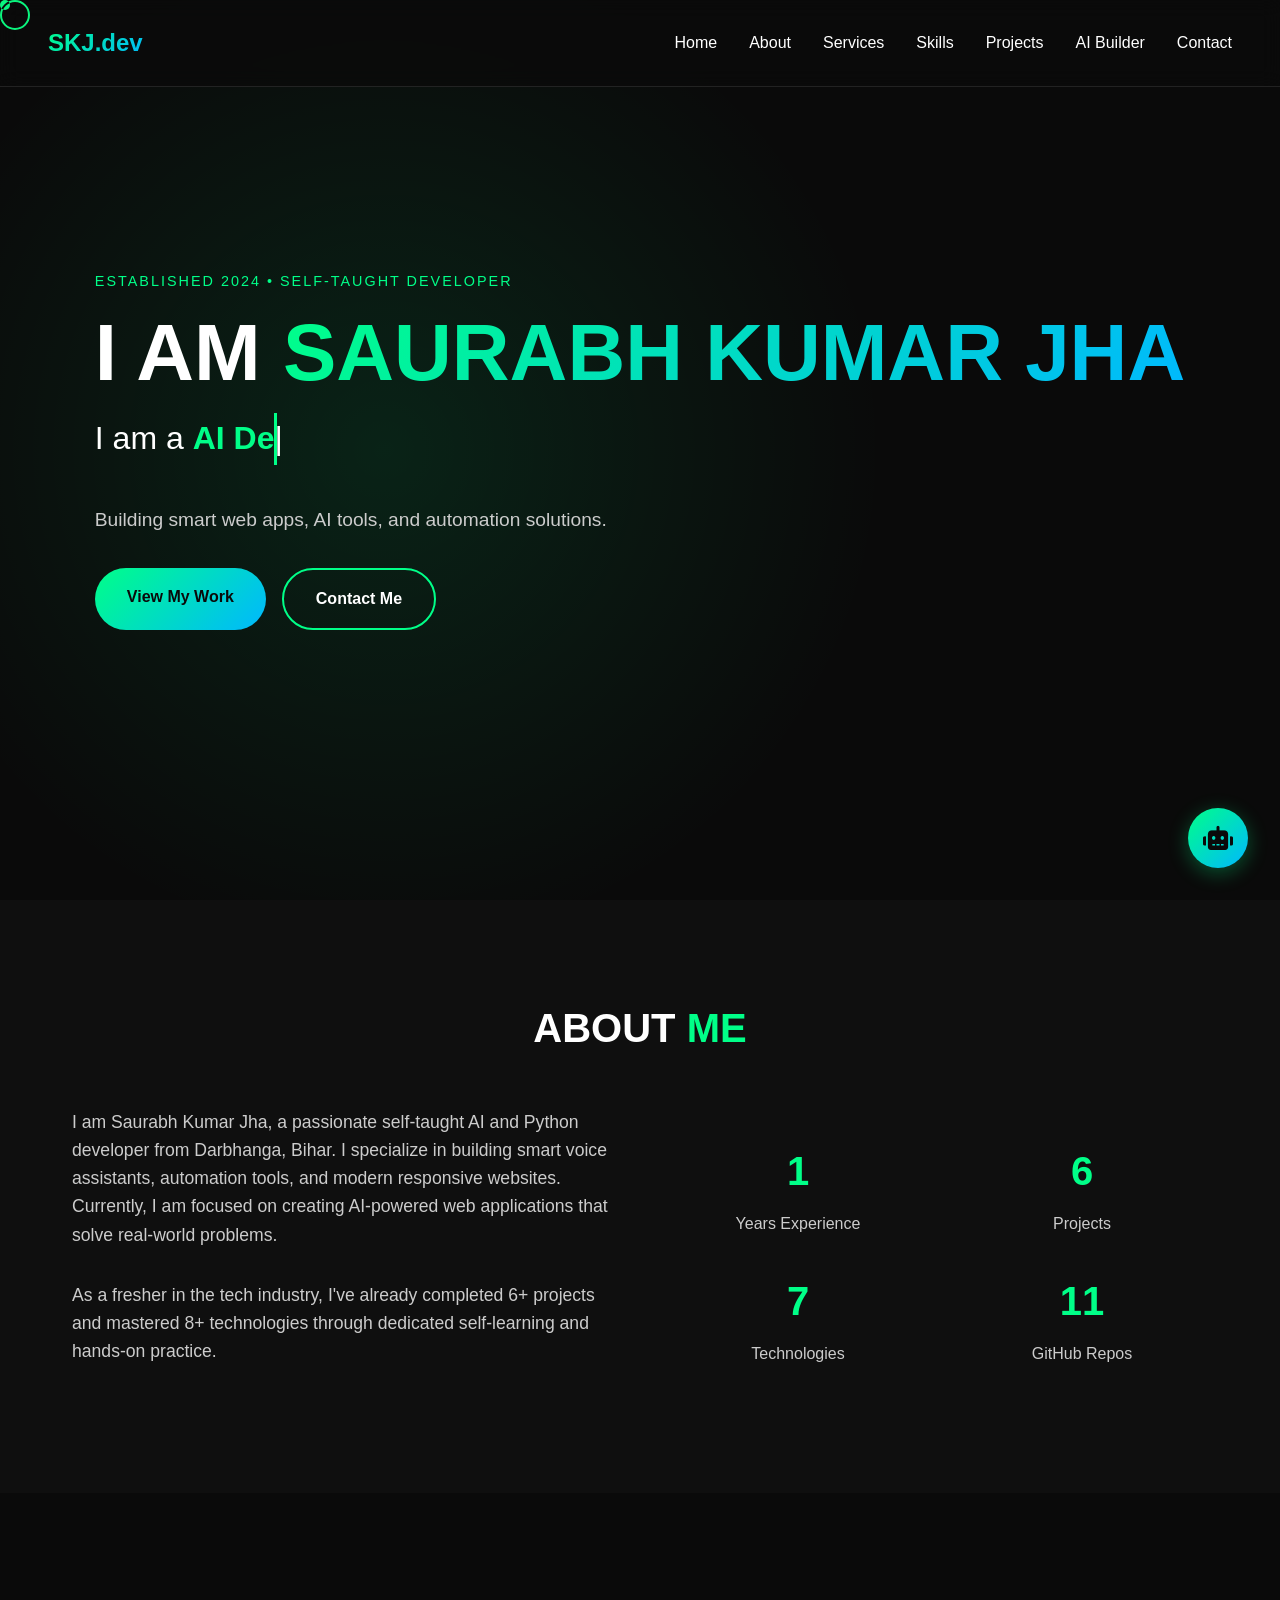
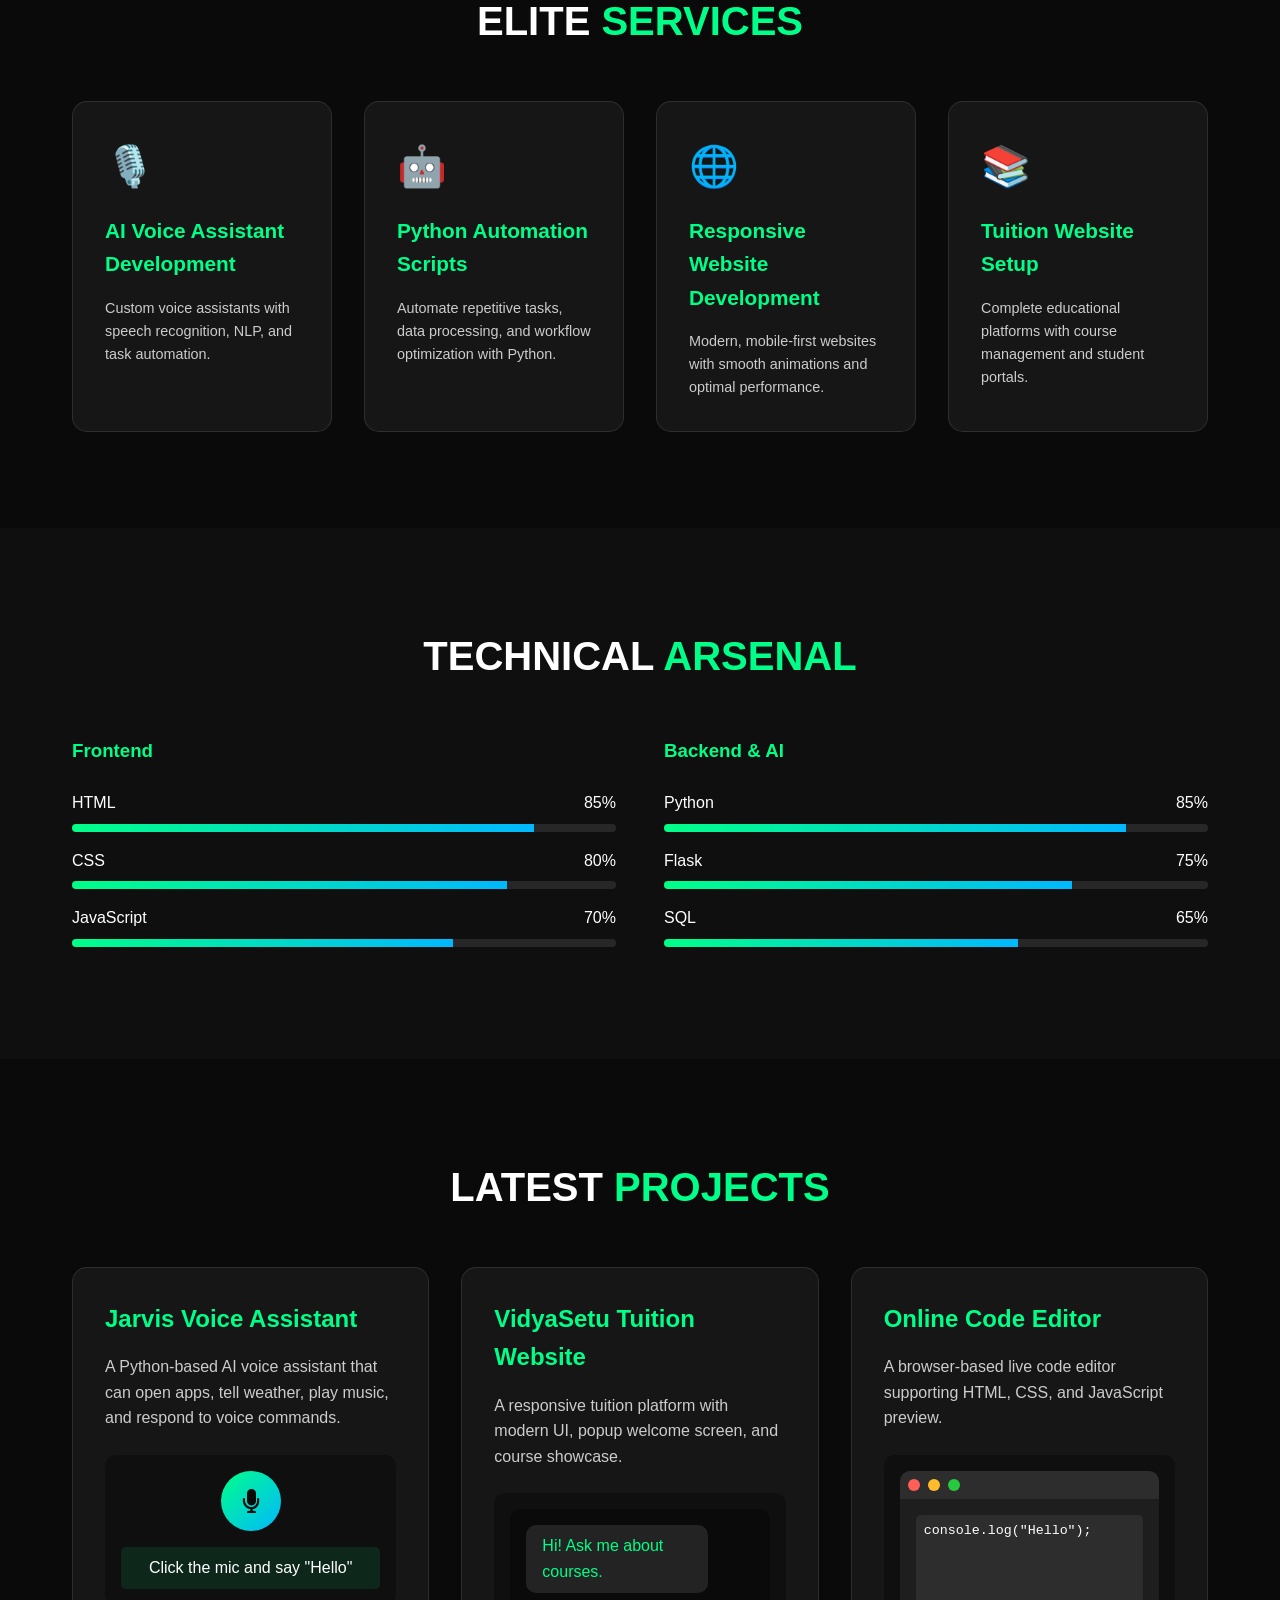
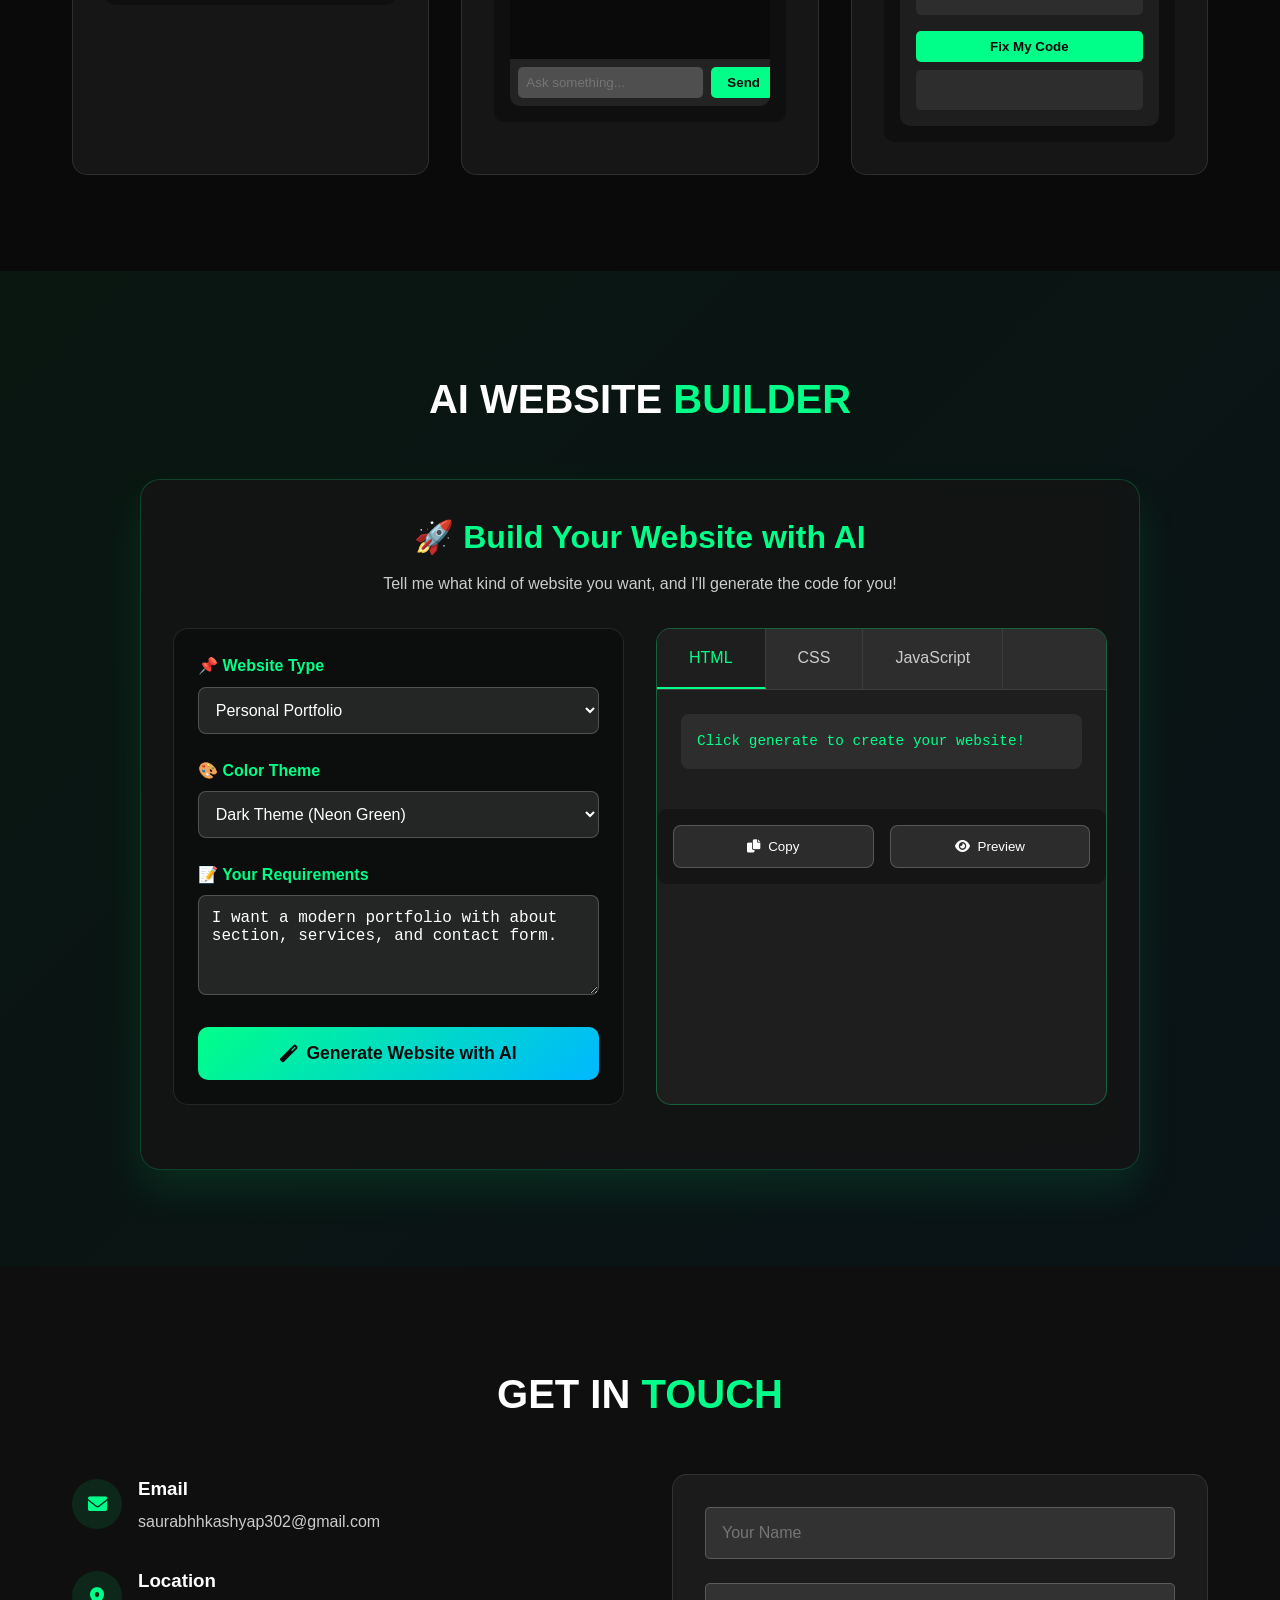
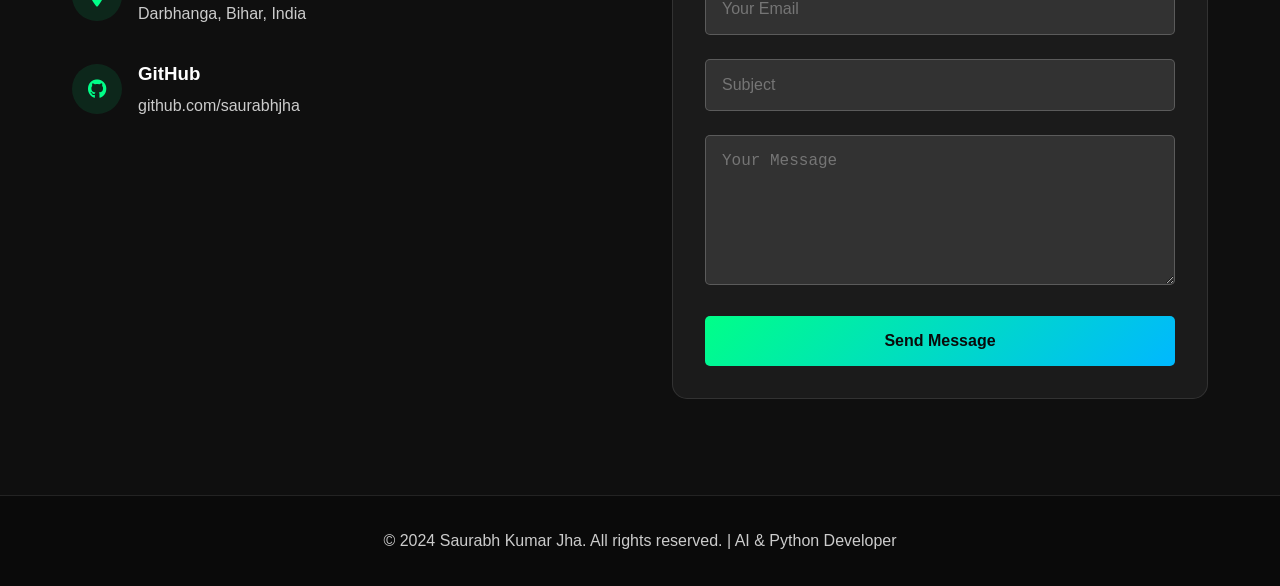
==== commit 0c09c5c6: "Update email address in contact section" ====
--- a/index.html
+++ b/index.html
@@ -360,7 +360,7 @@
                         </div>
                         <div class="contact-text">
                             <h3>Email</h3>
-                            <a href="mailto:saurabhjha.dev@gmail.com">saurabhjha.dev@gmail.com</a>
+                            <a href="mailto:saurabhhkashyap302@gmail.com">saurabhhkashyap302@gmail.com</a>
                         </div>
                     </div>
                     <div class="contact-item">
